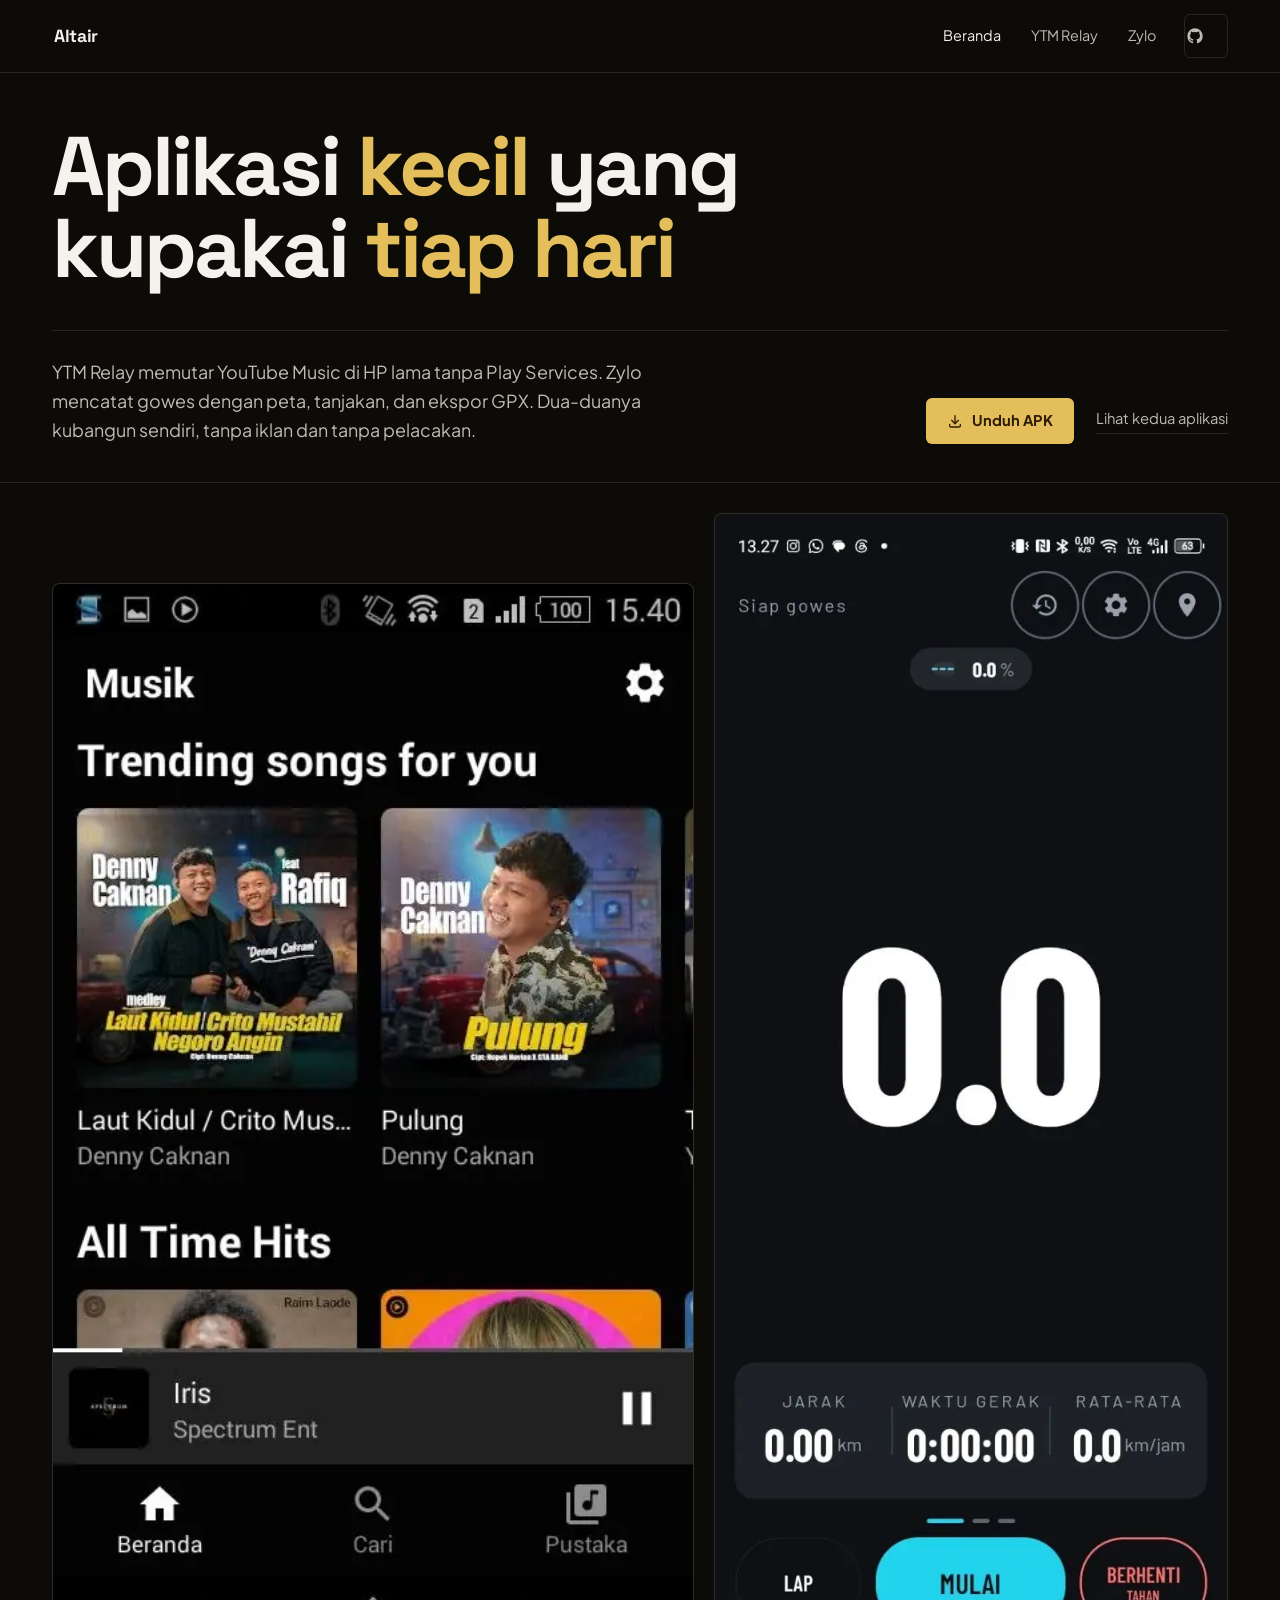
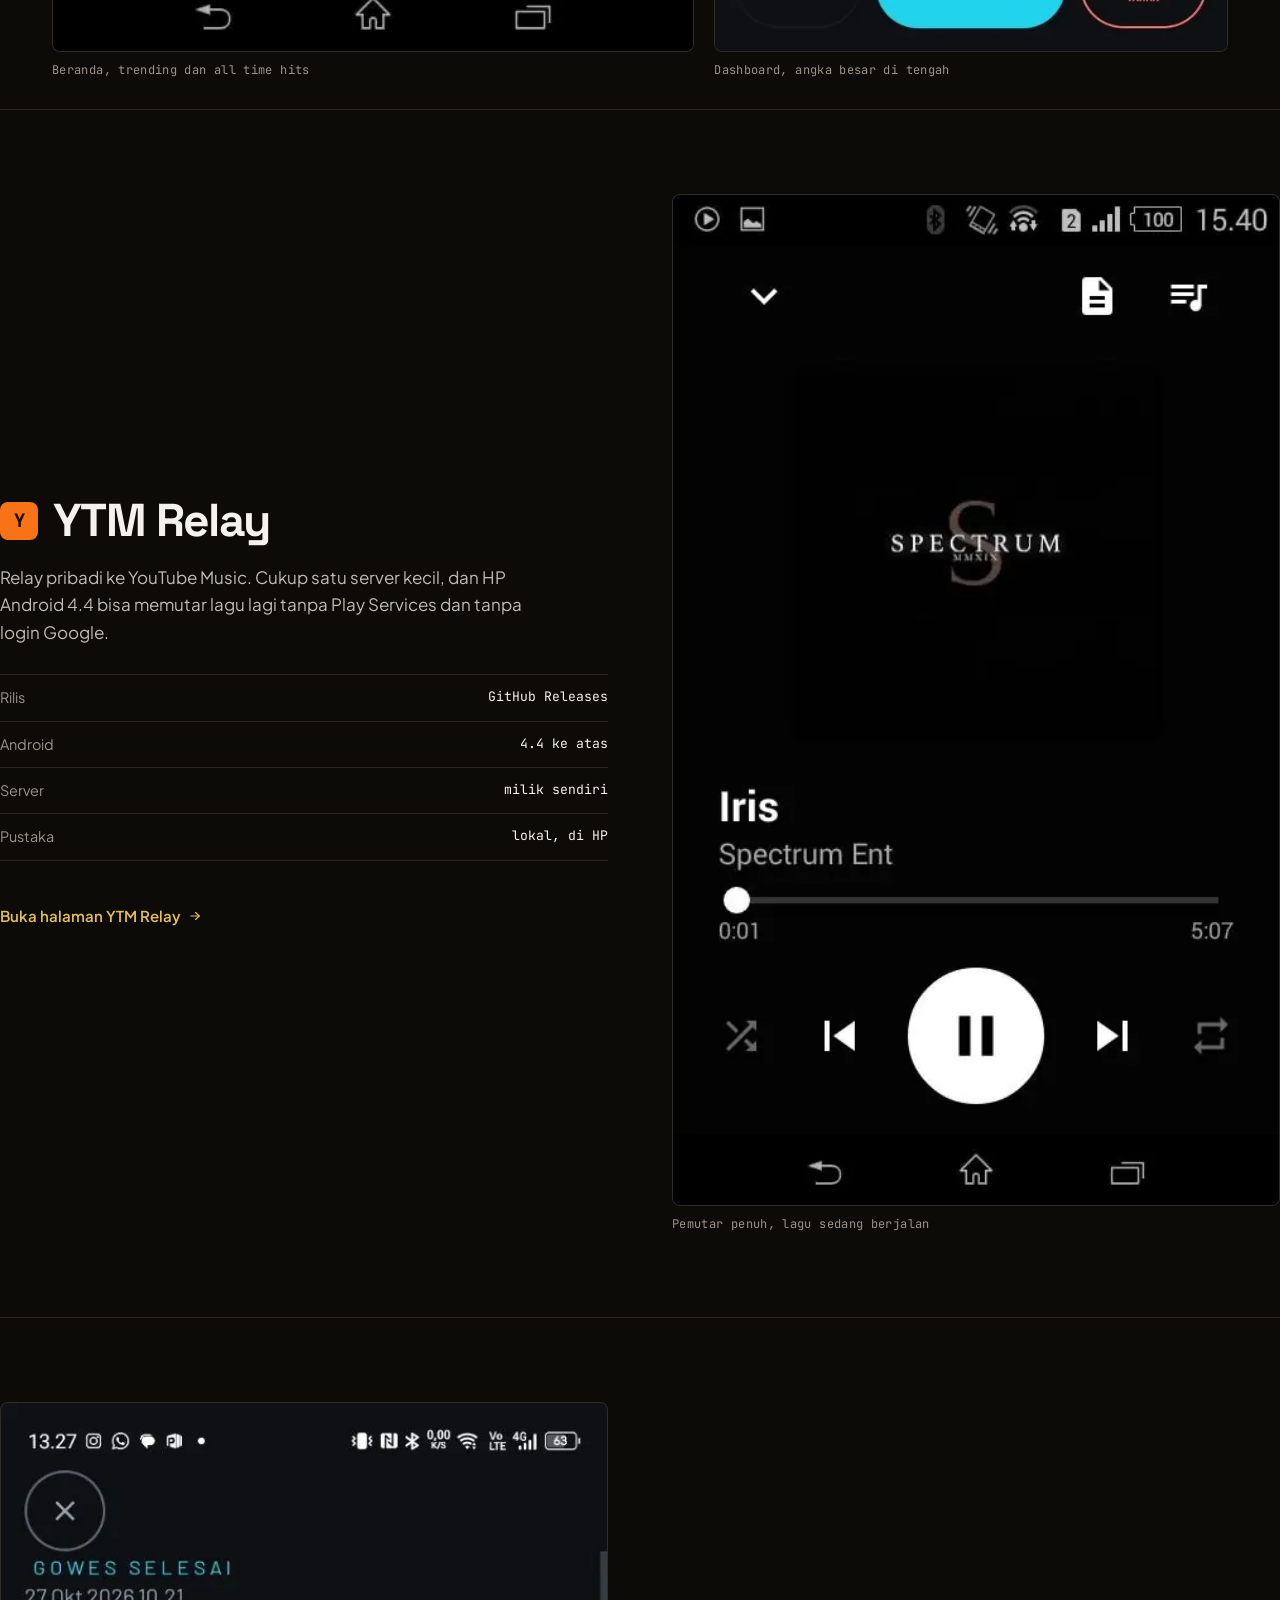
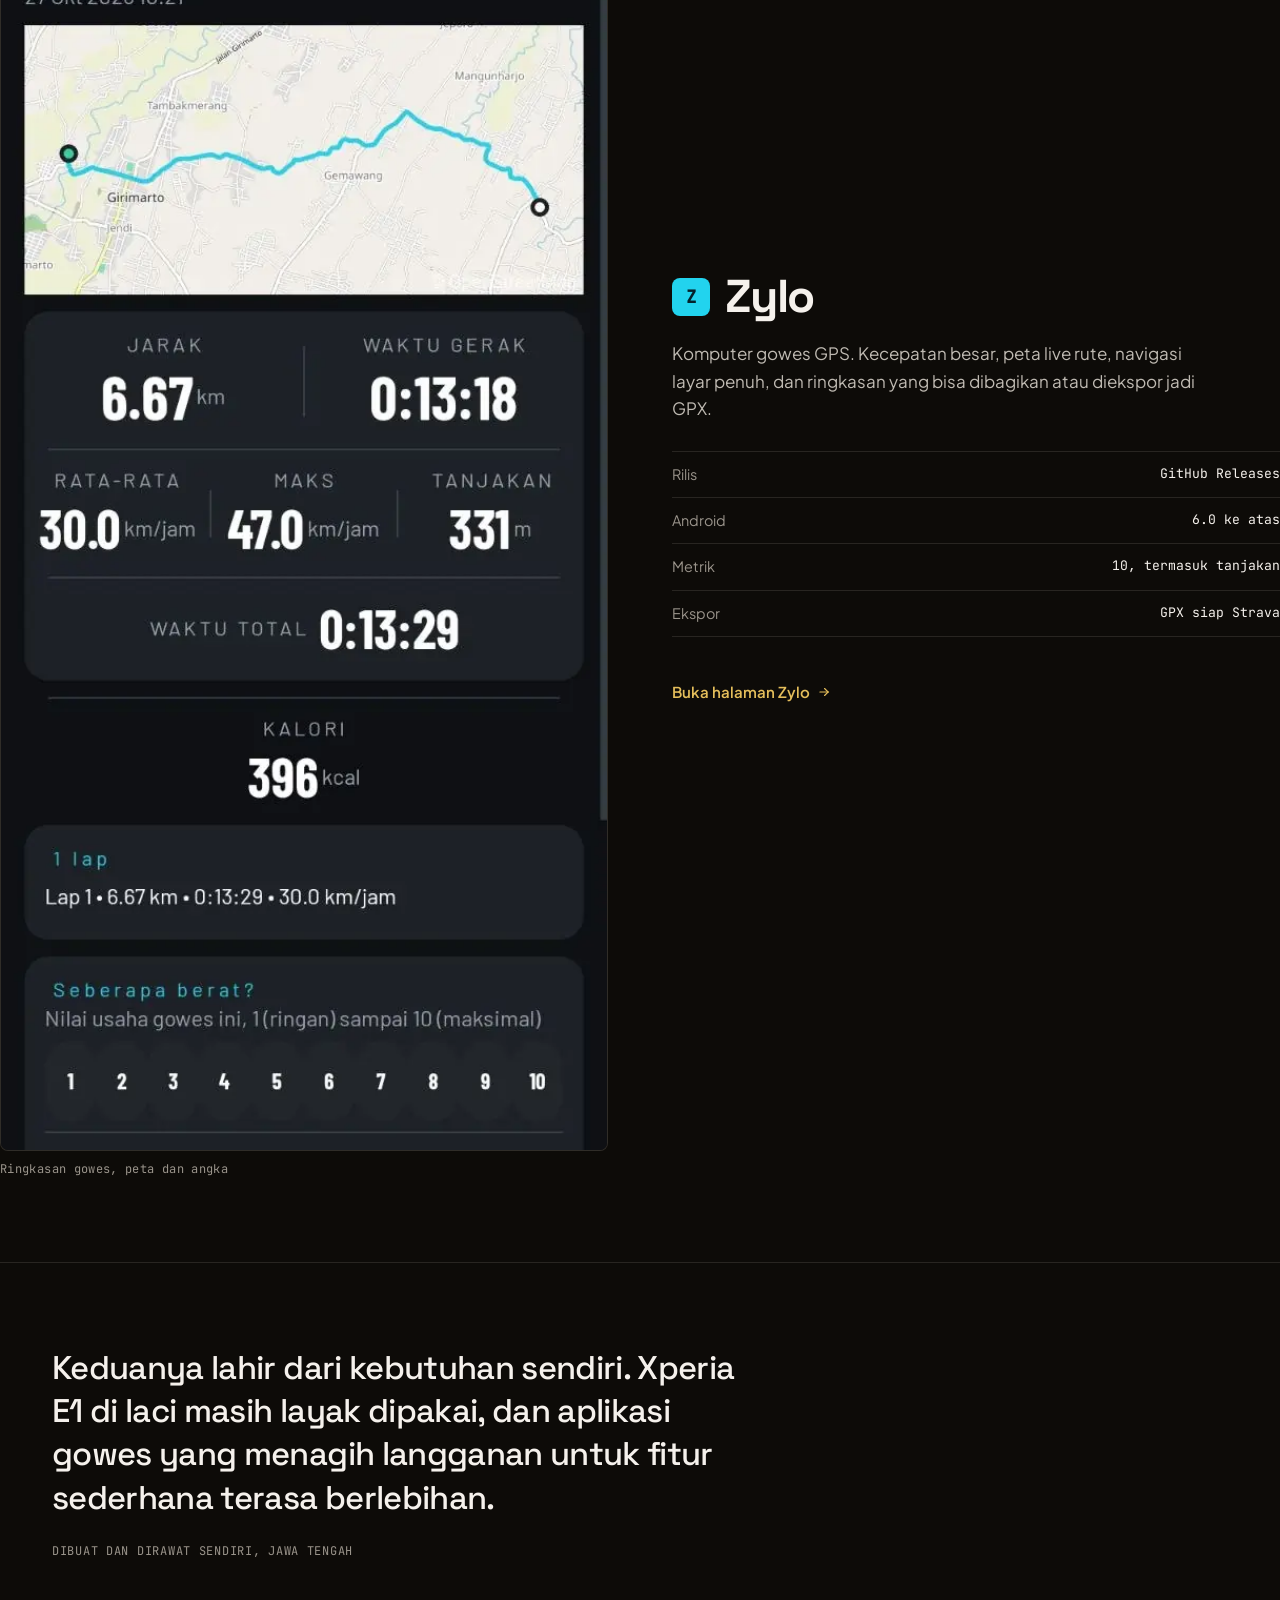
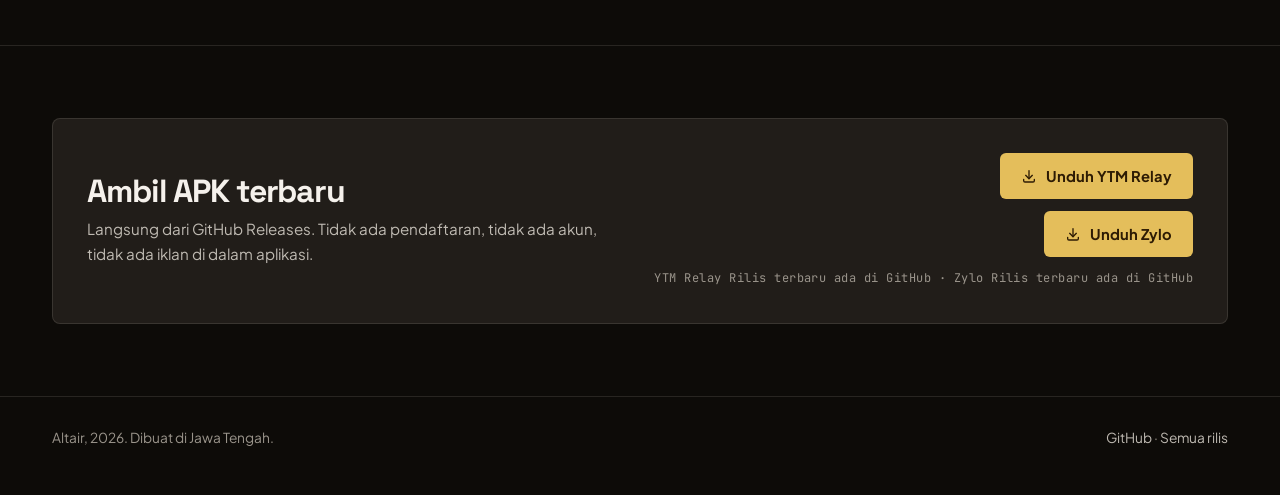
==== index.html @ 842608d4 "site: font jadi self-host, gambar WebP, skrip lebih ramping" ====
<!DOCTYPE html>
<html lang="id">
<head>
<meta charset="UTF-8">
<meta name="viewport" content="width=device-width, initial-scale=1">
<title>Altair - YTM Relay &amp; Zylo</title>
<meta name="description" content="Dua aplikasi buatan sendiri: YTM Relay memutar YouTube Music di HP lama, Zylo mencatat gowes dengan peta dan ekspor GPX. Tanpa iklan, tanpa pelacakan.">
<meta name="theme-color" content="#0D0B08">
<meta name="color-scheme" content="dark">
<link rel="icon" href="data:image/svg+xml,%3Csvg xmlns='http://www.w3.org/2000/svg' viewBox='0 0 32 32'%3E%3Crect width='32' height='32' rx='8' fill='%23E4BE5B'/%3E%3Ctext x='16' y='22' font-family='monospace' font-size='16' font-weight='700' text-anchor='middle' fill='%232D1B04'%3EA%3C/text%3E%3C/svg%3E">
<meta property="og:type" content="website">
<meta property="og:title" content="Altair - YTM Relay &amp; Zylo">
<meta property="og:description" content="Relay musik YouTube Music untuk HP lama, dan komputer gowes GPS. Dua-duanya buatan sendiri.">
<meta property="og:url" content="https://altairk.my.id/">
<meta property="og:site_name" content="Altair">
<meta property="og:locale" content="id_ID">
<meta property="og:image" content="https://altairk.my.id/assets/og.png">
<meta property="og:image:width" content="1200">
<meta property="og:image:height" content="630">
<meta property="og:image:alt" content="Altair: YTM Relay dan Zylo, dua aplikasi buatan sendiri">
<meta name="twitter:card" content="summary_large_image">
<meta name="twitter:title" content="Altair - YTM Relay &amp; Zylo">
<meta name="twitter:description" content="Relay musik YouTube Music untuk HP lama, dan komputer gowes GPS. Dua-duanya buatan sendiri.">
<meta name="twitter:image" content="https://altairk.my.id/assets/og.png">
<link rel="canonical" href="https://altairk.my.id/">
<link rel="preload" href="assets/fonts/SpaceGrotesk-var.woff2" as="font" type="font/woff2" crossorigin>
<link rel="preload" href="assets/fonts/PlusJakartaSans-var.woff2" as="font" type="font/woff2" crossorigin>
<link rel="stylesheet" href="style.css">
</head>
<body>
<a class="skip" href="#main">Lompat ke konten</a>

<header class="site">
  <div class="wrap nav">
    <a class="brand" href="index.html">Altair</a>
    <nav class="nav-links" aria-label="Utama">
      <a href="index.html" aria-current="page">Beranda</a>
      <a href="ytm-relay.html">YTM Relay</a>
      <a href="zylo.html">Zylo</a>
      <a class="nav-gh" href="https://github.com/AltairKaslana" aria-label="GitHub"><svg viewBox="0 0 24 24" fill="currentColor" aria-hidden="true"><path d="M12 .5A11.5 11.5 0 0 0 .5 12a11.5 11.5 0 0 0 7.86 10.92c.58.1.79-.25.79-.55v-2.1c-3.2.7-3.88-1.4-3.88-1.4-.53-1.34-1.29-1.7-1.29-1.7-1.05-.72.08-.7.08-.7 1.16.08 1.77 1.2 1.77 1.2 1.03 1.77 2.7 1.26 3.36.96.1-.75.4-1.26.73-1.55-2.55-.29-5.24-1.28-5.24-5.7 0-1.26.45-2.29 1.19-3.1-.12-.29-.52-1.46.11-3.05 0 0 .97-.31 3.18 1.18a11 11 0 0 1 5.8 0c2.2-1.49 3.17-1.18 3.17-1.18.63 1.59.23 2.76.12 3.05.74.81 1.18 1.84 1.18 3.1 0 4.43-2.69 5.4-5.25 5.69.41.36.78 1.05.78 2.12v3.14c0 .3.2.66.8.55A11.5 11.5 0 0 0 23.5 12A11.5 11.5 0 0 0 12 .5z"/></svg></a>
    </nav>
  </div>
</header>

<main id="main">
  <section class="hero">
    <div class="wrap">
      <h1>Aplikasi <em>kecil</em> yang kupakai <em>tiap hari</em></h1>
      <div class="hero-foot">
        <p class="lede">YTM Relay memutar YouTube Music di HP lama tanpa Play Services. Zylo mencatat gowes dengan peta, tanjakan, dan ekspor GPX. Dua-duanya kubangun sendiri, tanpa iklan dan tanpa pelacakan.</p>
        <div class="actions">
          <a class="btn btn-primary" href="#unduh">
            <svg viewBox="0 0 24 24" fill="none" stroke="currentColor" stroke-width="2" stroke-linecap="round" stroke-linejoin="round" aria-hidden="true"><path d="M4 17v2a2 2 0 0 0 2 2h12a2 2 0 0 0 2-2v-2"/><path d="M7 11l5 5 5-5"/><path d="M12 4v12"/></svg>
            Unduh APK
          </a>
          <a class="ghost-link" href="#aplikasi">Lihat kedua aplikasi</a>
        </div>
      </div>
    </div>
  </section>

  <div class="band">
    <div class="wrap shots">
      <figure>
        <div class="ph"><picture><source type="image/webp" srcset="assets/ytm-1.webp"><img src="assets/ytm-1.jpg" alt="Beranda YTM Relay, trending dan all time hits" width="480" height="800" fetchpriority="high" loading="eager" decoding="sync"></picture></div>
        <figcaption>Beranda, trending dan all time hits</figcaption>
      </figure>
      <figure>
        <div class="ph"><picture><source type="image/webp" srcset="assets/zylo-1.webp"><img src="assets/zylo-1.jpg" alt="Dashboard Zylo, angka kecepatan besar dan tombol mulai" width="576" height="1280" loading="lazy" decoding="async"></picture></div>
        <figcaption>Dashboard, angka besar di tengah</figcaption>
      </figure>
    </div>
  </div>

  <section class="app" id="aplikasi">
    <div class="txt">
      <h2><span class="mark ytm" aria-hidden="true">Y</span>YTM Relay</h2>
      <p class="desc">Relay pribadi ke YouTube Music. Cukup satu server kecil, dan HP Android 4.4 bisa memutar lagu lagi tanpa Play Services dan tanpa login Google.</p>
      <dl class="kv">
        <div><dt>Rilis</dt><dd>GitHub Releases</dd></div>
        <div><dt>Android</dt><dd>4.4 ke atas</dd></div>
        <div><dt>Server</dt><dd>milik sendiri</dd></div>
        <div><dt>Pustaka</dt><dd>lokal, di HP</dd></div>
      </dl>
      <a class="go" href="ytm-relay.html">Buka halaman YTM Relay <svg viewBox="0 0 24 24" fill="none" stroke="currentColor" stroke-width="2" stroke-linecap="round" stroke-linejoin="round" aria-hidden="true"><path d="M5 12h14"/><path d="M13 18l6-6"/><path d="M13 6l6 6"/></svg></a>
    </div>
    <figure class="fig">
      <div class="ph"><picture><source type="image/webp" srcset="assets/ytm-6.webp"><img src="assets/ytm-6.jpg" alt="Pemutar YTM Relay dengan kontrol lengkap" width="480" height="800" loading="lazy" decoding="async"></picture></div>
      <figcaption>Pemutar penuh, lagu sedang berjalan</figcaption>
    </figure>
  </section>

  <section class="app rev">
    <div class="txt">
      <h2><span class="mark zylo" aria-hidden="true">Z</span>Zylo</h2>
      <p class="desc">Komputer gowes GPS. Kecepatan besar, peta live rute, navigasi layar penuh, dan ringkasan yang bisa dibagikan atau diekspor jadi GPX.</p>
      <dl class="kv">
        <div><dt>Rilis</dt><dd>GitHub Releases</dd></div>
        <div><dt>Android</dt><dd>6.0 ke atas</dd></div>
        <div><dt>Metrik</dt><dd>10, termasuk tanjakan</dd></div>
        <div><dt>Ekspor</dt><dd>GPX siap Strava</dd></div>
      </dl>
      <a class="go" href="zylo.html">Buka halaman Zylo <svg viewBox="0 0 24 24" fill="none" stroke="currentColor" stroke-width="2" stroke-linecap="round" stroke-linejoin="round" aria-hidden="true"><path d="M5 12h14"/><path d="M13 18l6-6"/><path d="M13 6l6 6"/></svg></a>
    </div>
    <figure class="fig">
      <div class="ph"><picture><source type="image/webp" srcset="assets/zylo-3.webp"><img src="assets/zylo-3.jpg" alt="Ringkasan gowes Zylo, peta rute, jarak, tanjakan dan kalori" width="576" height="1280" loading="lazy" decoding="async"></picture></div>
      <figcaption>Ringkasan gowes, peta dan angka</figcaption>
    </figure>
  </section>

  <section class="quote">
    <div class="wrap">
      <p>Keduanya lahir dari kebutuhan sendiri. Xperia E1 di laci masih layak dipakai, dan aplikasi gowes yang menagih langganan untuk fitur sederhana terasa berlebihan.</p>
      <div class="by mono">Dibuat dan dirawat sendiri, Jawa Tengah</div>
    </div>
  </section>

  <section class="dl" id="unduh">
    <div class="wrap">
      <div class="dl-in">
        <div>
          <h2>Ambil APK terbaru</h2>
          <p>Langsung dari GitHub Releases. Tidak ada pendaftaran, tidak ada akun, tidak ada iklan di dalam aplikasi.</p>
        </div>
        <div class="dl-actions">
          <a class="btn btn-primary" data-repo="ytm-relay" href="https://github.com/AltairKaslana/ytm-relay/releases">
            <svg viewBox="0 0 24 24" fill="none" stroke="currentColor" stroke-width="2" stroke-linecap="round" stroke-linejoin="round" aria-hidden="true"><path d="M4 17v2a2 2 0 0 0 2 2h12a2 2 0 0 0 2-2v-2"/><path d="M7 11l5 5 5-5"/><path d="M12 4v12"/></svg>
            Unduh YTM Relay
          </a>
          <a class="btn btn-primary" data-repo="cyclocomp" href="https://github.com/AltairKaslana/cyclocomp/releases">
            <svg viewBox="0 0 24 24" fill="none" stroke="currentColor" stroke-width="2" stroke-linecap="round" stroke-linejoin="round" aria-hidden="true"><path d="M4 17v2a2 2 0 0 0 2 2h12a2 2 0 0 0 2-2v-2"/><path d="M7 11l5 5 5-5"/><path d="M12 4v12"/></svg>
            Unduh Zylo
          </a>
          <span class="ver">YTM Relay <span data-ver="ytm-relay">memeriksa</span> · Zylo <span data-ver="cyclocomp">memeriksa</span></span>
        </div>
      </div>
    </div>
  </section>
</main>

<footer class="site">
  <div class="wrap foot">
    <span>Altair, 2026. Dibuat di Jawa Tengah.</span>
    <span><a href="https://github.com/AltairKaslana">GitHub</a> · <a href="https://github.com/AltairKaslana">Semua rilis</a></span>
  </div>
</footer>

<script src="main.js" defer></script>
</body>
</html>
---- style.css ----
/* altairk.my.id - direction "studio": type-led, product-first.
   Palette: warm studio (near-black charcoal with a warm cast, brass accent).
   Why not cyan on blue-black: that pairing is the default family of generated
   pages, and an electric cyan at full chroma vibrates at the edges of text on a
   dark field. Warm neutrals also sit next to the product's own photographs the
   way a gallery wall sits behind a print, instead of cooling them down.
   The site accent is brass; the two app identities (Zylo cyan, YTM Relay
   orange) appear only where the app itself is shown, so they read as brands
   rather than as a second site accent.
   Type: Space Grotesk (display), Plus Jakarta Sans (body), JetBrains Mono (data).

   Fonts are self-hosted latin subsets, not the Google Fonts CDN: the CDN
   stylesheet was render-blocking and added a second origin handshake before
   any text could paint, which is most of the first paint cost on a page whose
   above-fold content is text. */

/* Berkas variabel latin dari Google Fonts, satu berkas per keluarga. */
@font-face{font-family:"Space Grotesk";src:url("assets/fonts/SpaceGrotesk-var.woff2") format("woff2");font-weight:500 700;font-style:normal;font-display:swap}
@font-face{font-family:"Plus Jakarta Sans";src:url("assets/fonts/PlusJakartaSans-var.woff2") format("woff2");font-weight:400 700;font-style:normal;font-display:swap}
@font-face{font-family:"JetBrains Mono";src:url("assets/fonts/JetBrainsMono-var.woff2") format("woff2");font-weight:400 500;font-style:normal;font-display:swap}

:root{
  --bg:#0D0B08;
  --panel:#171410;
  --panel-2:#211D19;
  --panel-3:#2B2722;
  --line:rgba(255,247,238,.11);
  --line-2:rgba(255,247,238,.19);
  --text:#F5F1EC;
  --text-2:#BFBAB2;
  --text-3:#9A948B;
  --accent:#E4BE5B;
  --accent-strong:#F0D17D;
  --accent-soft:#2C2213;
  --accent-ink:#2D1B04;
  --app-zylo:#22D3EE;
  --app-zylo-ink:#04222B;
  --app-ytm:#F97316;
  --app-ytm-ink:#241000;
  --font-d:"Space Grotesk",system-ui,-apple-system,sans-serif;
  --font-b:"Plus Jakarta Sans",system-ui,-apple-system,"Segoe UI",Roboto,sans-serif;
  --font-m:"JetBrains Mono",ui-monospace,SFMono-Regular,monospace;
  --wrap:1240px;
  --r-btn:6px;
  --r-panel:8px;
  --ease:cubic-bezier(.2,.7,.3,1);
}

*,*::before,*::after{box-sizing:border-box}
html{-webkit-text-size-adjust:100%;scroll-behavior:smooth}
body{margin:0;background:var(--bg);color:var(--text);font-family:var(--font-b);font-size:17px;line-height:1.62;-webkit-font-smoothing:antialiased;text-rendering:optimizeLegibility}
img{display:block;max-width:100%}
a{color:inherit;text-decoration:none;cursor:pointer}
h1,h2,h3{font-family:var(--font-d);margin:0;letter-spacing:-.035em;line-height:.99;font-weight:700}
p{margin:0}
ul{margin:0;padding:0;list-style:none}
::selection{background:var(--accent);color:var(--accent-ink)}
:focus-visible{outline:2px solid var(--accent);outline-offset:3px;border-radius:3px}

.skip{position:absolute;left:-9999px;top:0;z-index:60;background:var(--accent);color:var(--accent-ink);font-weight:700;font-size:.9rem;padding:12px 18px;border-radius:0 0 var(--r-btn) var(--r-btn)}
.skip:focus{left:12px}

.wrap{max-width:var(--wrap);margin:0 auto;padding:0 32px}
.mono{font-family:var(--font-m);font-size:.75rem;letter-spacing:.06em;text-transform:uppercase;color:var(--text-3)}

header.site{padding:14px 0;border-bottom:1px solid var(--line)}
.nav{display:flex;align-items:center;justify-content:space-between;gap:16px}
.brand{display:inline-flex;align-items:center;min-height:44px;padding:0 2px;font-family:var(--font-d);font-weight:700;font-size:1.1rem;letter-spacing:-.02em}
.nav-links{display:flex;gap:26px;align-items:center;font-size:.9rem;color:var(--text-2)}
.nav-links a{display:inline-flex;align-items:center;min-height:44px;padding:0 2px;transition:color .18s var(--ease)}
.nav-links a:hover{color:var(--text)}
.nav-links a[aria-current="page"]{color:var(--text)}
.nav-gh{display:grid;place-items:center;width:44px;height:44px;border:1px solid var(--line);border-radius:var(--r-btn);color:var(--text-2);transition:color .18s var(--ease),border-color .18s var(--ease)}
.nav-gh:hover{border-color:var(--line-2);color:var(--text)}
.nav-gh svg{width:16px;height:16px}

.hero{padding:52px 0 0}
.hero h1{font-size:clamp(2.5rem,7vw,5.2rem);max-width:16ch}
.hero h1 em{font-style:normal;color:var(--accent)}
.hero-foot{display:grid;grid-template-columns:1fr .85fr;gap:48px;align-items:end;margin-top:40px;padding:26px 0 38px;border-top:1px solid var(--line)}
.lede{font-size:1.12rem;color:var(--text-2);max-width:52ch}
.actions{display:flex;gap:22px;align-items:center;justify-content:flex-end;flex-wrap:wrap}
.btn{display:inline-flex;align-items:center;gap:9px;font-weight:700;font-size:.92rem;line-height:1;padding:14px 20px;border-radius:var(--r-btn);border:1px solid transparent;transition:background .18s var(--ease),border-color .18s var(--ease),color .18s var(--ease),transform .12s var(--ease)}
.btn:active{transform:translateY(1px)}
.btn-primary{background:var(--accent);color:var(--accent-ink)}
.btn-primary:hover{background:var(--accent-strong);color:var(--accent-ink)}
.btn-ghost{border-color:var(--line-2);color:var(--text)}
.btn-ghost:hover{border-color:var(--accent);color:var(--accent)}
.btn svg{width:16px;height:16px;flex:none}
.ghost-link{font-size:.92rem;color:var(--text-2);border-bottom:1px solid var(--line);padding-bottom:2px;transition:color .18s var(--ease),border-color .18s var(--ease)}
.ghost-link:hover{color:var(--accent);border-color:var(--accent)}

.band{border-top:1px solid var(--line);border-bottom:1px solid var(--line);padding:30px 0}
.shots{display:grid;grid-template-columns:1.25fr 1fr;gap:20px;align-items:end}
.shots.trio{grid-template-columns:repeat(3,1fr);align-items:start}
.shots.quad{grid-template-columns:repeat(4,1fr);align-items:start}
figure{margin:0}
.ph{border:1px solid var(--line);border-radius:var(--r-panel);overflow:hidden;background:var(--panel);transition:border-color .2s var(--ease)}
a.ph:hover{border-color:var(--line-2)}
.ph img{width:100%;height:auto}
figcaption{font-family:var(--font-m);font-size:.75rem;color:var(--text-3);padding-top:9px;letter-spacing:.03em;line-height:1.5}

.app{padding:84px 0;display:grid;grid-template-columns:1fr 1fr;gap:64px;align-items:center}
.app+.app{border-top:1px solid var(--line)}
.app.rev .txt{order:2}
.app.rev .fig{order:1}
.app h2{display:flex;align-items:center;gap:15px;font-size:clamp(1.9rem,3.6vw,3rem);margin-top:0}
.app .desc{margin-top:20px;color:var(--text-2);max-width:44ch}
.kv{margin-top:28px;border-top:1px solid var(--line)}
.kv div{display:flex;justify-content:space-between;gap:16px;padding:11px 0;border-bottom:1px solid var(--line);font-size:.9rem}
.kv dt{color:var(--text-3)}
.kv dd{margin:0;font-family:var(--font-m);font-size:.82rem;color:var(--text)}
.app .go{display:inline-flex;align-items:center;gap:7px;margin-top:26px;font-weight:600;font-size:.94rem;color:var(--accent)}
.app .go svg{width:14px;height:14px;transition:transform .18s var(--ease)}
.app .go:hover svg{transform:translateX(3px)}

/* App identity marks. These are the only place the two product colours appear on
   the site, so each product name is tied to its own brand instead of the site
   accent. The mark holds the initial, never the name, so it adds identity
   without repeating the heading. Measured on --bg / --panel and on the app
   panels: cyan 10.87 / 10.09, orange 7.00 / 6.50; ink on the mark 9.16 / 6.52. */
.mark{display:grid;place-items:center;width:38px;height:38px;border-radius:8px;font-family:var(--font-m);font-size:1.1rem;font-weight:700;flex:none}
.mark.zylo{background:var(--app-zylo);color:var(--app-zylo-ink)}
.mark.ytm{background:var(--app-ytm);color:var(--app-ytm-ink)}
.mark.lg{width:48px;height:48px;border-radius:10px;font-size:1.3rem}

.quote{padding:84px 0;border-top:1px solid var(--line)}
.quote p{font-family:var(--font-d);font-size:clamp(1.35rem,2.7vw,2.05rem);letter-spacing:-.02em;line-height:1.32;max-width:34ch}
.quote .by{margin-top:22px}

.dl{padding:72px 0;border-top:1px solid var(--line)}
.dl-in{display:grid;grid-template-columns:1fr auto;gap:40px;align-items:center;border:1px solid var(--line);border-radius:var(--r-panel);background:var(--panel-2);padding:34px}
.dl h2{font-size:clamp(1.5rem,2.6vw,2rem)}
.dl p{margin-top:10px;color:var(--text-2);font-size:.95rem;max-width:48ch}
.dl-actions{display:flex;flex-direction:column;gap:12px;align-items:flex-end}
.dl-actions .ver{font-family:var(--font-m);font-size:.75rem;color:var(--text-3);letter-spacing:.04em}

.facts-strip{display:flex;flex-wrap:wrap;border-top:1px solid var(--line);border-bottom:1px solid var(--line)}
.facts-strip div{padding:18px 26px 18px 0;margin-right:26px;border-right:1px solid var(--line)}
.facts-strip div:last-child{border-right:0;margin-right:0;padding-right:0}
.facts-strip .k{display:block;font-family:var(--font-m);font-size:.75rem;letter-spacing:.08em;text-transform:uppercase;color:var(--text-3)}
.facts-strip .v{display:block;font-family:var(--font-m);font-size:.95rem;margin-top:4px}

.steps{padding:72px 0;border-top:1px solid var(--line)}
.steps h2{font-size:clamp(1.6rem,3vw,2.2rem);max-width:20ch}
.step-list{margin-top:36px}
.step{display:grid;grid-template-columns:52px 1fr;gap:22px;padding:22px 0;border-top:1px solid var(--line)}
.step:last-child{border-bottom:1px solid var(--line)}
.step .n{font-family:var(--font-m);font-size:.75rem;color:var(--text-3);letter-spacing:.08em;padding-top:5px}
.step h3{font-size:1.02rem;font-family:var(--font-b);font-weight:700;letter-spacing:0;line-height:1.4}
.step p{margin-top:6px;color:var(--text-2);font-size:.94rem;max-width:62ch}

.list{padding:72px 0;border-top:1px solid var(--line)}
.list h2{font-size:clamp(1.6rem,3vw,2.2rem)}
.list-grid{margin-top:34px;display:grid;grid-template-columns:repeat(2,1fr);gap:0 48px}
.list-grid li{padding:14px 0;border-top:1px solid var(--line);display:flex;justify-content:space-between;gap:16px;font-size:.95rem}
.list-grid li span:last-child{font-family:var(--font-m);font-size:.76rem;color:var(--text-3);white-space:nowrap}

.why{padding:72px 0;border-top:1px solid var(--line)}
.why-grid{display:grid;grid-template-columns:1fr 1fr;gap:48px;align-items:start}
.why h2{font-size:clamp(1.5rem,2.8vw,2rem);max-width:18ch}
.why p{color:var(--text-2);font-size:1rem;max-width:52ch}
.why p+p{margin-top:16px}

footer.site{border-top:1px solid var(--line);padding:30px 0 46px}
.foot{display:flex;justify-content:space-between;gap:18px;flex-wrap:wrap;font-size:.86rem;color:var(--text-3)}
.foot a{color:var(--text-2)}
.foot a:hover{color:var(--accent)}

.e404{padding:120px 0 130px}
.e404 h1{font-size:clamp(2.2rem,5vw,3.6rem);max-width:18ch}
.e404 p{margin-top:20px;color:var(--text-2);max-width:46ch}
.e404 .actions{justify-content:flex-start;margin-top:30px}

/* Urutan media query menurun: yang paling sempit terakhir, supaya cascade-nya
   jelas dan tidak perlu saling menimpa. */
@media (max-width:1000px){
  .shots.quad{grid-template-columns:repeat(2,1fr)}
  .list-grid{grid-template-columns:1fr;gap:0}
}
@media (max-width:900px){
  .hero-foot{grid-template-columns:1fr;gap:24px}
  .actions{justify-content:flex-start}
  .shots{grid-template-columns:1fr}
  .shots.trio{grid-template-columns:1fr 1fr;gap:16px}
  .app{grid-template-columns:1fr;gap:32px;padding:56px 0}
  .app.rev .txt,.app.rev .fig{order:0}
  .why-grid{grid-template-columns:1fr;gap:24px}
  .dl-in{grid-template-columns:1fr;gap:22px;padding:24px}
  .dl-actions{align-items:flex-start}
}
/* Strip fakta di HP jadi daftar label-nilai satu kolom: lima item dalam grid dua
   kolom menyisakan satu sel kosong di ujung dan garis pemisah wrap-nya
   menggantung. Baris penuh lebih rapi dan sejalan dengan .kv di halaman ini. */
@media (max-width:700px){
  .facts-strip .wrap{display:grid;grid-template-columns:1fr}
  .facts-strip .wrap > div{display:flex;justify-content:space-between;align-items:baseline;gap:16px;margin-right:0;border-right:0;padding:12px 0;border-bottom:1px solid var(--line)}
  .facts-strip .wrap > div:last-child{border-bottom:0}
  .facts-strip .v{margin-top:0}
}
/* Galeri beranda jadi 2 kolom di HP: dua gambar penuh bertumpuk memakan hampir
   dua layar gulir, sedangkan versi besarnya ada di halaman masing-masing app.
   Tinggi kedua tile disamakan supaya rasio 3:5 dan 9:20 tidak menyisakan lubang,
   dan kotak tile-nya dibuat polos (tanpa bingkai) supaya sisa tinggi itu tidak
   terlihat sebagai ruang kosong di dalam bingkai. */
@media (max-width:640px){
  .band{padding:24px 0}
  .band .shots:not(.trio){grid-template-columns:1fr 1fr;gap:14px;align-items:stretch}
  .band .shots:not(.trio) figure{display:flex;flex-direction:column}
  .band .shots:not(.trio) .ph{flex:1;display:grid;align-content:center;border:0;background:transparent;border-radius:0}
  .band .shots:not(.trio) figcaption{padding-top:8px}
}
@media (max-width:560px){
  .wrap{padding:0 20px}
  body{font-size:16px}
  .nav-links{gap:18px;font-size:.84rem}
  .hero{padding-top:34px}
  .step{grid-template-columns:38px 1fr;gap:14px}
}
@media (prefers-reduced-motion:reduce){
  *{animation:none!important;transition:none!important}
  html{scroll-behavior:auto}
}
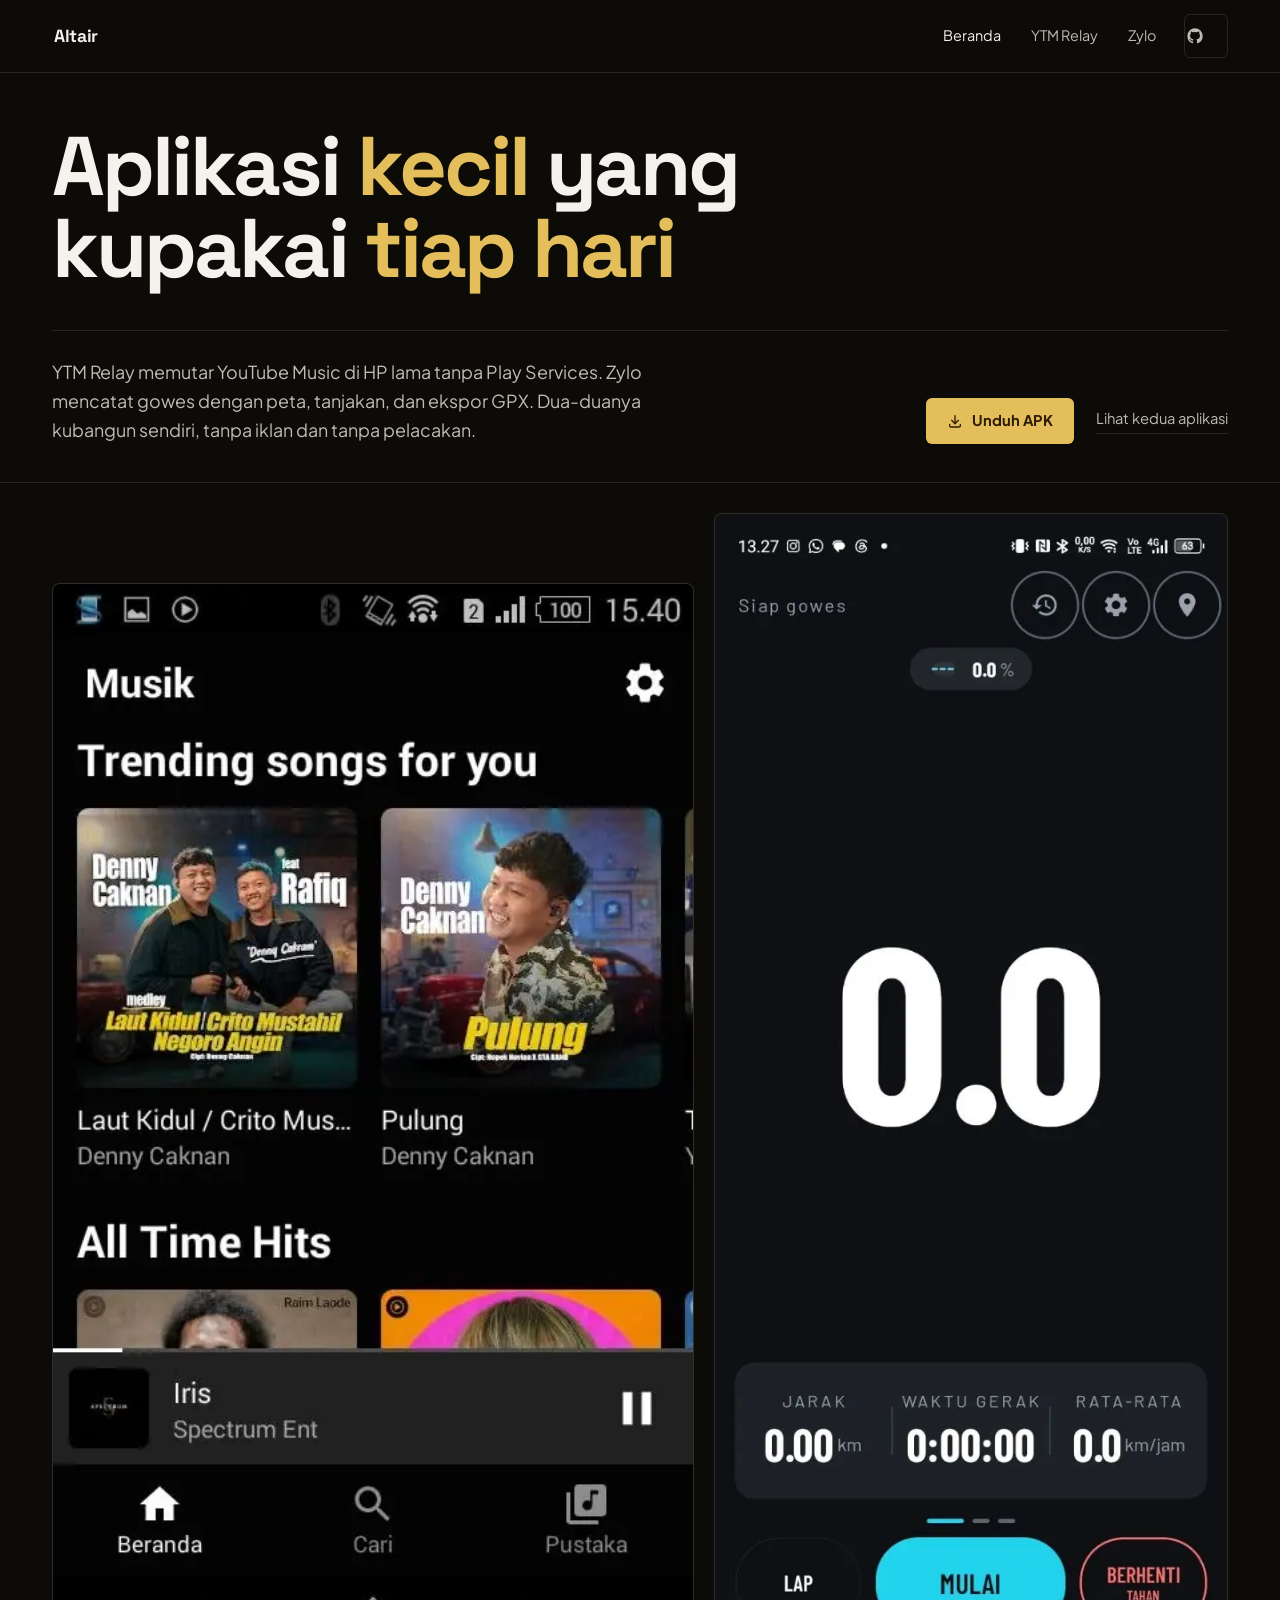
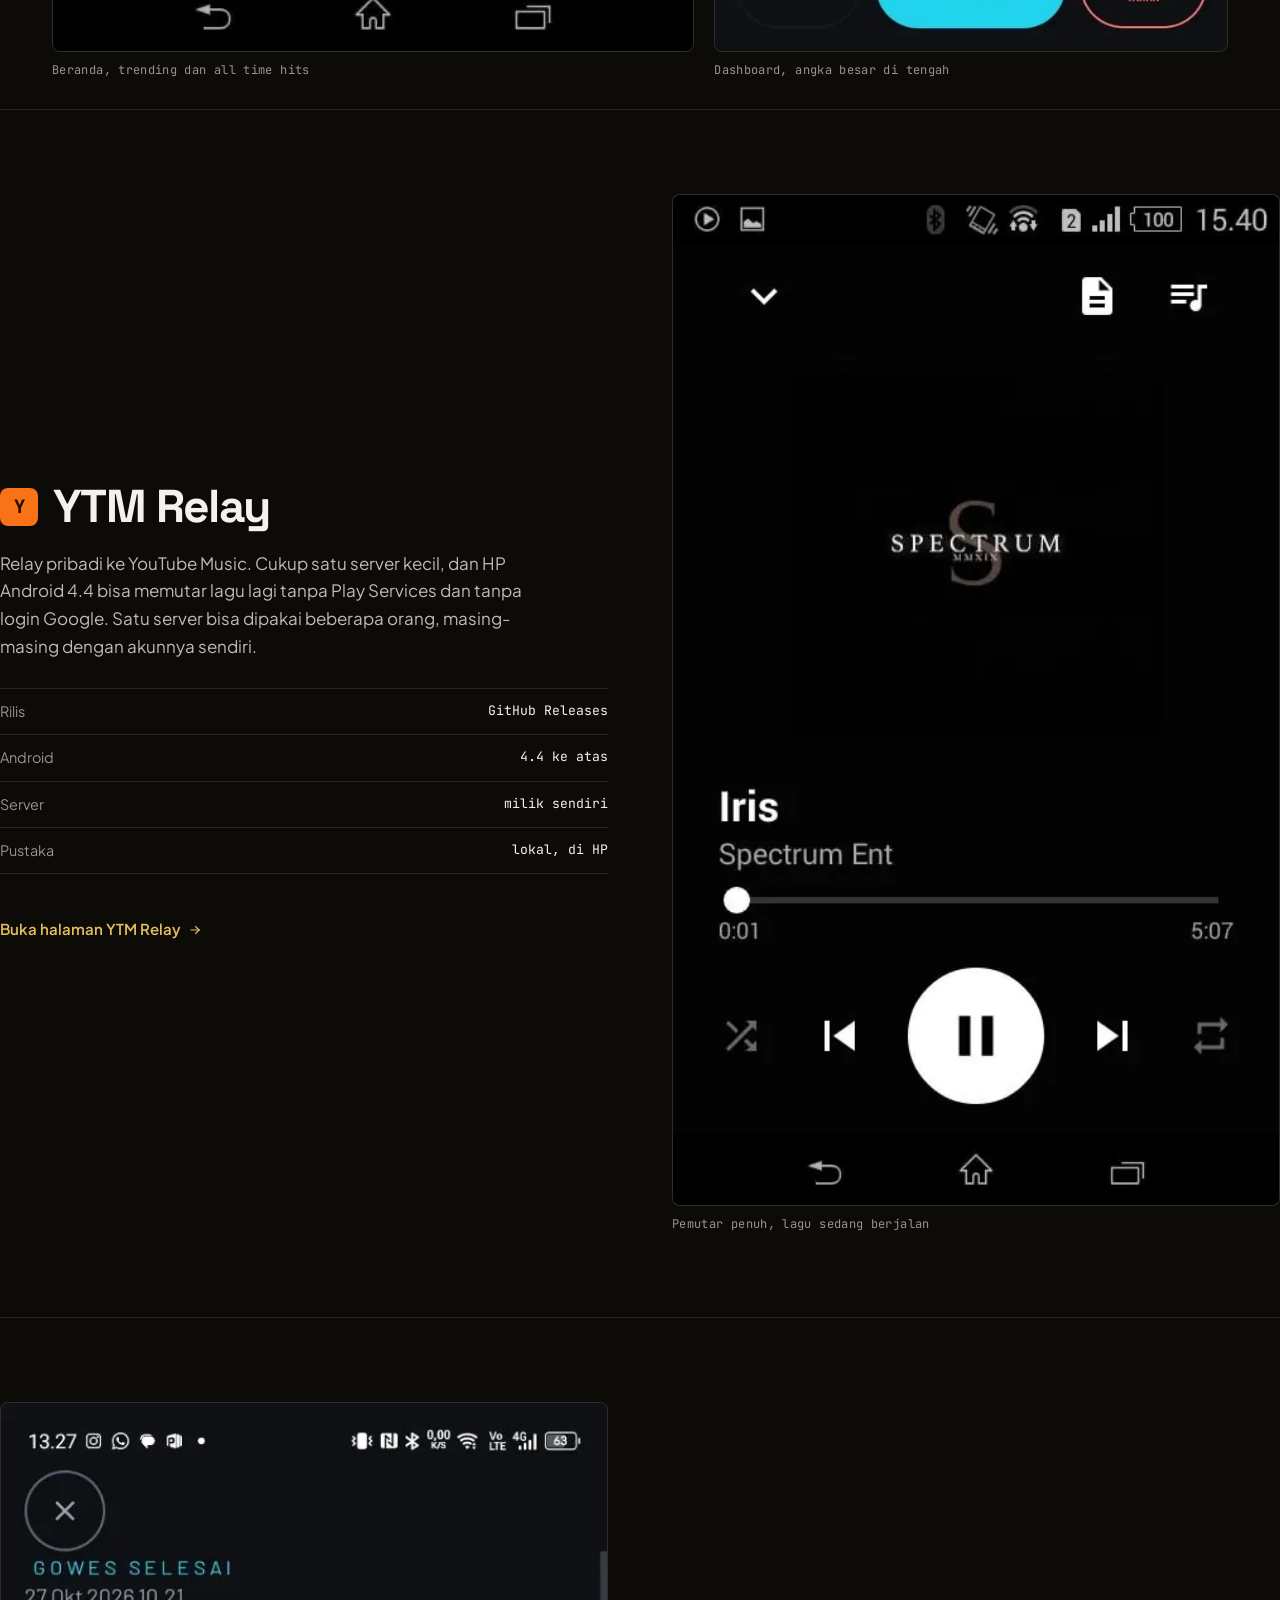
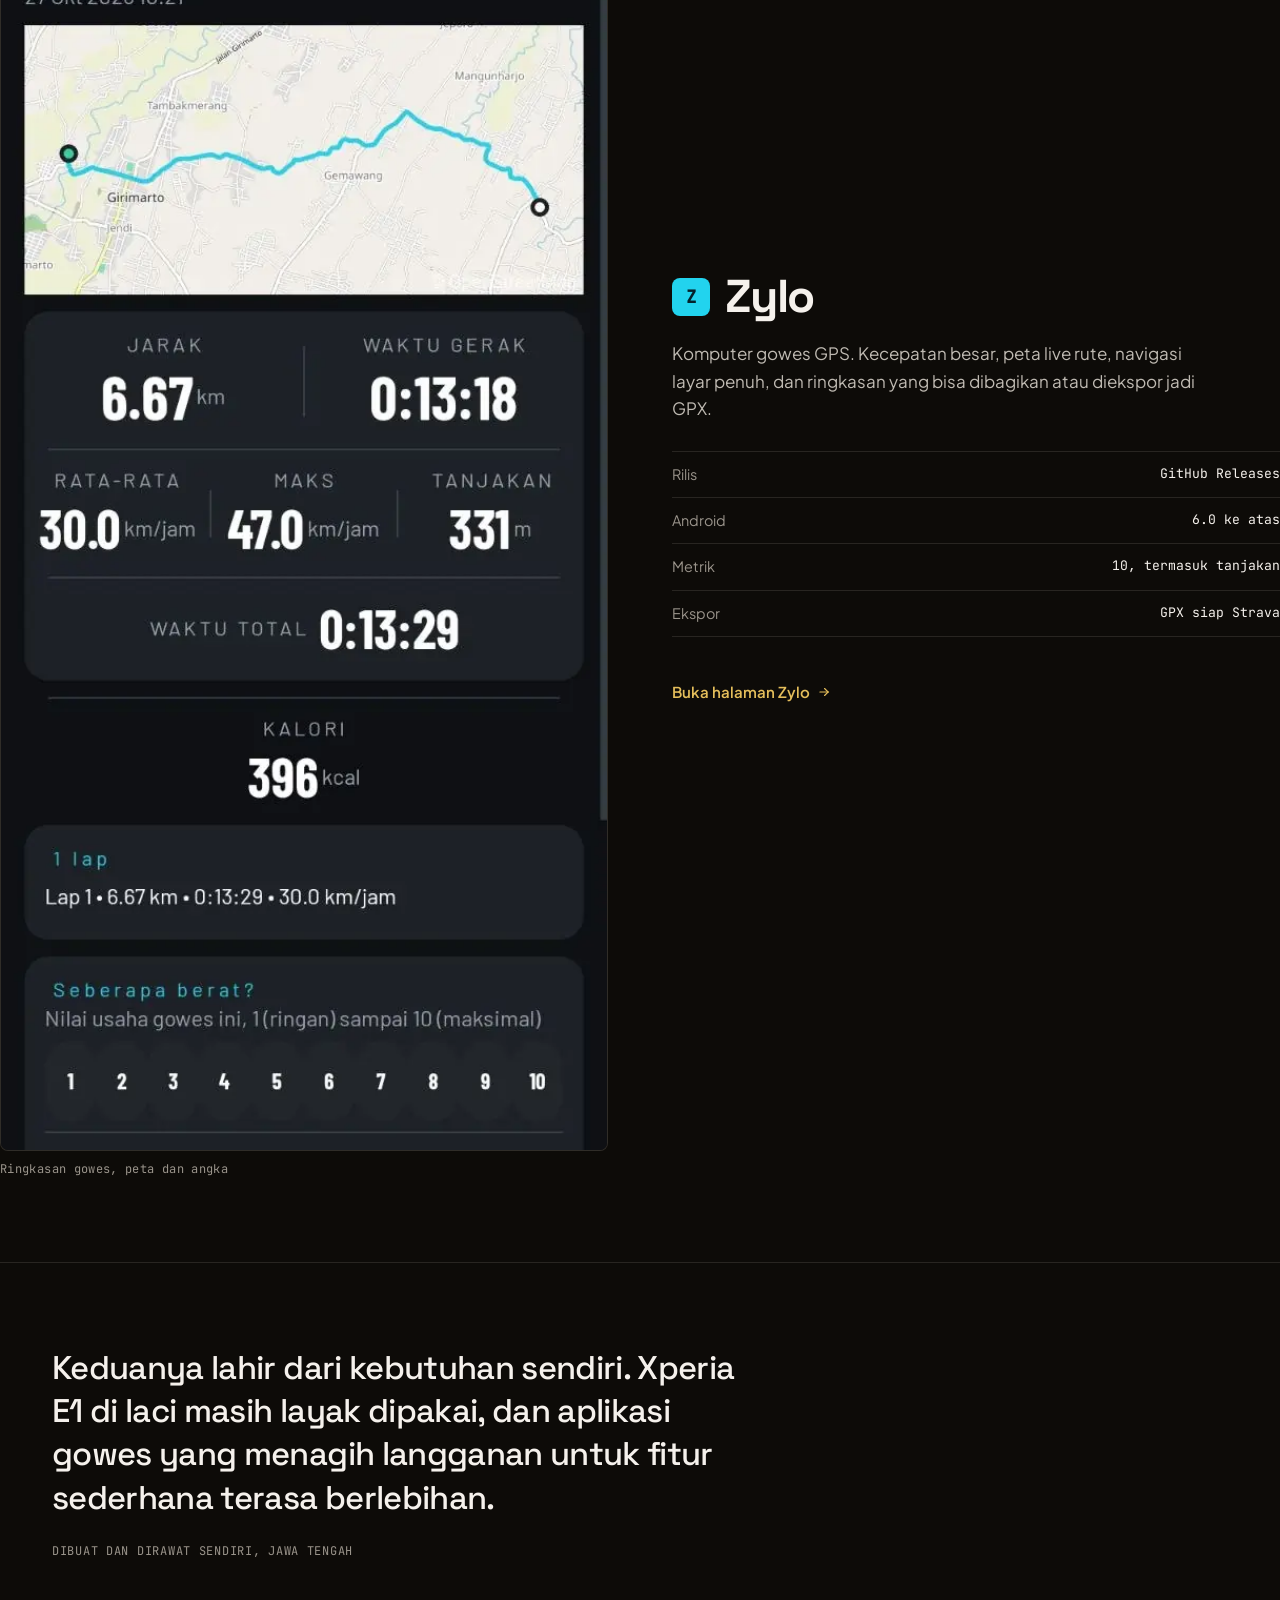
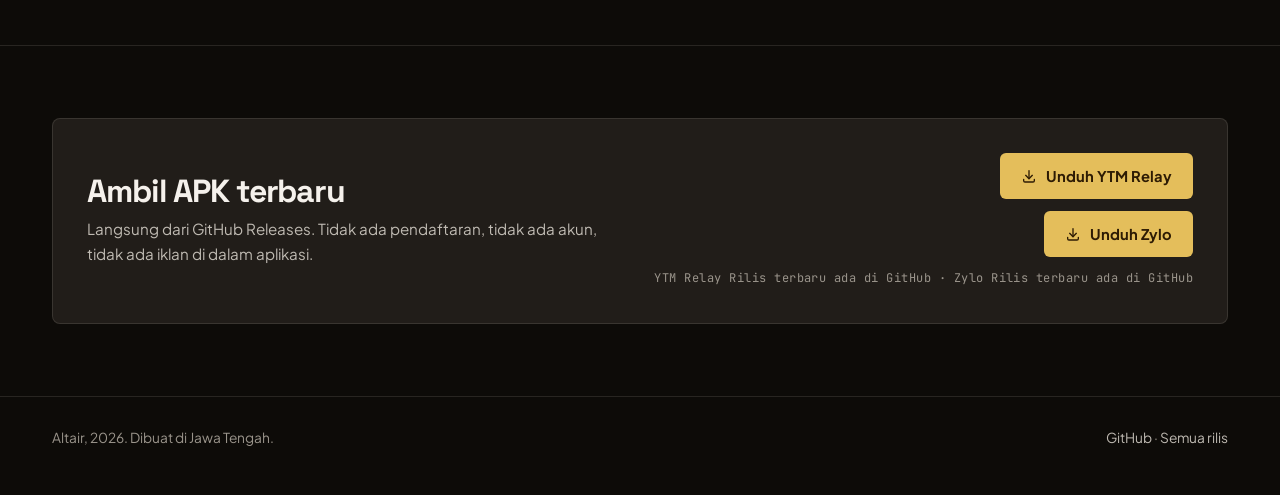
==== commit f556c702: "site: YTM Relay bisa dipakai beberapa orang - kode undangan, Google per akun, alamat server tidak la" ====
--- a/index.html
+++ b/index.html
@@ -75,7 +75,7 @@
   <section class="app" id="aplikasi">
     <div class="txt">
       <h2><span class="mark ytm" aria-hidden="true">Y</span>YTM Relay</h2>
-      <p class="desc">Relay pribadi ke YouTube Music. Cukup satu server kecil, dan HP Android 4.4 bisa memutar lagu lagi tanpa Play Services dan tanpa login Google.</p>
+      <p class="desc">Relay pribadi ke YouTube Music. Cukup satu server kecil, dan HP Android 4.4 bisa memutar lagu lagi tanpa Play Services dan tanpa login Google. Satu server bisa dipakai beberapa orang, masing-masing dengan akunnya sendiri.</p>
       <dl class="kv">
         <div><dt>Rilis</dt><dd>GitHub Releases</dd></div>
         <div><dt>Android</dt><dd>4.4 ke atas</dd></div>
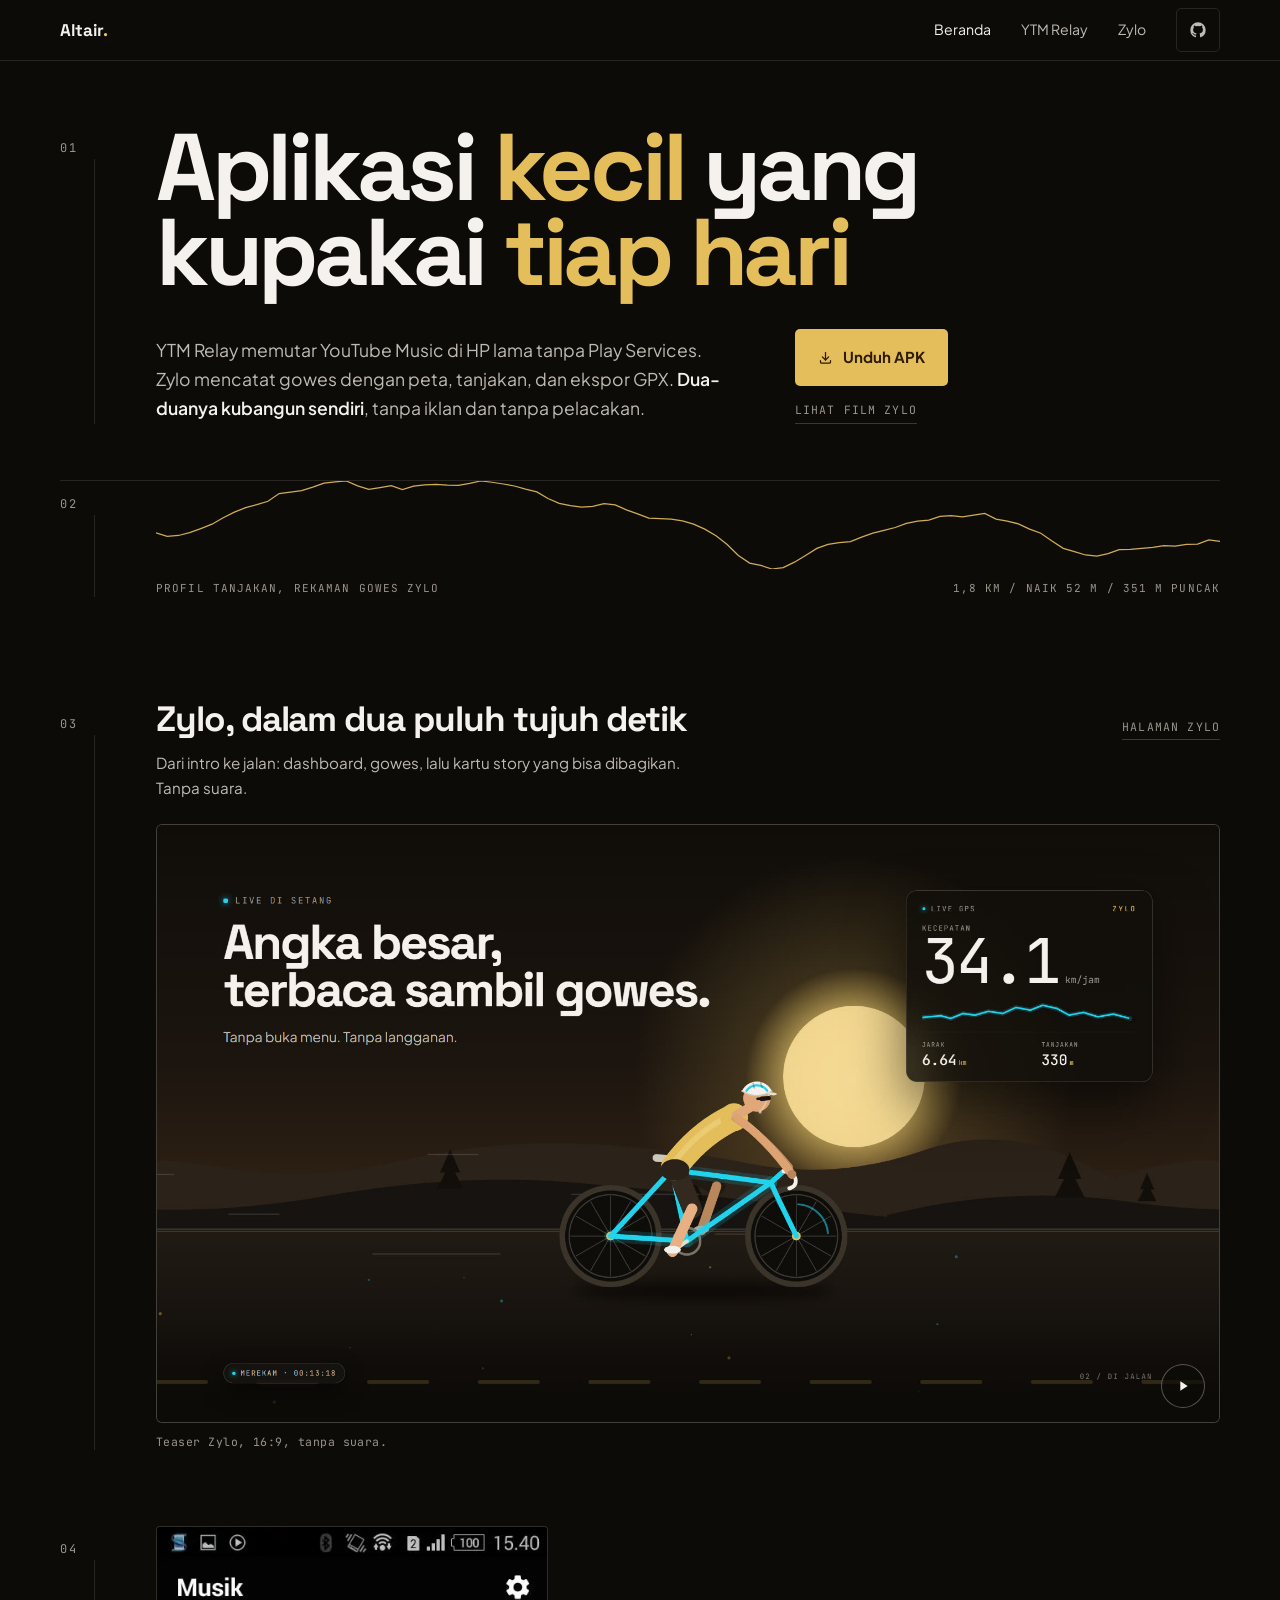
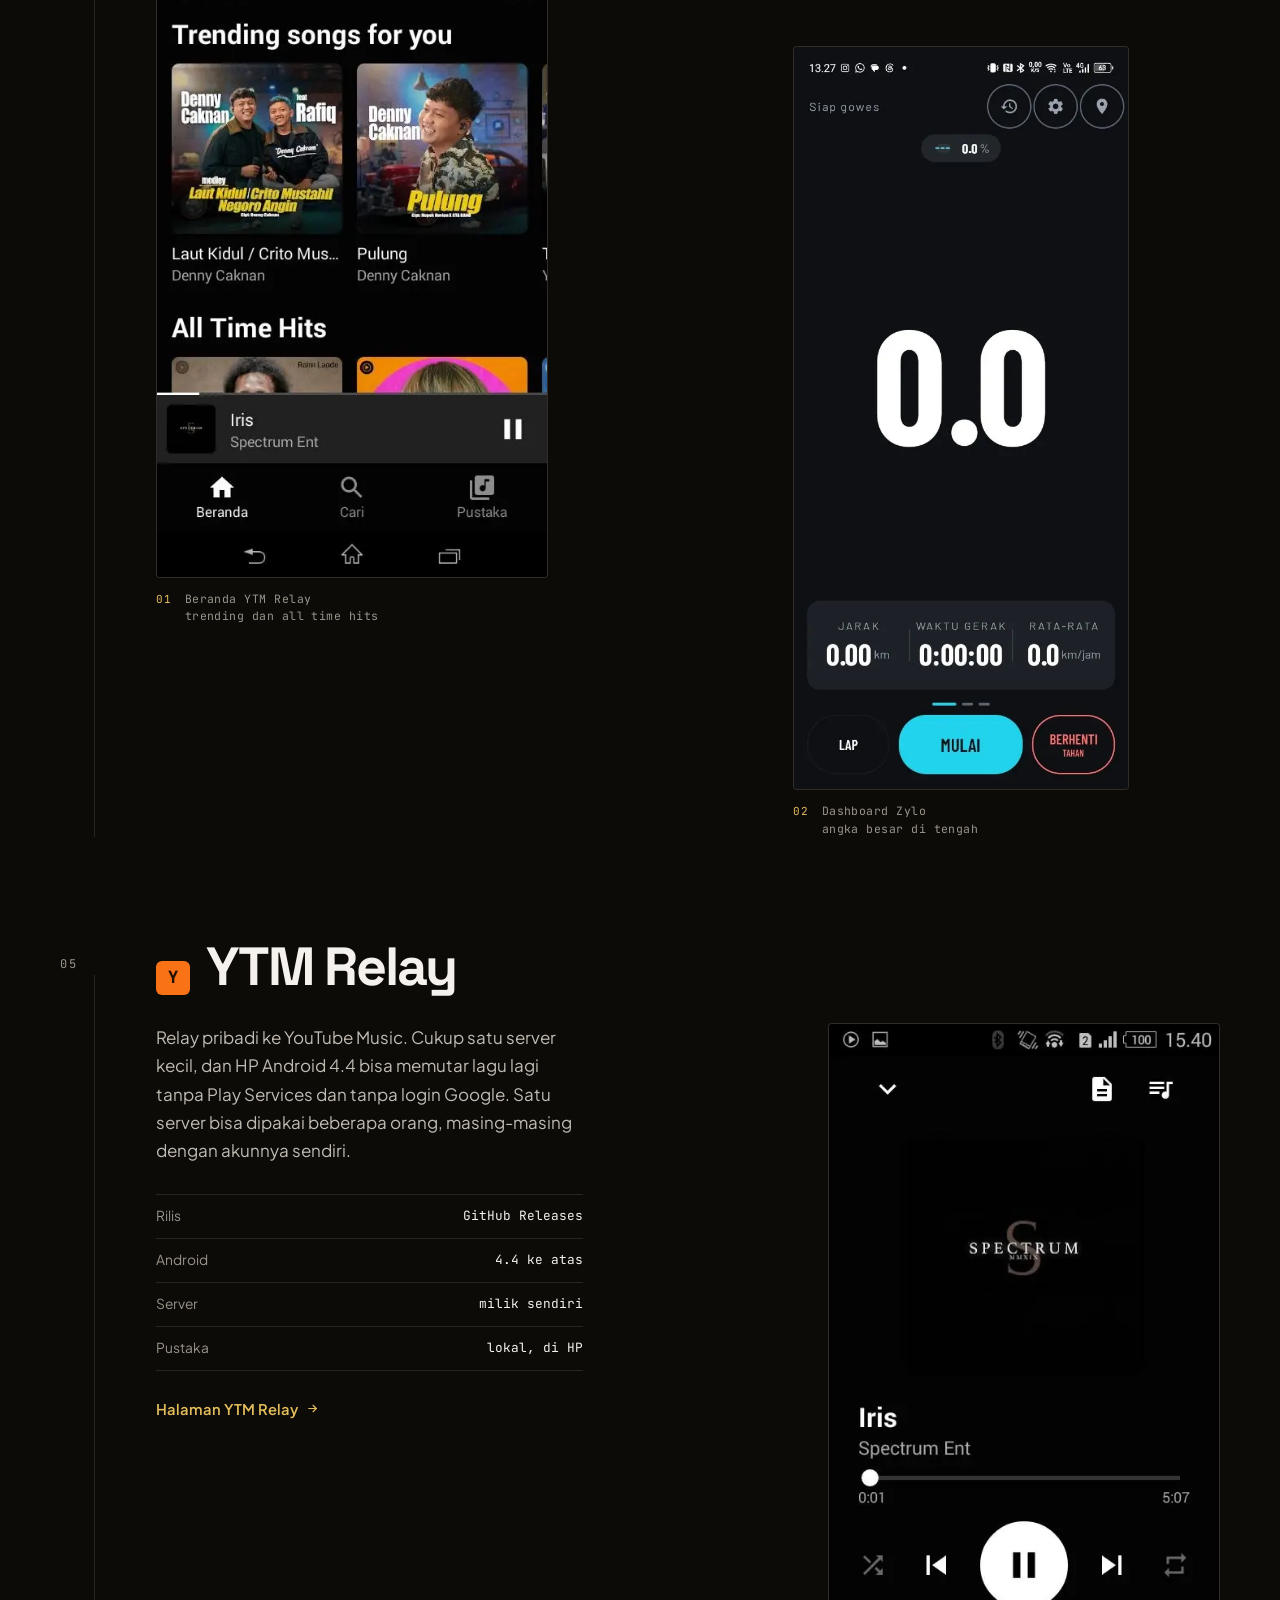
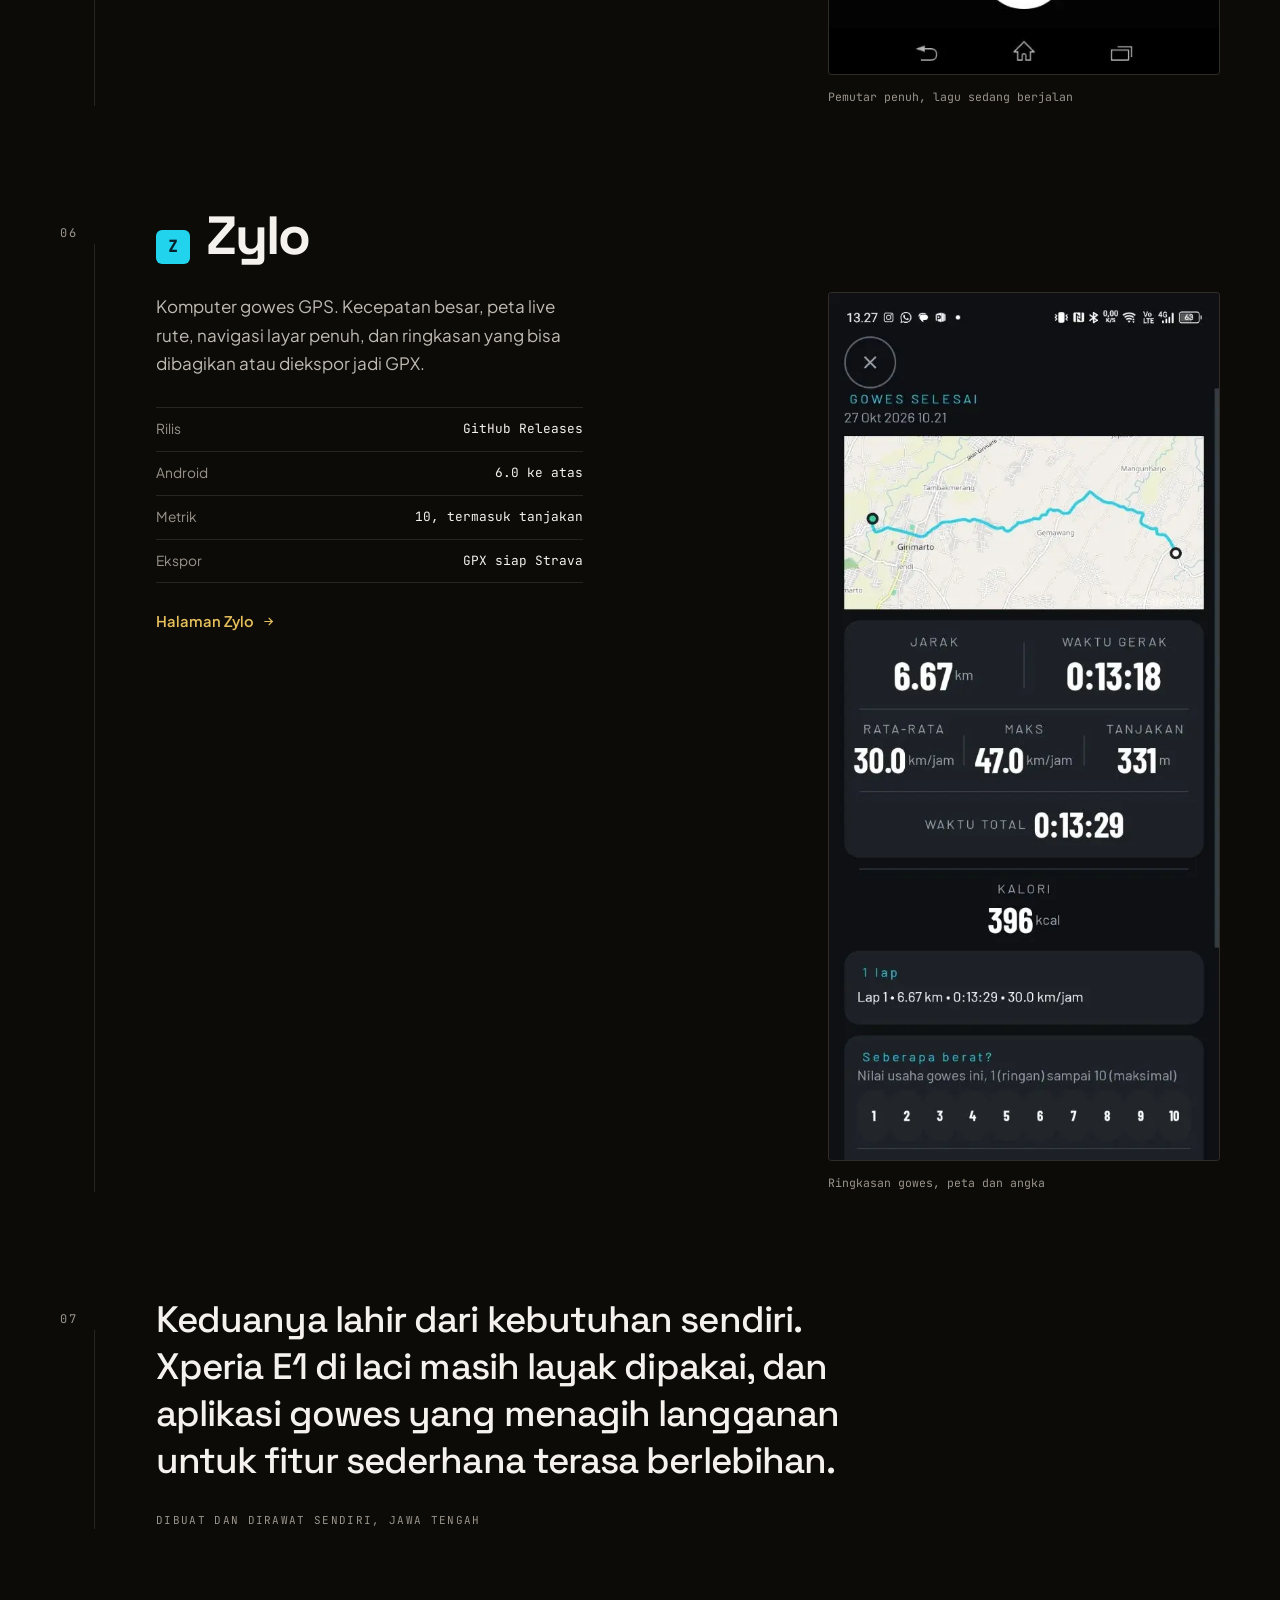
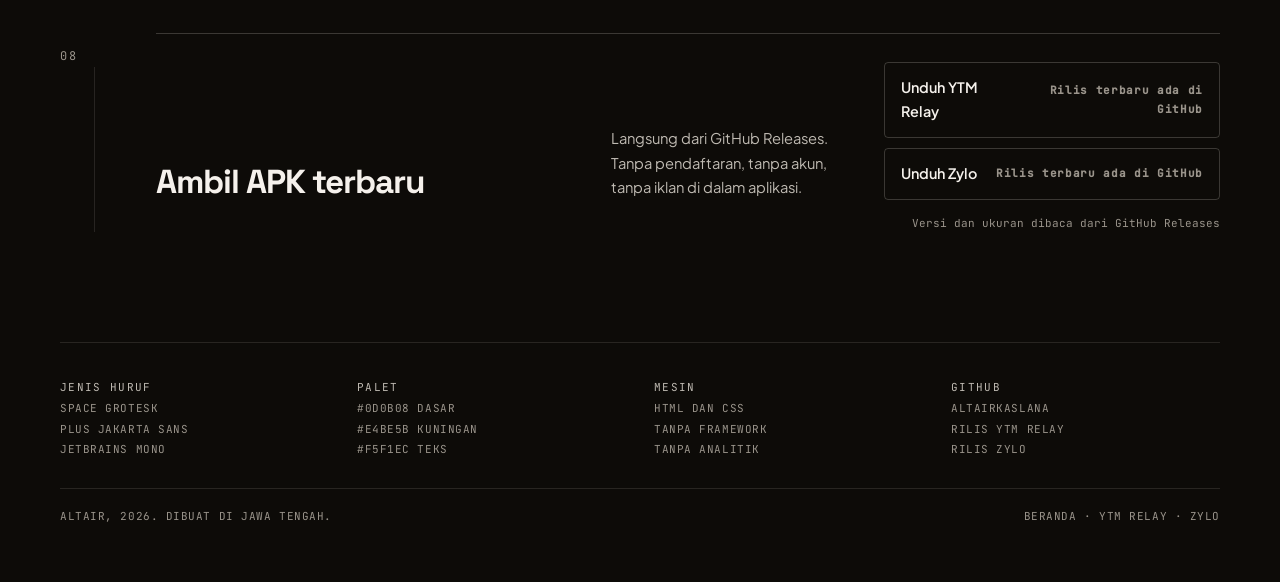
==== commit b0c4fcea: "site: beranda baru bergaya studio, teaser Zylo di beranda dan halaman Zylo Beranda memakai rail bern" ====
--- a/index.html
+++ b/index.html
@@ -25,14 +25,15 @@
 <link rel="canonical" href="https://altairk.my.id/">
 <link rel="preload" href="assets/fonts/SpaceGrotesk-var.woff2" as="font" type="font/woff2" crossorigin>
 <link rel="preload" href="assets/fonts/PlusJakartaSans-var.woff2" as="font" type="font/woff2" crossorigin>
-<link rel="stylesheet" href="style.css">
+<link rel="stylesheet" href="home.css">
+<link rel="stylesheet" href="teaser.css">
 </head>
 <body>
 <a class="skip" href="#main">Lompat ke konten</a>
 
 <header class="site">
-  <div class="wrap nav">
-    <a class="brand" href="index.html">Altair</a>
+  <div class="shell nav">
+    <a class="brand" href="index.html">Altair<i>.</i></a>
     <nav class="nav-links" aria-label="Utama">
       <a href="index.html" aria-current="page">Beranda</a>
       <a href="ytm-relay.html">YTM Relay</a>
@@ -42,109 +43,152 @@
   </div>
 </header>
 
-<main id="main">
-  <section class="hero">
-    <div class="wrap">
+<main id="main" class="shell">
+  <section class="hero row">
+    <div class="rail"><span class="n" aria-hidden="true">01</span></div>
+    <div>
       <h1>Aplikasi <em>kecil</em> yang kupakai <em>tiap hari</em></h1>
-      <div class="hero-foot">
-        <p class="lede">YTM Relay memutar YouTube Music di HP lama tanpa Play Services. Zylo mencatat gowes dengan peta, tanjakan, dan ekspor GPX. Dua-duanya kubangun sendiri, tanpa iklan dan tanpa pelacakan.</p>
-        <div class="actions">
-          <a class="btn btn-primary" href="#unduh">
-            <svg viewBox="0 0 24 24" fill="none" stroke="currentColor" stroke-width="2" stroke-linecap="round" stroke-linejoin="round" aria-hidden="true"><path d="M4 17v2a2 2 0 0 0 2 2h12a2 2 0 0 0 2-2v-2"/><path d="M7 11l5 5 5-5"/><path d="M12 4v12"/></svg>
-            Unduh APK
-          </a>
-          <a class="ghost-link" href="#aplikasi">Lihat kedua aplikasi</a>
+      <div class="sub">
+        <p class="lede">YTM Relay memutar YouTube Music di HP lama tanpa Play Services. Zylo mencatat gowes dengan peta, tanjakan, dan ekspor GPX. <b>Dua-duanya kubangun sendiri</b>, tanpa iklan dan tanpa pelacakan.</p>
+        <div class="acts">
+          <a class="btn" href="#unduh"><svg viewBox="0 0 24 24" fill="none" stroke="currentColor" stroke-width="2" stroke-linecap="round" stroke-linejoin="round" aria-hidden="true"><path d="M4 17v2a2 2 0 0 0 2 2h12a2 2 0 0 0 2-2v-2"/><path d="M7 11l5 5 5-5"/><path d="M12 4v12"/></svg>Unduh APK</a>
+          <a class="link-mono" href="#film">Lihat film Zylo</a>
         </div>
       </div>
     </div>
   </section>
 
-  <div class="band">
-    <div class="wrap shots">
-      <figure>
-        <div class="ph"><picture><source type="image/webp" srcset="assets/ytm-1.webp"><img src="assets/ytm-1.jpg" alt="Beranda YTM Relay, trending dan all time hits" width="480" height="800" fetchpriority="high" loading="eager" decoding="sync"></picture></div>
-        <figcaption>Beranda, trending dan all time hits</figcaption>
-      </figure>
-      <figure>
-        <div class="ph"><picture><source type="image/webp" srcset="assets/zylo-1.webp"><img src="assets/zylo-1.jpg" alt="Dashboard Zylo, angka kecepatan besar dan tombol mulai" width="576" height="1280" loading="lazy" decoding="async"></picture></div>
-        <figcaption>Dashboard, angka besar di tengah</figcaption>
-      </figure>
-    </div>
-  </div>
-
-  <section class="app" id="aplikasi">
-    <div class="txt">
-      <h2><span class="mark ytm" aria-hidden="true">Y</span>YTM Relay</h2>
-      <p class="desc">Relay pribadi ke YouTube Music. Cukup satu server kecil, dan HP Android 4.4 bisa memutar lagu lagi tanpa Play Services dan tanpa login Google. Satu server bisa dipakai beberapa orang, masing-masing dengan akunnya sendiri.</p>
-      <dl class="kv">
-        <div><dt>Rilis</dt><dd>GitHub Releases</dd></div>
-        <div><dt>Android</dt><dd>4.4 ke atas</dd></div>
-        <div><dt>Server</dt><dd>milik sendiri</dd></div>
-        <div><dt>Pustaka</dt><dd>lokal, di HP</dd></div>
-      </dl>
-      <a class="go" href="ytm-relay.html">Buka halaman YTM Relay <svg viewBox="0 0 24 24" fill="none" stroke="currentColor" stroke-width="2" stroke-linecap="round" stroke-linejoin="round" aria-hidden="true"><path d="M5 12h14"/><path d="M13 18l6-6"/><path d="M13 6l6 6"/></svg></a>
-    </div>
-    <figure class="fig">
-      <div class="ph"><picture><source type="image/webp" srcset="assets/ytm-6.webp"><img src="assets/ytm-6.jpg" alt="Pemutar YTM Relay dengan kontrol lengkap" width="480" height="800" loading="lazy" decoding="async"></picture></div>
-      <figcaption>Pemutar penuh, lagu sedang berjalan</figcaption>
-    </figure>
-  </section>
-
-  <section class="app rev">
-    <div class="txt">
-      <h2><span class="mark zylo" aria-hidden="true">Z</span>Zylo</h2>
-      <p class="desc">Komputer gowes GPS. Kecepatan besar, peta live rute, navigasi layar penuh, dan ringkasan yang bisa dibagikan atau diekspor jadi GPX.</p>
-      <dl class="kv">
-        <div><dt>Rilis</dt><dd>GitHub Releases</dd></div>
-        <div><dt>Android</dt><dd>6.0 ke atas</dd></div>
-        <div><dt>Metrik</dt><dd>10, termasuk tanjakan</dd></div>
-        <div><dt>Ekspor</dt><dd>GPX siap Strava</dd></div>
-      </dl>
-      <a class="go" href="zylo.html">Buka halaman Zylo <svg viewBox="0 0 24 24" fill="none" stroke="currentColor" stroke-width="2" stroke-linecap="round" stroke-linejoin="round" aria-hidden="true"><path d="M5 12h14"/><path d="M13 18l6-6"/><path d="M13 6l6 6"/></svg></a>
-    </div>
-    <figure class="fig">
-      <div class="ph"><picture><source type="image/webp" srcset="assets/zylo-3.webp"><img src="assets/zylo-3.jpg" alt="Ringkasan gowes Zylo, peta rute, jarak, tanjakan dan kalori" width="576" height="1280" loading="lazy" decoding="async"></picture></div>
-      <figcaption>Ringkasan gowes, peta dan angka</figcaption>
-    </figure>
-  </section>
-
-  <section class="quote">
-    <div class="wrap">
-      <p>Keduanya lahir dari kebutuhan sendiri. Xperia E1 di laci masih layak dipakai, dan aplikasi gowes yang menagih langganan untuk fitur sederhana terasa berlebihan.</p>
-      <div class="by mono">Dibuat dan dirawat sendiri, Jawa Tengah</div>
+  <section class="profile row">
+    <div class="rail"><span class="n" aria-hidden="true">02</span></div>
+    <div>
+      <svg viewBox="0 0 1200 120" preserveAspectRatio="none" role="img" aria-label="Profil tanjakan dari rekaman gowes Zylo, 1,8 km dengan kenaikan 52 meter"><path d="M0.0 70.8 L12.6 75.6 L25.3 74.3 L37.9 70.5 L50.5 64.9 L63.2 58.9 L75.8 50.1 L88.4 42.5 L101.1 36.4 L113.7 32.3 L126.3 27.6 L138.9 17.1 L151.6 15.2 L164.2 13.1 L176.8 8.3 L189.5 2.9 L202.1 1.1 L214.7 0.0 L227.4 6.6 L240.0 11.4 L252.6 9.0 L265.3 6.4 L277.9 11.6 L290.5 7.0 L303.2 5.4 L315.8 4.7 L328.4 5.6 L341.1 6.0 L353.7 3.2 L366.3 0.0 L378.9 1.7 L391.6 4.1 L404.2 6.8 L416.8 11.1 L429.5 14.8 L442.1 23.8 L454.7 30.4 L467.4 33.6 L480.0 35.5 L492.6 34.7 L505.3 31.0 L517.9 32.5 L530.5 39.4 L543.2 44.9 L555.8 50.5 L568.4 51.4 L581.1 52.0 L593.7 54.4 L606.3 58.9 L618.9 65.7 L631.6 74.7 L644.2 86.6 L656.8 101.5 L669.5 111.9 L682.1 115.1 L694.7 120.0 L707.4 118.1 L720.0 110.7 L732.6 101.5 L745.3 91.9 L757.9 86.5 L770.5 83.9 L783.2 82.6 L795.8 76.5 L808.4 71.1 L821.1 67.2 L833.7 63.4 L846.3 57.8 L858.9 54.6 L871.6 53.3 L884.2 48.2 L896.8 47.1 L909.5 48.8 L922.1 46.4 L934.7 44.3 L947.4 51.9 L960.0 54.8 L972.6 58.4 L985.3 65.7 L997.9 71.2 L1010.5 81.8 L1023.2 91.8 L1035.8 96.3 L1048.4 100.9 L1061.1 102.5 L1073.7 99.1 L1086.3 93.7 L1098.9 93.2 L1111.6 91.8 L1124.2 90.5 L1136.8 88.0 L1149.5 88.8 L1162.1 86.5 L1174.7 86.0 L1187.4 80.3 L1200.0 82.5"/></svg>
+      <div class="cap"><span>Profil tanjakan, rekaman gowes Zylo</span><span>1,8 km / naik 52 m / 351 m puncak</span></div>
     </div>
   </section>
 
-  <section class="dl" id="unduh">
-    <div class="wrap">
-      <div class="dl-in">
-        <div>
-          <h2>Ambil APK terbaru</h2>
-          <p>Langsung dari GitHub Releases. Tidak ada pendaftaran, tidak ada akun, tidak ada iklan di dalam aplikasi.</p>
+  <section class="film row" id="film">
+    <div class="rail"><span class="n" aria-hidden="true">03</span></div>
+    <div>
+      <div class="film-head">
+        <h2>Zylo, dalam dua puluh tujuh detik</h2>
+        <a class="link-mono" href="zylo.html">Halaman Zylo</a>
+      </div>
+      <p class="film-sub">Dari intro ke jalan: dashboard, gowes, lalu kartu story yang bisa dibagikan. Tanpa suara.</p>
+      <figure class="teaser" data-teaser>
+        <div class="teaser-frame">
+          <video class="teaser-video" poster="assets/zylo-teaser-poster.jpg" muted loop playsinline preload="none" width="1920" height="1080">
+            <source src="assets/zylo-teaser.mp4" type="video/mp4">
+          </video>
+          <button class="teaser-toggle" type="button" aria-label="Putar video">
+            <svg class="i-play" viewBox="0 0 24 24" aria-hidden="true"><path d="M8 5v14l11-7z"/></svg>
+            <svg class="i-pause" viewBox="0 0 24 24" aria-hidden="true"><path d="M7 5h4v14H7zM13 5h4v14h-4z"/></svg>
+          </button>
         </div>
-        <div class="dl-actions">
-          <a class="btn btn-primary" data-repo="ytm-relay" href="https://github.com/AltairKaslana/ytm-relay/releases">
-            <svg viewBox="0 0 24 24" fill="none" stroke="currentColor" stroke-width="2" stroke-linecap="round" stroke-linejoin="round" aria-hidden="true"><path d="M4 17v2a2 2 0 0 0 2 2h12a2 2 0 0 0 2-2v-2"/><path d="M7 11l5 5 5-5"/><path d="M12 4v12"/></svg>
-            Unduh YTM Relay
-          </a>
-          <a class="btn btn-primary" data-repo="cyclocomp" href="https://github.com/AltairKaslana/cyclocomp/releases">
-            <svg viewBox="0 0 24 24" fill="none" stroke="currentColor" stroke-width="2" stroke-linecap="round" stroke-linejoin="round" aria-hidden="true"><path d="M4 17v2a2 2 0 0 0 2 2h12a2 2 0 0 0 2-2v-2"/><path d="M7 11l5 5 5-5"/><path d="M12 4v12"/></svg>
-            Unduh Zylo
-          </a>
-          <span class="ver">YTM Relay <span data-ver="ytm-relay">memeriksa</span> · Zylo <span data-ver="cyclocomp">memeriksa</span></span>
+        <figcaption>Teaser Zylo, 16:9, tanpa suara.</figcaption>
+      </figure>
+    </div>
+  </section>
+
+  <section class="plates row" id="layar">
+    <div class="rail"><span class="n" aria-hidden="true">04</span></div>
+    <div class="plate-grid">
+      <figure class="plate">
+        <a class="ph" href="assets/ytm-1.jpg"><picture><source type="image/webp" srcset="assets/ytm-1.webp"><img src="assets/ytm-1.jpg" alt="Beranda YTM Relay, trending dan all time hits" width="480" height="800"></picture></a>
+        <figcaption class="meta"><span class="i">01</span><span class="t">Beranda YTM Relay<br>trending dan all time hits</span></figcaption>
+      </figure>
+      <figure class="plate">
+        <a class="ph" href="assets/zylo-1.jpg"><picture><source type="image/webp" srcset="assets/zylo-1.webp"><img src="assets/zylo-1.jpg" alt="Dashboard Zylo, angka kecepatan besar dan tombol mulai" width="576" height="1280"></picture></a>
+        <figcaption class="meta"><span class="i">02</span><span class="t">Dashboard Zylo<br>angka besar di tengah</span></figcaption>
+      </figure>
+    </div>
+  </section>
+
+  <section class="app row" id="aplikasi">
+    <div class="rail"><span class="n" aria-hidden="true">05</span></div>
+    <div>
+      <div class="head"><span class="mark ytm" aria-hidden="true">Y</span><h2>YTM Relay</h2></div>
+      <div class="body">
+        <div class="txt">
+          <p>Relay pribadi ke YouTube Music. Cukup satu server kecil, dan HP Android 4.4 bisa memutar lagu lagi tanpa Play Services dan tanpa login Google. Satu server bisa dipakai beberapa orang, masing-masing dengan akunnya sendiri.</p>
+          <dl>
+            <div><dt>Rilis</dt><dd>GitHub Releases</dd></div>
+            <div><dt>Android</dt><dd>4.4 ke atas</dd></div>
+            <div><dt>Server</dt><dd>milik sendiri</dd></div>
+            <div><dt>Pustaka</dt><dd>lokal, di HP</dd></div>
+          </dl>
+          <a class="go" href="ytm-relay.html">Halaman YTM Relay <svg viewBox="0 0 24 24" fill="none" stroke="currentColor" stroke-width="2" stroke-linecap="round" stroke-linejoin="round" aria-hidden="true"><path d="M5 12h14"/><path d="M13 18l6-6"/><path d="M13 6l6 6"/></svg></a>
+        </div>
+        <figure class="fig">
+          <a class="ph" href="assets/ytm-6.jpg"><picture><source type="image/webp" srcset="assets/ytm-6.webp"><img src="assets/ytm-6.jpg" alt="Pemutar YTM Relay dengan kontrol lengkap" width="480" height="800" loading="lazy" decoding="async"></picture></a>
+          <figcaption class="meta"><span>Pemutar penuh, lagu sedang berjalan</span></figcaption>
+        </figure>
+      </div>
+    </div>
+  </section>
+
+  <section class="app row" id="zylo">
+    <div class="rail"><span class="n" aria-hidden="true">06</span></div>
+    <div>
+      <div class="head"><span class="mark zylo" aria-hidden="true">Z</span><h2>Zylo</h2></div>
+      <div class="body">
+        <div class="txt">
+          <p>Komputer gowes GPS. Kecepatan besar, peta live rute, navigasi layar penuh, dan ringkasan yang bisa dibagikan atau diekspor jadi GPX.</p>
+          <dl>
+            <div><dt>Rilis</dt><dd>GitHub Releases</dd></div>
+            <div><dt>Android</dt><dd>6.0 ke atas</dd></div>
+            <div><dt>Metrik</dt><dd>10, termasuk tanjakan</dd></div>
+            <div><dt>Ekspor</dt><dd>GPX siap Strava</dd></div>
+          </dl>
+          <a class="go" href="zylo.html">Halaman Zylo <svg viewBox="0 0 24 24" fill="none" stroke="currentColor" stroke-width="2" stroke-linecap="round" stroke-linejoin="round" aria-hidden="true"><path d="M5 12h14"/><path d="M13 18l6-6"/><path d="M13 6l6 6"/></svg></a>
+        </div>
+        <figure class="fig">
+          <a class="ph" href="assets/zylo-3.jpg"><picture><source type="image/webp" srcset="assets/zylo-3.webp"><img src="assets/zylo-3.jpg" alt="Ringkasan gowes Zylo, peta rute, jarak, tanjakan dan kalori" width="576" height="1280" loading="lazy" decoding="async"></picture></a>
+          <figcaption class="meta"><span>Ringkasan gowes, peta dan angka</span></figcaption>
+        </figure>
+      </div>
+    </div>
+  </section>
+
+  <section class="note row">
+    <div class="rail"><span class="n" aria-hidden="true">07</span></div>
+    <div>
+      <p>Keduanya lahir dari kebutuhan sendiri. Xperia E1 di laci masih layak dipakai, dan aplikasi gowes yang menagih langganan untuk fitur sederhana terasa berlebihan.</p>
+      <div class="by">Dibuat dan dirawat sendiri, Jawa Tengah</div>
+    </div>
+  </section>
+
+  <section class="dl row" id="unduh">
+    <div class="rail"><span class="n" aria-hidden="true">08</span></div>
+    <div>
+      <div class="box">
+        <h2>Ambil APK terbaru</h2>
+        <p class="p">Langsung dari GitHub Releases. Tanpa pendaftaran, tanpa akun, tanpa iklan di dalam aplikasi.</p>
+        <div class="btns">
+          <a data-repo="ytm-relay" href="https://github.com/AltairKaslana/ytm-relay/releases">Unduh YTM Relay <span data-ver="ytm-relay">memeriksa rilis</span></a>
+          <a data-repo="cyclocomp" href="https://github.com/AltairKaslana/cyclocomp/releases">Unduh Zylo <span data-ver="cyclocomp">memeriksa rilis</span></a>
         </div>
       </div>
+      <div class="ver">Versi dan ukuran dibaca dari GitHub Releases</div>
     </div>
   </section>
 </main>
 
-<footer class="site">
-  <div class="wrap foot">
-    <span>Altair, 2026. Dibuat di Jawa Tengah.</span>
-    <span><a href="https://github.com/AltairKaslana">GitHub</a> · <a href="https://github.com/AltairKaslana">Semua rilis</a></span>
-  </div>
-</footer>
+<div class="shell">
+  <footer class="site">
+    <div class="colo">
+      <div class="c1"><b>Jenis huruf</b>Space Grotesk<br>Plus Jakarta Sans<br>JetBrains Mono</div>
+      <div class="c2"><b>Palet</b>#0D0B08 dasar<br>#E4BE5B kuningan<br>#F5F1EC teks</div>
+      <div class="c3"><b>Mesin</b>HTML dan CSS<br>tanpa framework<br>tanpa analitik</div>
+      <div class="c4"><b>GitHub</b><a href="https://github.com/AltairKaslana">AltairKaslana</a><br><a href="https://github.com/AltairKaslana/ytm-relay/releases">Rilis YTM Relay</a><br><a href="https://github.com/AltairKaslana/cyclocomp/releases">Rilis Zylo</a></div>
+    </div>
+    <div class="foot-line">
+      <span>Altair, 2026. Dibuat di Jawa Tengah.</span>
+      <span><a href="index.html">Beranda</a> · <a href="ytm-relay.html">YTM Relay</a> · <a href="zylo.html">Zylo</a></span>
+    </div>
+  </footer>
+</div>
 
 <script src="main.js" defer></script>
+<script src="teaser.js" defer></script>
 </body>
 </html>
--- a/home.css
+++ b/home.css
@@ -0,0 +1,196 @@
+/* altairk.my.id - beranda "studio": type-led, rail bernomor.
+   Beranda punya stylesheet sendiri karena bahasa layout-nya berbeda dari
+   halaman aplikasi: rel nomor di kiri, kolom isi, dan piring gambar yang
+   bisa digeser. style.css tetap dipakai halaman YTM Relay dan Zylo, jadi
+   kelas yang sama (.hero, .app, .nav) tidak saling menimpa.
+   Token, palet, dan font sama dengan style.css supaya perpindahan halaman
+   tidak terasa pindah situs. */
+
+@font-face{font-family:"Space Grotesk";src:url("assets/fonts/SpaceGrotesk-var.woff2") format("woff2");font-weight:500 700;font-style:normal;font-display:swap}
+@font-face{font-family:"Plus Jakarta Sans";src:url("assets/fonts/PlusJakartaSans-var.woff2") format("woff2");font-weight:400 700;font-style:normal;font-display:swap}
+@font-face{font-family:"JetBrains Mono";src:url("assets/fonts/JetBrainsMono-var.woff2") format("woff2");font-weight:400 500;font-style:normal;font-display:swap}
+
+:root{
+  --bg:#0D0B08;
+  --panel:#171410;
+  --panel-2:#211D19;
+  --line:rgba(255,247,238,.11);
+  --line-2:rgba(255,247,238,.19);
+  --text:#F5F1EC;
+  --text-2:#BFBAB2;
+  --text-3:#9A948B;
+  --accent:#E4BE5B;
+  --accent-strong:#F0D17D;
+  --accent-ink:#2D1B04;
+  --app-zylo:#22D3EE;
+  --app-zylo-ink:#04222B;
+  --app-ytm:#F97316;
+  --app-ytm-ink:#241000;
+  --font-d:"Space Grotesk",system-ui,-apple-system,sans-serif;
+  --font-b:"Plus Jakarta Sans",system-ui,-apple-system,"Segoe UI",Roboto,sans-serif;
+  --font-m:"JetBrains Mono",ui-monospace,SFMono-Regular,monospace;
+  --ease:cubic-bezier(.23,1,.32,1);
+  --rail:96px;
+}
+
+*,*::before,*::after{box-sizing:border-box}
+html{-webkit-text-size-adjust:100%;scroll-behavior:smooth}
+body{margin:0;background:var(--bg);color:var(--text);font-family:var(--font-b);font-size:17px;line-height:1.66;-webkit-font-smoothing:antialiased;text-rendering:optimizeLegibility}
+img{display:block;max-width:100%}
+a{color:inherit;text-decoration:none;cursor:pointer}
+h1,h2,h3{font-family:var(--font-d);margin:0;font-weight:700}
+p{margin:0}
+figure{margin:0}
+::selection{background:var(--accent);color:var(--accent-ink)}
+:focus-visible{outline:2px solid var(--accent);outline-offset:3px;border-radius:3px}
+
+.skip{position:absolute;left:-9999px;top:0;z-index:60;background:var(--accent);color:var(--accent-ink);font-weight:700;font-size:.9rem;padding:12px 18px;border-radius:0 0 5px 5px}
+.skip:focus{left:12px}
+
+/* kerangka: rail nomor + kolom isi */
+.shell{max-width:1240px;margin:0 auto;padding:0 40px}
+.row{display:grid;grid-template-columns:var(--rail) minmax(0,1fr)}
+.rail{position:relative;padding-top:6px}
+.rail .n{font-family:var(--font-m);font-size:12px;letter-spacing:.16em;color:var(--text-3);font-variant-numeric:tabular-nums}
+.rail::after{content:"";position:absolute;left:34px;top:34px;bottom:0;width:1px;background:var(--line)}
+
+/* header */
+header.site{border-bottom:1px solid var(--line)}
+.nav{display:flex;align-items:center;justify-content:space-between;min-height:60px;gap:24px}
+.brand{font-family:var(--font-d);font-weight:700;font-size:1.06rem;letter-spacing:-.02em}
+.brand i{font-style:normal;color:var(--accent)}
+.nav-links{display:flex;gap:30px;align-items:center;font-size:.88rem;color:var(--text-2)}
+.nav-links a:hover{color:var(--text)}
+.nav-links a[aria-current="page"]{color:var(--text)}
+.nav-gh{display:grid;place-items:center;width:44px;height:44px;border:1px solid var(--line);border-radius:5px;color:var(--text-2);transition:color .18s var(--ease),border-color .18s var(--ease)}
+.nav-gh:hover{border-color:var(--line-2);color:var(--text)}
+.nav-gh svg{width:16px;height:16px}
+
+/* hero */
+.hero{padding:64px 0 0}
+.hero h1{font-size:clamp(3rem,7.4vw,6.4rem);line-height:.9;letter-spacing:-.045em;text-wrap:balance;max-width:15ch}
+.hero h1 em{font-style:normal;color:var(--accent)}
+.hero .sub{margin-top:34px;display:grid;grid-template-columns:minmax(0,1fr) minmax(0,.72fr);gap:48px;align-items:end}
+.hero .lede{font-size:1.1rem;color:var(--text-2);max-width:44ch}
+.hero .lede b{color:var(--text);font-weight:600}
+.acts{display:flex;flex-direction:column;gap:14px;align-items:flex-start}
+.btn{display:inline-flex;align-items:center;gap:10px;background:var(--accent);color:var(--accent-ink);font-weight:700;font-size:.94rem;padding:15px 22px;border-radius:5px;border:1px solid transparent;transition:background .18s var(--ease),transform .12s var(--ease)}
+.btn:hover{background:var(--accent-strong)}
+.btn:active{transform:scale(.98)}
+.btn svg{width:15px;height:15px}
+.link-mono{font-family:var(--font-m);font-size:11.5px;letter-spacing:.1em;text-transform:uppercase;color:var(--text-3);border-bottom:1px solid var(--line-2);padding-bottom:3px;transition:color .18s var(--ease),border-color .18s var(--ease)}
+.link-mono:hover{color:var(--accent);border-color:var(--accent)}
+
+/* profil tanjakan, garis rambut dari data GPX */
+.profile{margin-top:56px;border-top:1px solid var(--line)}
+.profile .cap{display:flex;justify-content:space-between;gap:20px;padding:10px 0 0;font-family:var(--font-m);font-size:11px;letter-spacing:.1em;text-transform:uppercase;color:var(--text-3)}
+.profile svg{display:block;width:100%;height:88px}
+.profile path{fill:none;stroke:var(--accent);stroke-width:1.25;vector-effect:non-scaling-stroke;opacity:.9}
+
+/* bagian film: judul dari teaser.css, jarak dari sini */
+.film{padding:104px 0 0}
+.film .link-mono{white-space:nowrap}
+
+/* piring gambar */
+.plates{padding:76px 0 0}
+.plate-grid{display:grid;grid-template-columns:repeat(12,1fr);gap:28px}
+.plate{grid-column:span 7}
+.plate+.plate{grid-column:8/span 4;margin-top:120px}
+.plate .ph{display:block;border:1px solid var(--line);background:var(--panel);border-radius:4px;overflow:hidden;max-width:392px;transition:border-color .2s var(--ease)}
+.plate .ph:hover{border-color:var(--line-2)}
+.plate .ph img{width:100%;height:auto}
+.plate:nth-child(2) .ph{margin-left:auto}
+.plate .meta{display:flex;gap:12px;align-items:baseline;padding-top:12px;max-width:392px}
+.plate:nth-child(2) .meta{margin-left:auto}
+.plate .meta .i{font-family:var(--font-m);font-size:11px;letter-spacing:.12em;color:var(--accent);font-variant-numeric:tabular-nums}
+.plate .meta .t{font-family:var(--font-m);font-size:11.5px;letter-spacing:.04em;color:var(--text-3);line-height:1.5}
+
+/* blok aplikasi */
+.app{padding:104px 0 0}
+.app .body{display:grid;grid-template-columns:repeat(12,1fr);gap:28px;align-items:start;margin-top:26px}
+.app .head{display:flex;align-items:baseline;gap:16px}
+.app h2{font-size:clamp(2rem,4.2vw,3.4rem);letter-spacing:-.04em;line-height:.96}
+.app .mark{display:grid;place-items:center;width:34px;height:34px;border-radius:6px;font-family:var(--font-m);font-size:1rem;font-weight:700;flex:none;transform:translateY(-2px)}
+.app .mark.zylo{background:var(--app-zylo);color:var(--app-zylo-ink)}
+.app .mark.ytm{background:var(--app-ytm);color:var(--app-ytm-ink)}
+.app .txt{grid-column:1/span 5}
+.app .txt p{color:var(--text-2);max-width:40ch}
+.app dl{margin:30px 0 0;border-top:1px solid var(--line)}
+.app dl div{display:flex;justify-content:space-between;gap:18px;padding:10px 0;border-bottom:1px solid var(--line);font-size:.86rem}
+.app dt{color:var(--text-3)}
+.app dd{margin:0;font-family:var(--font-m);font-size:.8rem;font-variant-numeric:tabular-nums;text-align:right}
+.app .fig{grid-column:7/span 6}
+.app .fig .ph{display:block;border:1px solid var(--line);background:var(--panel);border-radius:4px;overflow:hidden;margin-left:auto;max-width:392px;transition:border-color .2s var(--ease)}
+.app .fig .ph:hover{border-color:var(--line-2)}
+.app .fig .ph img{width:100%;height:auto}
+.app .fig .meta{max-width:392px;margin-left:auto;display:flex;gap:12px;padding-top:12px;font-family:var(--font-m);font-size:11.5px;color:var(--text-3)}
+.app .go{display:inline-flex;align-items:center;gap:8px;margin-top:26px;font-size:.92rem;font-weight:600;color:var(--accent);border-bottom:1px solid transparent;padding-bottom:2px}
+.app .go:hover{border-color:var(--accent)}
+.app .go svg{width:13px;height:13px;transition:transform .18s var(--ease)}
+.app .go:hover svg{transform:translateX(3px)}
+
+/* catatan */
+.note{padding:104px 0 0}
+.note p{font-family:var(--font-d);font-size:clamp(1.4rem,3vw,2.3rem);line-height:1.28;letter-spacing:-.025em;max-width:32ch;text-wrap:balance}
+.note .by{margin-top:26px;font-family:var(--font-m);font-size:11px;letter-spacing:.12em;text-transform:uppercase;color:var(--text-3)}
+
+/* unduh */
+.dl{padding:104px 0 0}
+.dl .box{display:grid;grid-template-columns:repeat(12,1fr);gap:28px;align-items:end;border-top:1px solid var(--line-2);padding-top:28px}
+.dl h2{grid-column:1/span 5;font-size:clamp(1.5rem,2.6vw,2.1rem);letter-spacing:-.03em;line-height:1.05}
+.dl .p{grid-column:6/span 3;color:var(--text-2);font-size:.92rem}
+.dl .btns{grid-column:9/span 4;display:flex;flex-direction:column;gap:10px}
+.dl .btns a{display:flex;justify-content:space-between;align-items:center;gap:14px;border:1px solid var(--line-2);border-radius:4px;padding:13px 16px;font-size:.9rem;font-weight:600;transition:border-color .18s var(--ease),background .18s var(--ease)}
+.dl .btns a:hover{border-color:var(--accent);background:#15110B}
+.dl .btns a span{font-family:var(--font-m);font-size:11px;color:var(--text-3);letter-spacing:.06em;text-align:right}
+.dl .ver{margin-top:14px;font-family:var(--font-m);font-size:11px;color:var(--text-3);text-align:right}
+
+/* colophon */
+footer.site{margin-top:110px;border-top:1px solid var(--line);padding:34px 0 56px}
+.colo{display:grid;grid-template-columns:repeat(12,1fr);gap:28px;font-family:var(--font-m);font-size:11px;line-height:1.9;letter-spacing:.05em;color:var(--text-3);text-transform:uppercase}
+.colo b{display:block;color:var(--text-2);font-weight:400;letter-spacing:.12em}
+.colo .c1{grid-column:1/span 3}
+.colo .c2{grid-column:4/span 3}
+.colo .c3{grid-column:7/span 3}
+.colo .c4{grid-column:10/span 3}
+.colo a:hover{color:var(--accent)}
+.foot-line{display:flex;justify-content:space-between;gap:18px;flex-wrap:wrap;margin-top:28px;padding-top:18px;border-top:1px solid var(--line);font-family:var(--font-m);font-size:11px;letter-spacing:.05em;color:var(--text-3);text-transform:uppercase}
+.foot-line a:hover{color:var(--accent)}
+
+#aplikasi,#zylo,#film,#unduh{scroll-margin-top:24px}
+
+@media (max-width:900px){
+  :root{--rail:58px}
+  .shell{padding:0 22px}
+  .hero .sub{grid-template-columns:1fr;gap:26px}
+  .profile .cap{flex-direction:column;gap:4px}
+  .profile svg{height:64px}
+  .plate-grid{grid-template-columns:1fr 1fr;gap:16px}
+  .plate,.plate+.plate{grid-column:auto;margin-top:0}
+  .plate .ph,.plate:nth-child(2) .ph{max-width:none;margin:0}
+  .plate .meta,.plate:nth-child(2) .meta{max-width:none;margin:0}
+  .app .body{grid-template-columns:1fr;gap:0}
+  .app .txt,.app .fig{grid-column:auto}
+  .app .fig{margin-top:24px}
+  .app .fig .ph,.app .fig .meta{max-width:none;margin:0}
+  .dl .box{grid-template-columns:1fr;gap:18px}
+  .dl h2,.dl .p,.dl .btns{grid-column:auto}
+  .dl .ver{text-align:left}
+  .colo{grid-template-columns:1fr 1fr;gap:18px}
+  .colo .c1,.colo .c2,.colo .c3,.colo .c4{grid-column:auto}
+  .film{padding-top:84px}
+}
+@media (max-width:560px){
+  .hero h1{font-size:clamp(2.6rem,11vw,3.4rem)}
+  .nav-links{gap:16px;font-size:.8rem}
+  .hero{padding-top:42px}
+  .film,.plates,.app,.note,.dl{padding-top:76px}
+}
+@media (max-width:400px){
+  .dl .btns a{padding:12px 14px;font-size:.86rem;gap:10px}
+  .dl .btns a span{font-size:10px}
+}
+@media (prefers-reduced-motion:reduce){
+  html{scroll-behavior:auto}
+  *{transition:none!important}
+}
--- a/teaser.css
+++ b/teaser.css
@@ -0,0 +1,25 @@
+/* Teaser Zylo - dipakai di beranda (home.css) dan halaman Zylo (style.css).
+   Hanya berisi blok video dan judul bagian, supaya dua stylesheet halaman bisa
+   berbeda tanpa saling menimpa. Warna dan font mengikuti token yang sudah ada
+   di kedua stylesheet. */
+
+.film-head{display:flex;align-items:baseline;justify-content:space-between;gap:24px;margin-bottom:10px}
+.film h2{font-family:var(--font-d);margin:0;font-weight:700;font-size:clamp(1.6rem,3vw,2.2rem);letter-spacing:-.03em;line-height:1.05}
+.film-sub{margin:0 0 24px;color:var(--text-2);font-size:.95rem;max-width:48ch}
+
+.teaser{margin:0}
+.teaser-frame{position:relative;border:1px solid var(--line-2);border-radius:6px;overflow:hidden;background:var(--panel);aspect-ratio:16/9}
+.teaser-video{display:block;width:100%;height:100%;object-fit:cover;background:var(--panel)}
+.teaser-toggle{position:absolute;right:14px;bottom:14px;display:grid;place-items:center;width:44px;height:44px;padding:0;border:1px solid rgba(255,247,238,.3);border-radius:50%;background:rgba(13,11,8,.66);color:var(--text);cursor:pointer;transition:background .18s ease,border-color .18s ease,color .18s ease}
+.teaser-toggle:hover{background:rgba(13,11,8,.9);border-color:var(--accent);color:var(--accent)}
+.teaser-toggle:focus-visible{outline:2px solid var(--accent);outline-offset:3px}
+.teaser-toggle svg{width:16px;height:16px;fill:currentColor}
+.teaser-toggle .i-play{display:none}
+.teaser-frame:not(.is-playing) .teaser-toggle .i-play{display:block}
+.teaser-frame:not(.is-playing) .teaser-toggle .i-pause{display:none}
+.teaser figcaption{padding-top:10px;font-family:var(--font-m);font-size:11.5px;letter-spacing:.04em;color:var(--text-3);line-height:1.5}
+
+@media (max-width:560px){
+  .film-head{flex-direction:column;gap:6px}
+  .teaser-toggle{right:10px;bottom:10px;width:40px;height:40px}
+}
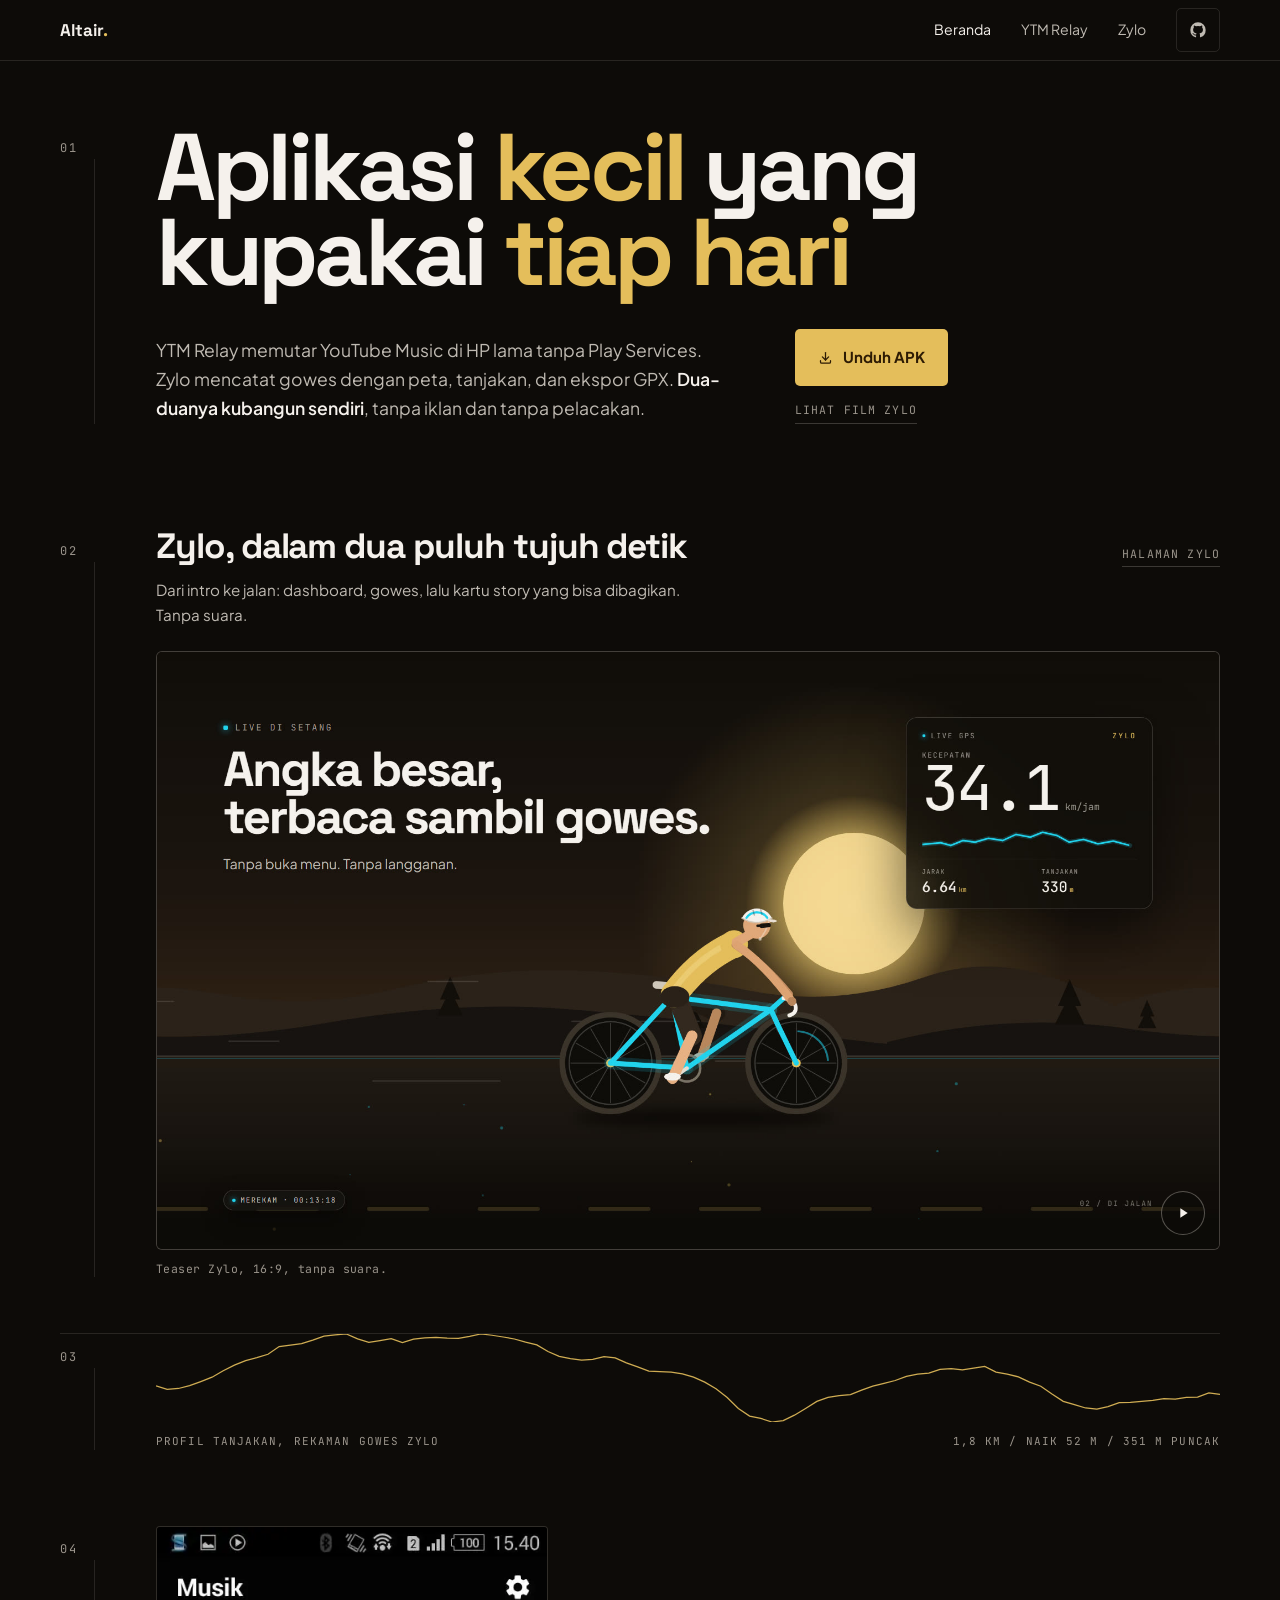
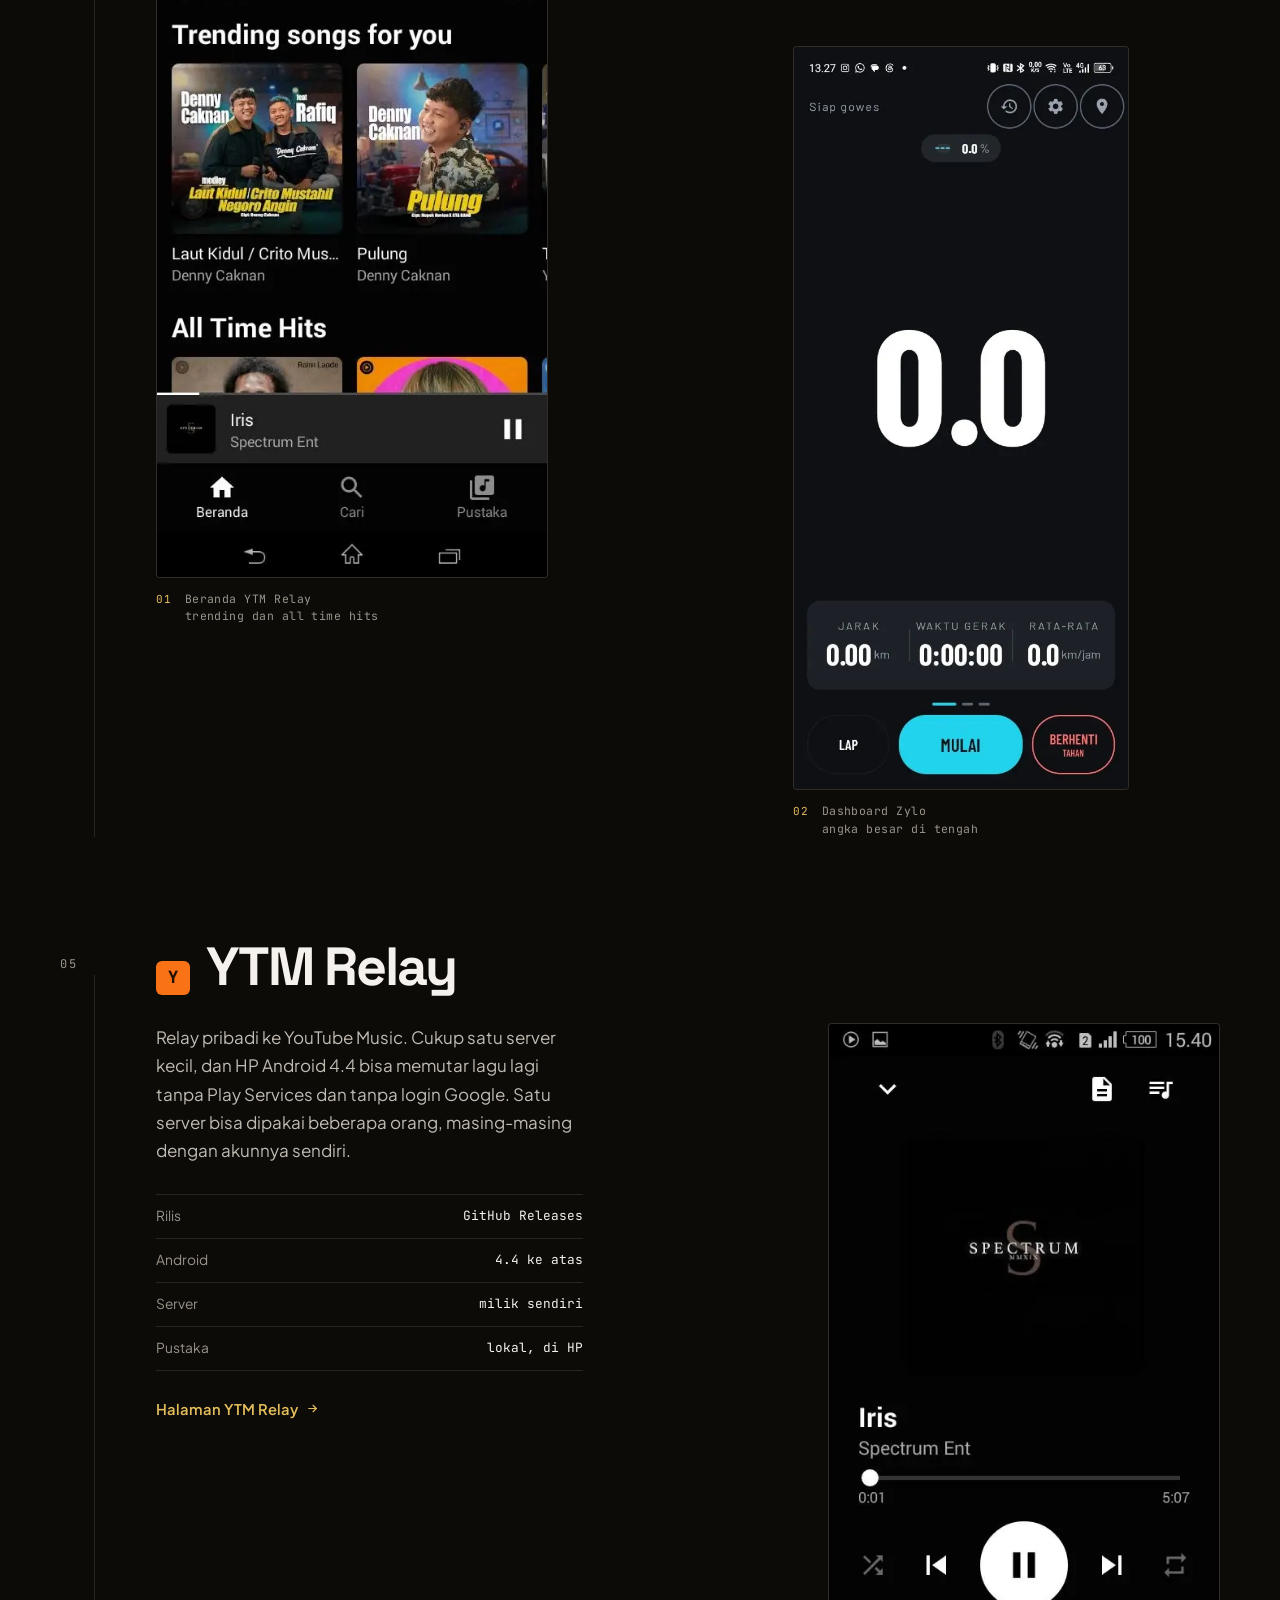
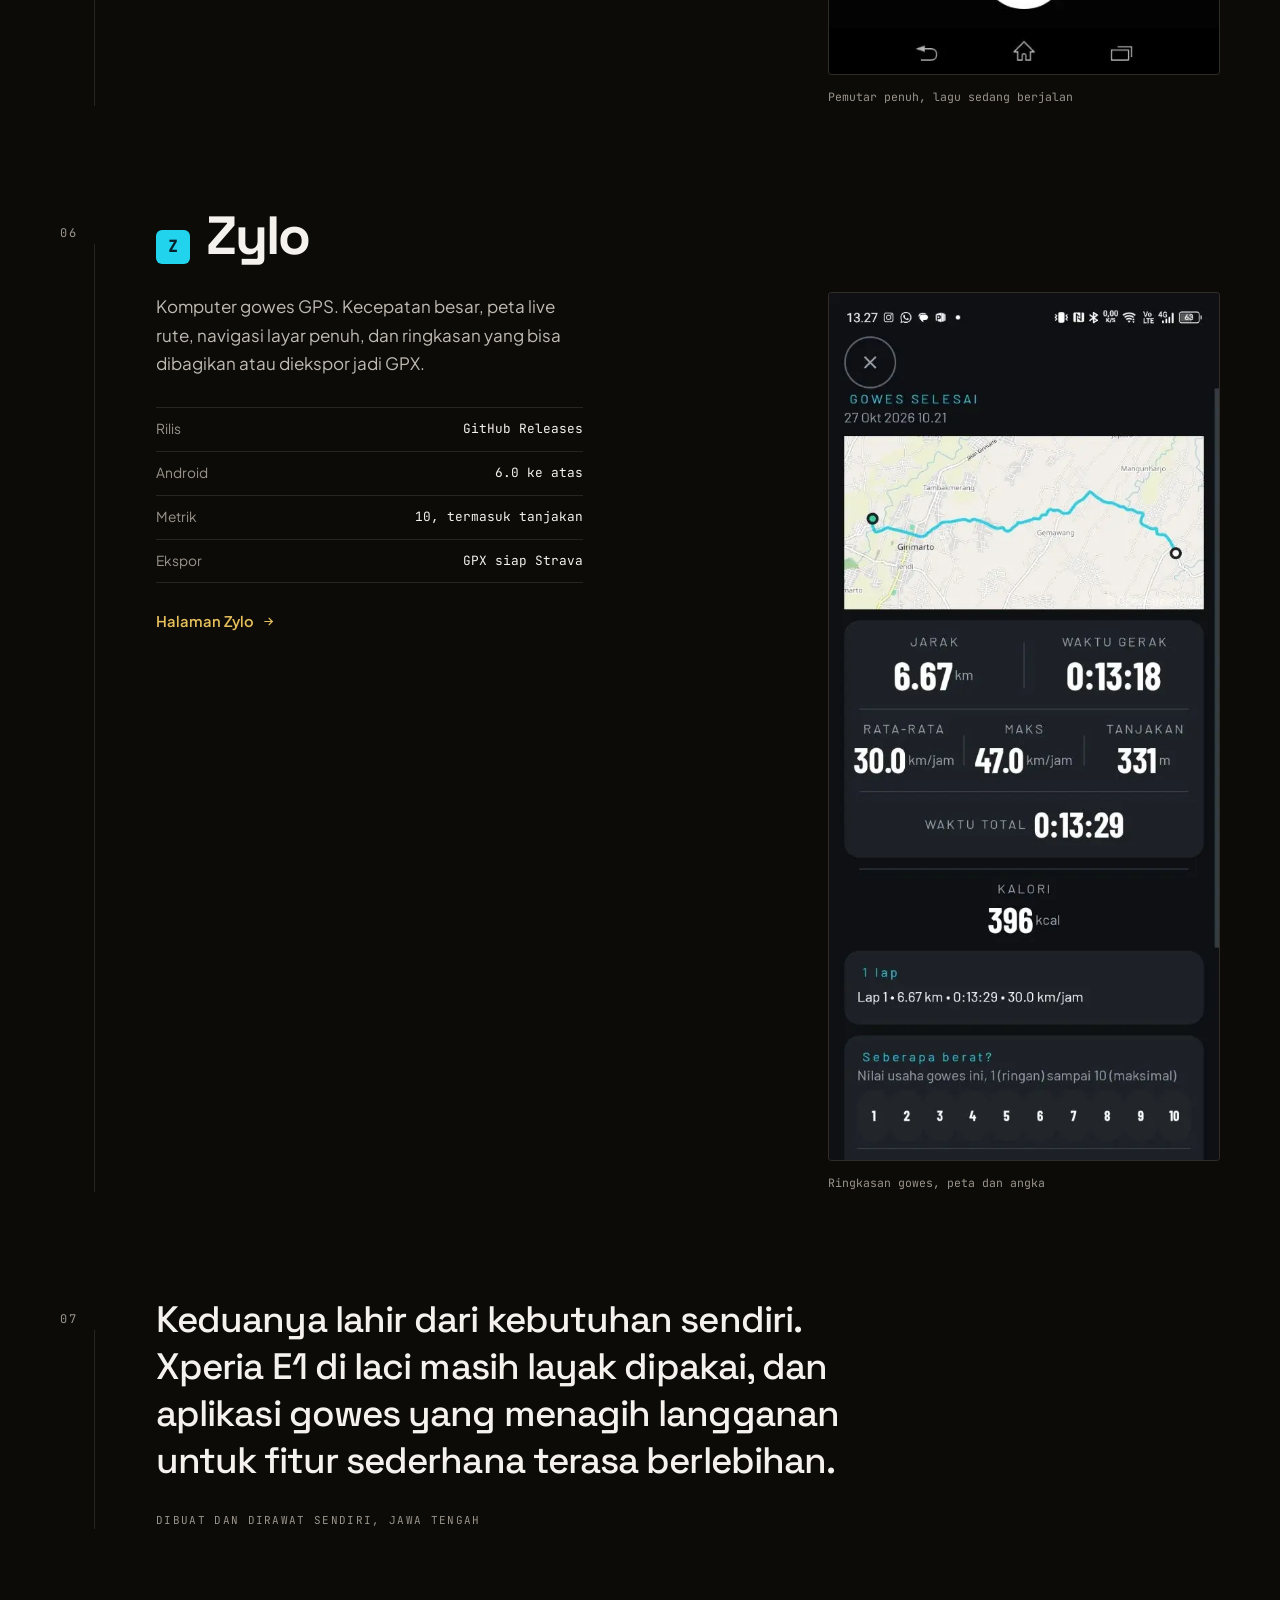
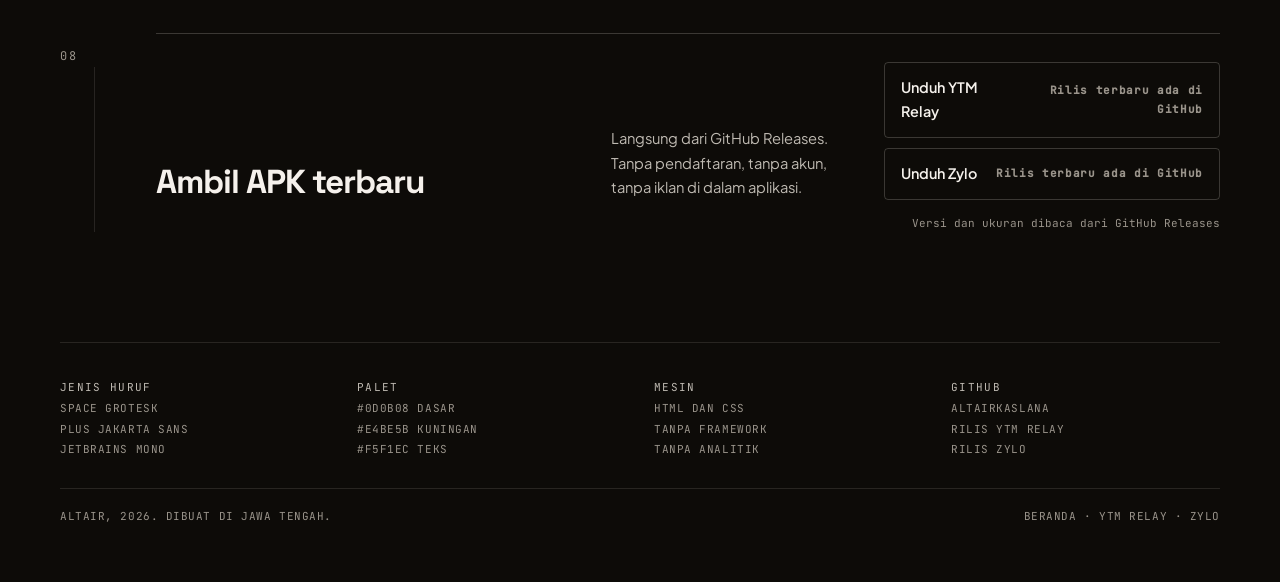
==== commit cfd1a52f: "site: teaser Zylo pindah ke bagian atas" ====
--- a/index.html
+++ b/index.html
@@ -58,16 +58,8 @@
     </div>
   </section>
 
-  <section class="profile row">
+  <section class="film row" id="film">
     <div class="rail"><span class="n" aria-hidden="true">02</span></div>
-    <div>
-      <svg viewBox="0 0 1200 120" preserveAspectRatio="none" role="img" aria-label="Profil tanjakan dari rekaman gowes Zylo, 1,8 km dengan kenaikan 52 meter"><path d="M0.0 70.8 L12.6 75.6 L25.3 74.3 L37.9 70.5 L50.5 64.9 L63.2 58.9 L75.8 50.1 L88.4 42.5 L101.1 36.4 L113.7 32.3 L126.3 27.6 L138.9 17.1 L151.6 15.2 L164.2 13.1 L176.8 8.3 L189.5 2.9 L202.1 1.1 L214.7 0.0 L227.4 6.6 L240.0 11.4 L252.6 9.0 L265.3 6.4 L277.9 11.6 L290.5 7.0 L303.2 5.4 L315.8 4.7 L328.4 5.6 L341.1 6.0 L353.7 3.2 L366.3 0.0 L378.9 1.7 L391.6 4.1 L404.2 6.8 L416.8 11.1 L429.5 14.8 L442.1 23.8 L454.7 30.4 L467.4 33.6 L480.0 35.5 L492.6 34.7 L505.3 31.0 L517.9 32.5 L530.5 39.4 L543.2 44.9 L555.8 50.5 L568.4 51.4 L581.1 52.0 L593.7 54.4 L606.3 58.9 L618.9 65.7 L631.6 74.7 L644.2 86.6 L656.8 101.5 L669.5 111.9 L682.1 115.1 L694.7 120.0 L707.4 118.1 L720.0 110.7 L732.6 101.5 L745.3 91.9 L757.9 86.5 L770.5 83.9 L783.2 82.6 L795.8 76.5 L808.4 71.1 L821.1 67.2 L833.7 63.4 L846.3 57.8 L858.9 54.6 L871.6 53.3 L884.2 48.2 L896.8 47.1 L909.5 48.8 L922.1 46.4 L934.7 44.3 L947.4 51.9 L960.0 54.8 L972.6 58.4 L985.3 65.7 L997.9 71.2 L1010.5 81.8 L1023.2 91.8 L1035.8 96.3 L1048.4 100.9 L1061.1 102.5 L1073.7 99.1 L1086.3 93.7 L1098.9 93.2 L1111.6 91.8 L1124.2 90.5 L1136.8 88.0 L1149.5 88.8 L1162.1 86.5 L1174.7 86.0 L1187.4 80.3 L1200.0 82.5"/></svg>
-      <div class="cap"><span>Profil tanjakan, rekaman gowes Zylo</span><span>1,8 km / naik 52 m / 351 m puncak</span></div>
-    </div>
-  </section>
-
-  <section class="film row" id="film">
-    <div class="rail"><span class="n" aria-hidden="true">03</span></div>
     <div>
       <div class="film-head">
         <h2>Zylo, dalam dua puluh tujuh detik</h2>
@@ -86,6 +78,14 @@
         </div>
         <figcaption>Teaser Zylo, 16:9, tanpa suara.</figcaption>
       </figure>
+    </div>
+  </section>
+
+  <section class="profile row">
+    <div class="rail"><span class="n" aria-hidden="true">03</span></div>
+    <div>
+      <svg viewBox="0 0 1200 120" preserveAspectRatio="none" role="img" aria-label="Profil tanjakan dari rekaman gowes Zylo, 1,8 km dengan kenaikan 52 meter"><path d="M0.0 70.8 L12.6 75.6 L25.3 74.3 L37.9 70.5 L50.5 64.9 L63.2 58.9 L75.8 50.1 L88.4 42.5 L101.1 36.4 L113.7 32.3 L126.3 27.6 L138.9 17.1 L151.6 15.2 L164.2 13.1 L176.8 8.3 L189.5 2.9 L202.1 1.1 L214.7 0.0 L227.4 6.6 L240.0 11.4 L252.6 9.0 L265.3 6.4 L277.9 11.6 L290.5 7.0 L303.2 5.4 L315.8 4.7 L328.4 5.6 L341.1 6.0 L353.7 3.2 L366.3 0.0 L378.9 1.7 L391.6 4.1 L404.2 6.8 L416.8 11.1 L429.5 14.8 L442.1 23.8 L454.7 30.4 L467.4 33.6 L480.0 35.5 L492.6 34.7 L505.3 31.0 L517.9 32.5 L530.5 39.4 L543.2 44.9 L555.8 50.5 L568.4 51.4 L581.1 52.0 L593.7 54.4 L606.3 58.9 L618.9 65.7 L631.6 74.7 L644.2 86.6 L656.8 101.5 L669.5 111.9 L682.1 115.1 L694.7 120.0 L707.4 118.1 L720.0 110.7 L732.6 101.5 L745.3 91.9 L757.9 86.5 L770.5 83.9 L783.2 82.6 L795.8 76.5 L808.4 71.1 L821.1 67.2 L833.7 63.4 L846.3 57.8 L858.9 54.6 L871.6 53.3 L884.2 48.2 L896.8 47.1 L909.5 48.8 L922.1 46.4 L934.7 44.3 L947.4 51.9 L960.0 54.8 L972.6 58.4 L985.3 65.7 L997.9 71.2 L1010.5 81.8 L1023.2 91.8 L1035.8 96.3 L1048.4 100.9 L1061.1 102.5 L1073.7 99.1 L1086.3 93.7 L1098.9 93.2 L1111.6 91.8 L1124.2 90.5 L1136.8 88.0 L1149.5 88.8 L1162.1 86.5 L1174.7 86.0 L1187.4 80.3 L1200.0 82.5"/></svg>
+      <div class="cap"><span>Profil tanjakan, rekaman gowes Zylo</span><span>1,8 km / naik 52 m / 351 m puncak</span></div>
     </div>
   </section>
 
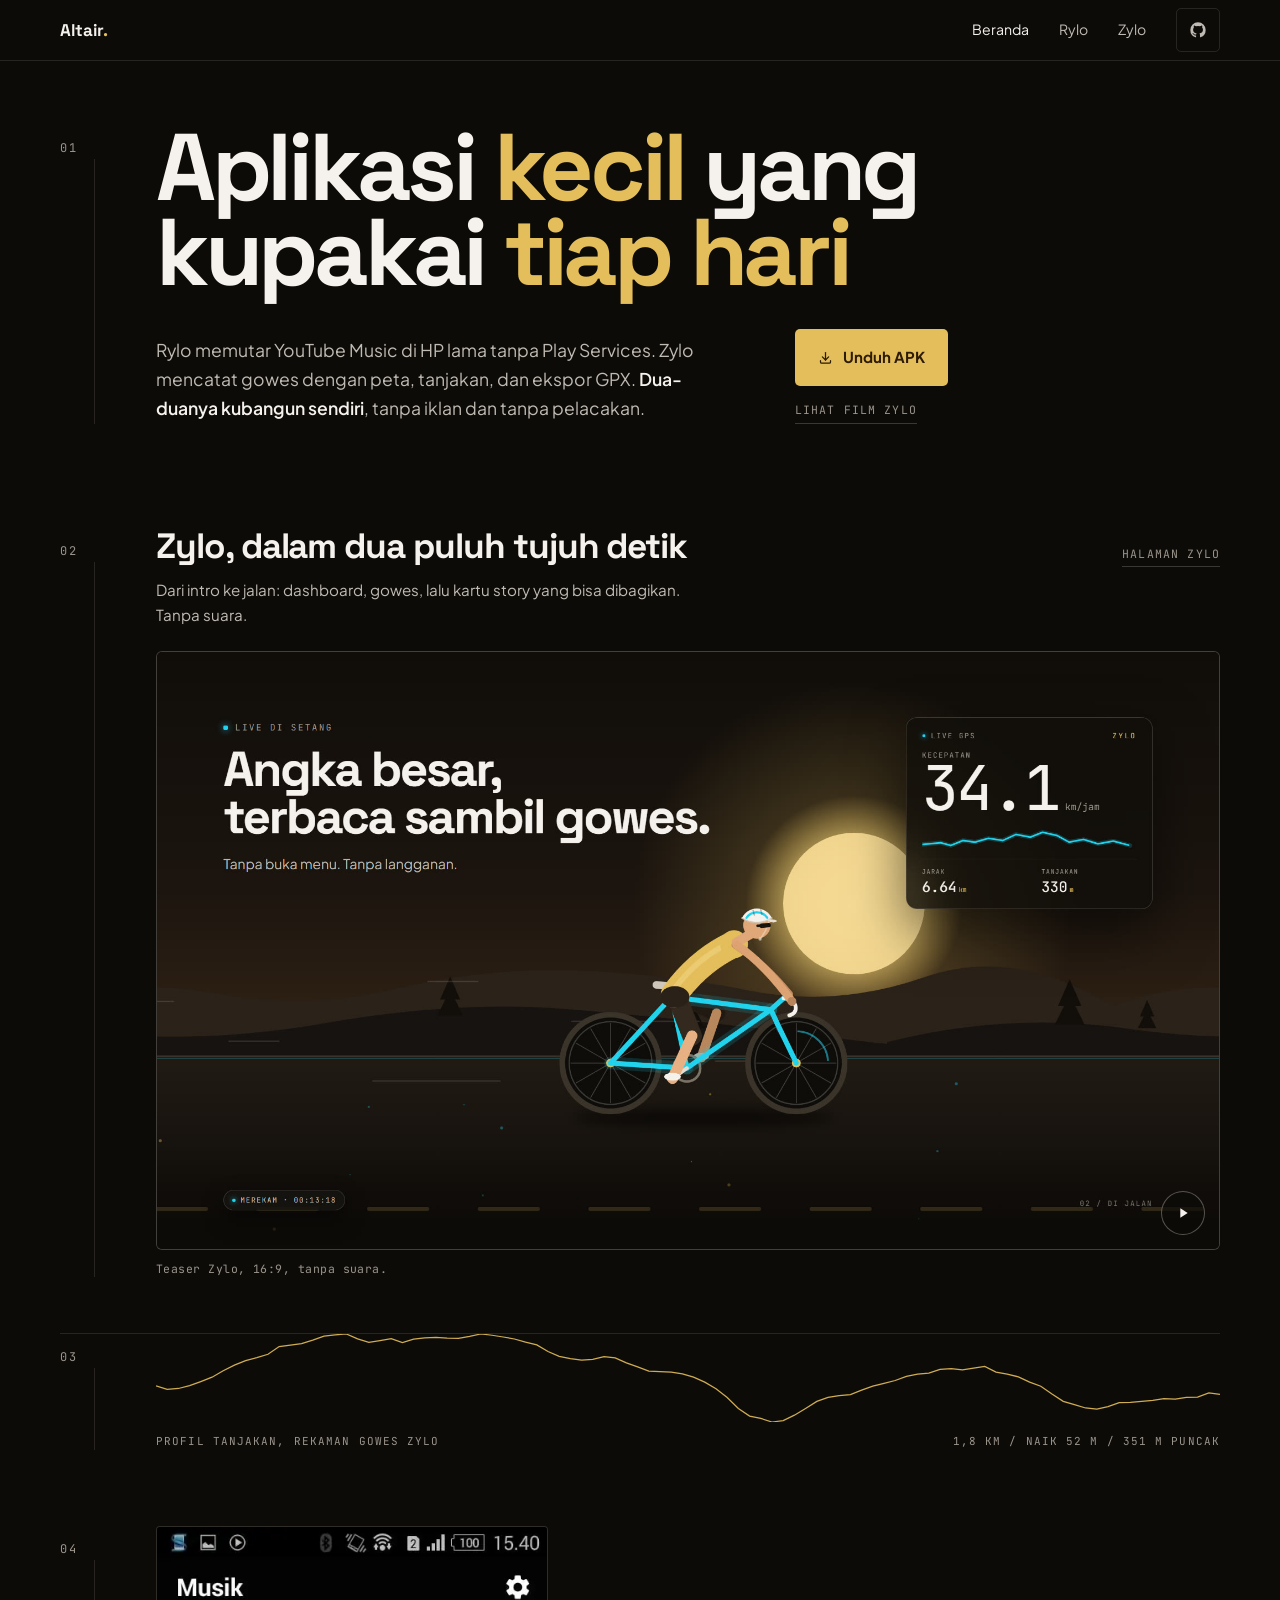
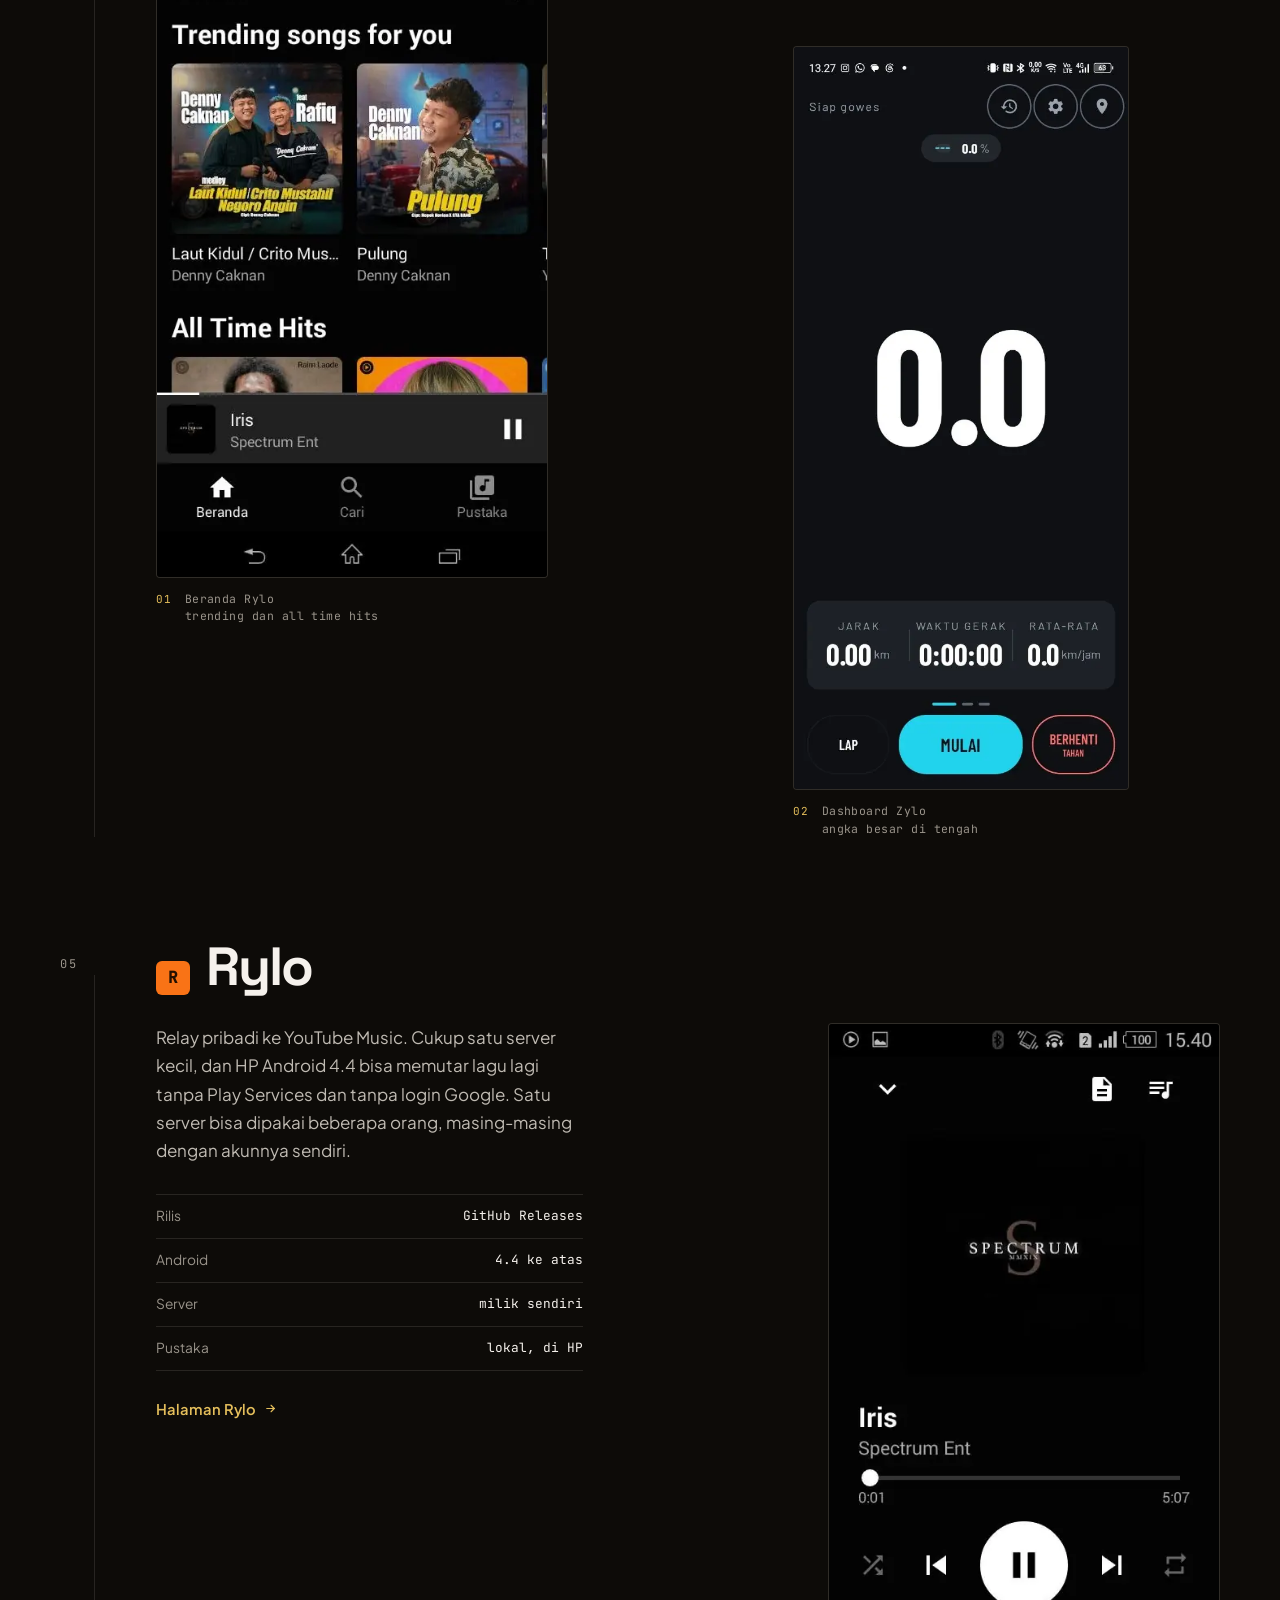
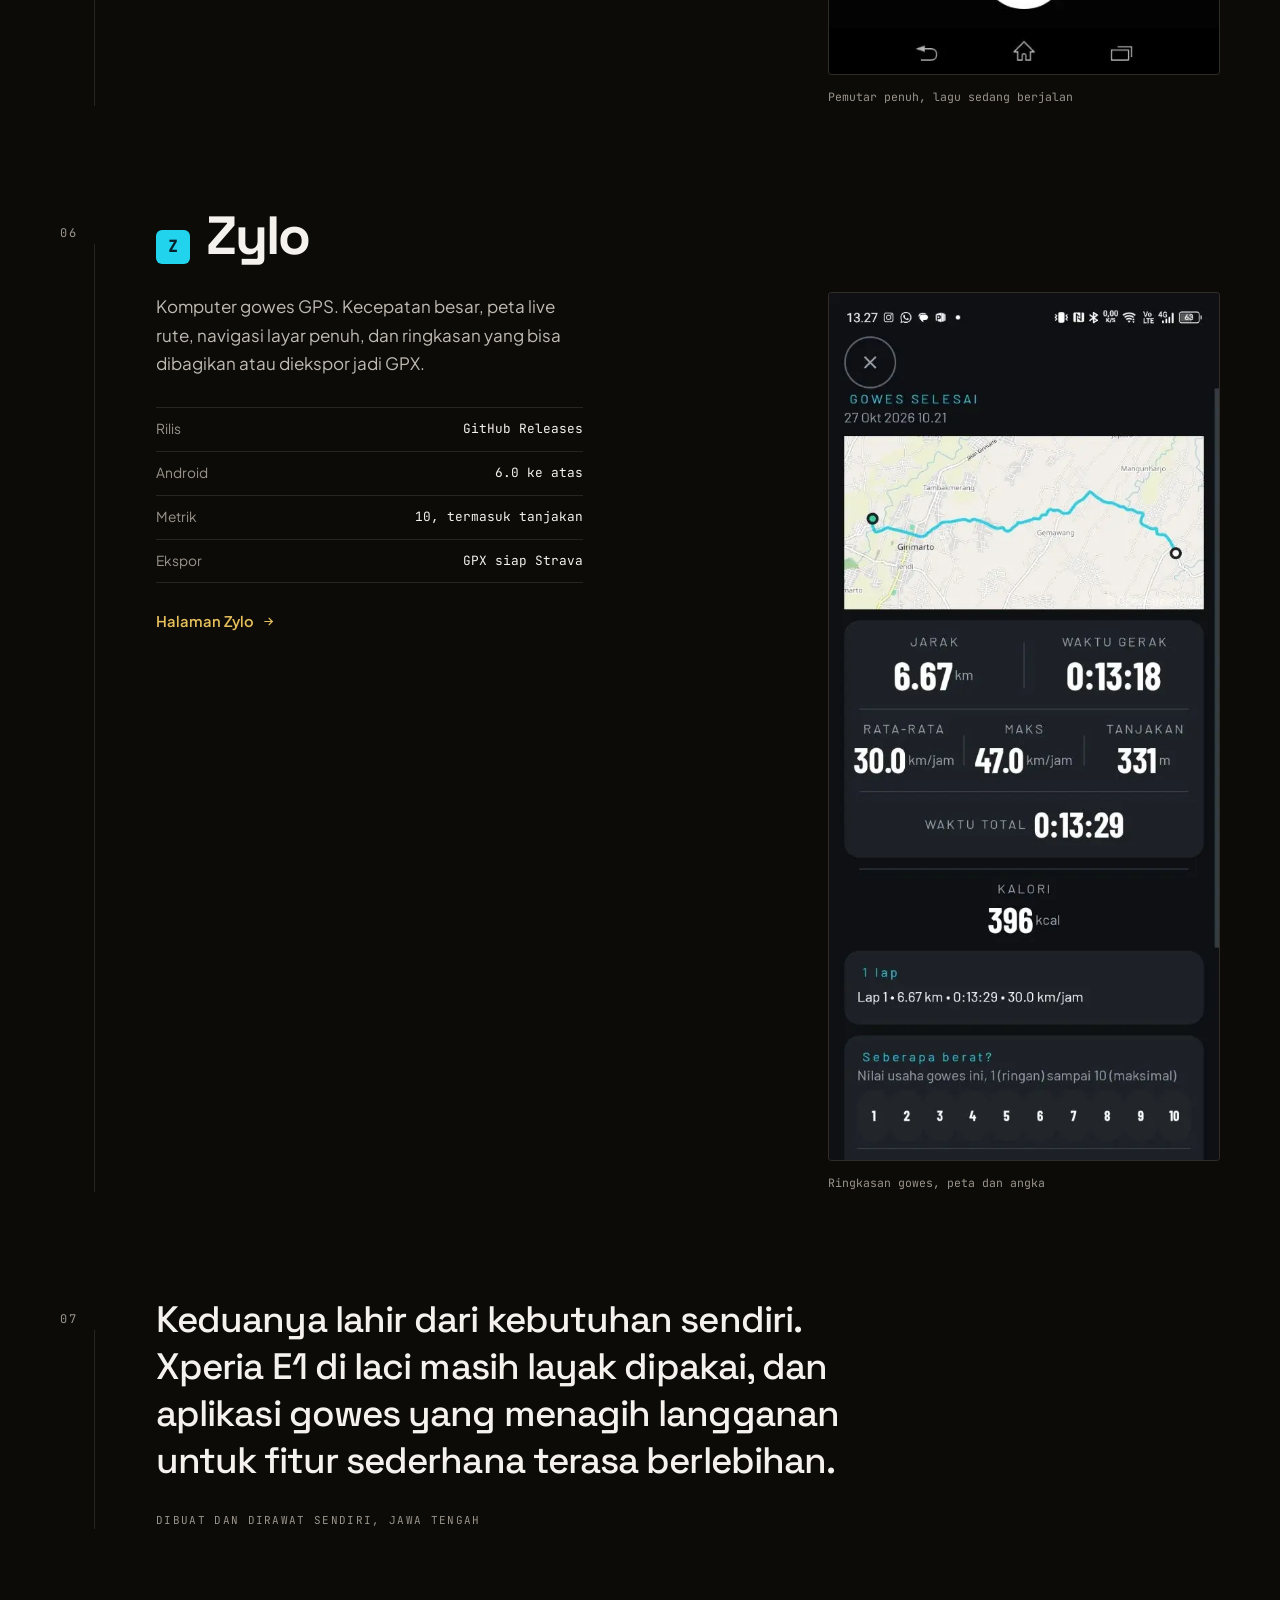
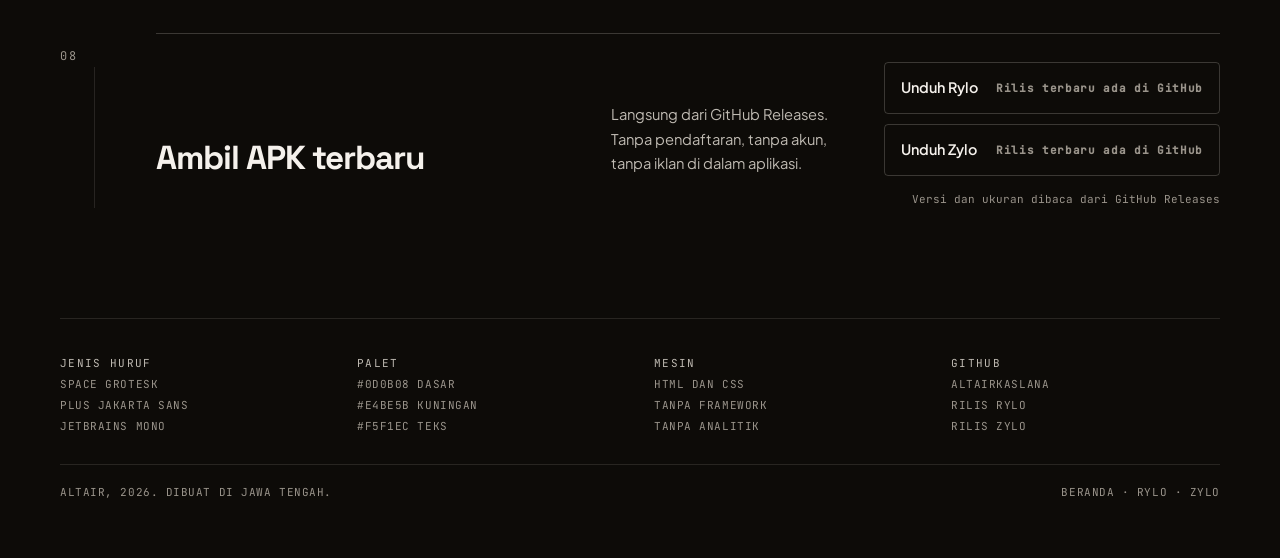
==== commit c05c741a: "site: rebrand YTM Relay jadi Rylo, halaman /rylo.html + redirect" ====
--- a/index.html
+++ b/index.html
@@ -3,13 +3,13 @@
 <head>
 <meta charset="UTF-8">
 <meta name="viewport" content="width=device-width, initial-scale=1">
-<title>Altair - YTM Relay &amp; Zylo</title>
-<meta name="description" content="Dua aplikasi buatan sendiri: YTM Relay memutar YouTube Music di HP lama, Zylo mencatat gowes dengan peta dan ekspor GPX. Tanpa iklan, tanpa pelacakan.">
+<title>Altair - Rylo &amp; Zylo</title>
+<meta name="description" content="Dua aplikasi buatan sendiri: Rylo memutar YouTube Music di HP lama, Zylo mencatat gowes dengan peta dan ekspor GPX. Tanpa iklan, tanpa pelacakan.">
 <meta name="theme-color" content="#0D0B08">
 <meta name="color-scheme" content="dark">
 <link rel="icon" href="data:image/svg+xml,%3Csvg xmlns='http://www.w3.org/2000/svg' viewBox='0 0 32 32'%3E%3Crect width='32' height='32' rx='8' fill='%23E4BE5B'/%3E%3Ctext x='16' y='22' font-family='monospace' font-size='16' font-weight='700' text-anchor='middle' fill='%232D1B04'%3EA%3C/text%3E%3C/svg%3E">
 <meta property="og:type" content="website">
-<meta property="og:title" content="Altair - YTM Relay &amp; Zylo">
+<meta property="og:title" content="Altair - Rylo &amp; Zylo">
 <meta property="og:description" content="Relay musik YouTube Music untuk HP lama, dan komputer gowes GPS. Dua-duanya buatan sendiri.">
 <meta property="og:url" content="https://altairk.my.id/">
 <meta property="og:site_name" content="Altair">
@@ -17,9 +17,9 @@
 <meta property="og:image" content="https://altairk.my.id/assets/og.png">
 <meta property="og:image:width" content="1200">
 <meta property="og:image:height" content="630">
-<meta property="og:image:alt" content="Altair: YTM Relay dan Zylo, dua aplikasi buatan sendiri">
+<meta property="og:image:alt" content="Altair: Rylo dan Zylo, dua aplikasi buatan sendiri">
 <meta name="twitter:card" content="summary_large_image">
-<meta name="twitter:title" content="Altair - YTM Relay &amp; Zylo">
+<meta name="twitter:title" content="Altair - Rylo &amp; Zylo">
 <meta name="twitter:description" content="Relay musik YouTube Music untuk HP lama, dan komputer gowes GPS. Dua-duanya buatan sendiri.">
 <meta name="twitter:image" content="https://altairk.my.id/assets/og.png">
 <link rel="canonical" href="https://altairk.my.id/">
@@ -36,7 +36,7 @@
     <a class="brand" href="index.html">Altair<i>.</i></a>
     <nav class="nav-links" aria-label="Utama">
       <a href="index.html" aria-current="page">Beranda</a>
-      <a href="ytm-relay.html">YTM Relay</a>
+      <a href="rylo.html">Rylo</a>
       <a href="zylo.html">Zylo</a>
       <a class="nav-gh" href="https://github.com/AltairKaslana" aria-label="GitHub"><svg viewBox="0 0 24 24" fill="currentColor" aria-hidden="true"><path d="M12 .5A11.5 11.5 0 0 0 .5 12a11.5 11.5 0 0 0 7.86 10.92c.58.1.79-.25.79-.55v-2.1c-3.2.7-3.88-1.4-3.88-1.4-.53-1.34-1.29-1.7-1.29-1.7-1.05-.72.08-.7.08-.7 1.16.08 1.77 1.2 1.77 1.2 1.03 1.77 2.7 1.26 3.36.96.1-.75.4-1.26.73-1.55-2.55-.29-5.24-1.28-5.24-5.7 0-1.26.45-2.29 1.19-3.1-.12-.29-.52-1.46.11-3.05 0 0 .97-.31 3.18 1.18a11 11 0 0 1 5.8 0c2.2-1.49 3.17-1.18 3.17-1.18.63 1.59.23 2.76.12 3.05.74.81 1.18 1.84 1.18 3.1 0 4.43-2.69 5.4-5.25 5.69.41.36.78 1.05.78 2.12v3.14c0 .3.2.66.8.55A11.5 11.5 0 0 0 23.5 12A11.5 11.5 0 0 0 12 .5z"/></svg></a>
     </nav>
@@ -49,7 +49,7 @@
     <div>
       <h1>Aplikasi <em>kecil</em> yang kupakai <em>tiap hari</em></h1>
       <div class="sub">
-        <p class="lede">YTM Relay memutar YouTube Music di HP lama tanpa Play Services. Zylo mencatat gowes dengan peta, tanjakan, dan ekspor GPX. <b>Dua-duanya kubangun sendiri</b>, tanpa iklan dan tanpa pelacakan.</p>
+        <p class="lede">Rylo memutar YouTube Music di HP lama tanpa Play Services. Zylo mencatat gowes dengan peta, tanjakan, dan ekspor GPX. <b>Dua-duanya kubangun sendiri</b>, tanpa iklan dan tanpa pelacakan.</p>
         <div class="acts">
           <a class="btn" href="#unduh"><svg viewBox="0 0 24 24" fill="none" stroke="currentColor" stroke-width="2" stroke-linecap="round" stroke-linejoin="round" aria-hidden="true"><path d="M4 17v2a2 2 0 0 0 2 2h12a2 2 0 0 0 2-2v-2"/><path d="M7 11l5 5 5-5"/><path d="M12 4v12"/></svg>Unduh APK</a>
           <a class="link-mono" href="#film">Lihat film Zylo</a>
@@ -93,8 +93,8 @@
     <div class="rail"><span class="n" aria-hidden="true">04</span></div>
     <div class="plate-grid">
       <figure class="plate">
-        <a class="ph" href="assets/ytm-1.jpg"><picture><source type="image/webp" srcset="assets/ytm-1.webp"><img src="assets/ytm-1.jpg" alt="Beranda YTM Relay, trending dan all time hits" width="480" height="800"></picture></a>
-        <figcaption class="meta"><span class="i">01</span><span class="t">Beranda YTM Relay<br>trending dan all time hits</span></figcaption>
+        <a class="ph" href="assets/ytm-1.jpg"><picture><source type="image/webp" srcset="assets/ytm-1.webp"><img src="assets/ytm-1.jpg" alt="Beranda Rylo, trending dan all time hits" width="480" height="800"></picture></a>
+        <figcaption class="meta"><span class="i">01</span><span class="t">Beranda Rylo<br>trending dan all time hits</span></figcaption>
       </figure>
       <figure class="plate">
         <a class="ph" href="assets/zylo-1.jpg"><picture><source type="image/webp" srcset="assets/zylo-1.webp"><img src="assets/zylo-1.jpg" alt="Dashboard Zylo, angka kecepatan besar dan tombol mulai" width="576" height="1280"></picture></a>
@@ -106,7 +106,7 @@
   <section class="app row" id="aplikasi">
     <div class="rail"><span class="n" aria-hidden="true">05</span></div>
     <div>
-      <div class="head"><span class="mark ytm" aria-hidden="true">Y</span><h2>YTM Relay</h2></div>
+      <div class="head"><span class="mark ytm" aria-hidden="true">R</span><h2>Rylo</h2></div>
       <div class="body">
         <div class="txt">
           <p>Relay pribadi ke YouTube Music. Cukup satu server kecil, dan HP Android 4.4 bisa memutar lagu lagi tanpa Play Services dan tanpa login Google. Satu server bisa dipakai beberapa orang, masing-masing dengan akunnya sendiri.</p>
@@ -116,10 +116,10 @@
             <div><dt>Server</dt><dd>milik sendiri</dd></div>
             <div><dt>Pustaka</dt><dd>lokal, di HP</dd></div>
           </dl>
-          <a class="go" href="ytm-relay.html">Halaman YTM Relay <svg viewBox="0 0 24 24" fill="none" stroke="currentColor" stroke-width="2" stroke-linecap="round" stroke-linejoin="round" aria-hidden="true"><path d="M5 12h14"/><path d="M13 18l6-6"/><path d="M13 6l6 6"/></svg></a>
+          <a class="go" href="rylo.html">Halaman Rylo <svg viewBox="0 0 24 24" fill="none" stroke="currentColor" stroke-width="2" stroke-linecap="round" stroke-linejoin="round" aria-hidden="true"><path d="M5 12h14"/><path d="M13 18l6-6"/><path d="M13 6l6 6"/></svg></a>
         </div>
         <figure class="fig">
-          <a class="ph" href="assets/ytm-6.jpg"><picture><source type="image/webp" srcset="assets/ytm-6.webp"><img src="assets/ytm-6.jpg" alt="Pemutar YTM Relay dengan kontrol lengkap" width="480" height="800" loading="lazy" decoding="async"></picture></a>
+          <a class="ph" href="assets/ytm-6.jpg"><picture><source type="image/webp" srcset="assets/ytm-6.webp"><img src="assets/ytm-6.jpg" alt="Pemutar Rylo dengan kontrol lengkap" width="480" height="800" loading="lazy" decoding="async"></picture></a>
           <figcaption class="meta"><span>Pemutar penuh, lagu sedang berjalan</span></figcaption>
         </figure>
       </div>
@@ -164,7 +164,7 @@
         <h2>Ambil APK terbaru</h2>
         <p class="p">Langsung dari GitHub Releases. Tanpa pendaftaran, tanpa akun, tanpa iklan di dalam aplikasi.</p>
         <div class="btns">
-          <a data-repo="ytm-relay" href="https://github.com/AltairKaslana/ytm-relay/releases">Unduh YTM Relay <span data-ver="ytm-relay">memeriksa rilis</span></a>
+          <a data-repo="rylo" href="https://github.com/AltairKaslana/rylo/releases">Unduh Rylo <span data-ver="rylo">memeriksa rilis</span></a>
           <a data-repo="cyclocomp" href="https://github.com/AltairKaslana/cyclocomp/releases">Unduh Zylo <span data-ver="cyclocomp">memeriksa rilis</span></a>
         </div>
       </div>
@@ -179,11 +179,11 @@
       <div class="c1"><b>Jenis huruf</b>Space Grotesk<br>Plus Jakarta Sans<br>JetBrains Mono</div>
       <div class="c2"><b>Palet</b>#0D0B08 dasar<br>#E4BE5B kuningan<br>#F5F1EC teks</div>
       <div class="c3"><b>Mesin</b>HTML dan CSS<br>tanpa framework<br>tanpa analitik</div>
-      <div class="c4"><b>GitHub</b><a href="https://github.com/AltairKaslana">AltairKaslana</a><br><a href="https://github.com/AltairKaslana/ytm-relay/releases">Rilis YTM Relay</a><br><a href="https://github.com/AltairKaslana/cyclocomp/releases">Rilis Zylo</a></div>
+      <div class="c4"><b>GitHub</b><a href="https://github.com/AltairKaslana">AltairKaslana</a><br><a href="https://github.com/AltairKaslana/rylo/releases">Rilis Rylo</a><br><a href="https://github.com/AltairKaslana/cyclocomp/releases">Rilis Zylo</a></div>
     </div>
     <div class="foot-line">
       <span>Altair, 2026. Dibuat di Jawa Tengah.</span>
-      <span><a href="index.html">Beranda</a> · <a href="ytm-relay.html">YTM Relay</a> · <a href="zylo.html">Zylo</a></span>
+      <span><a href="index.html">Beranda</a> · <a href="rylo.html">Rylo</a> · <a href="zylo.html">Zylo</a></span>
     </div>
   </footer>
 </div>
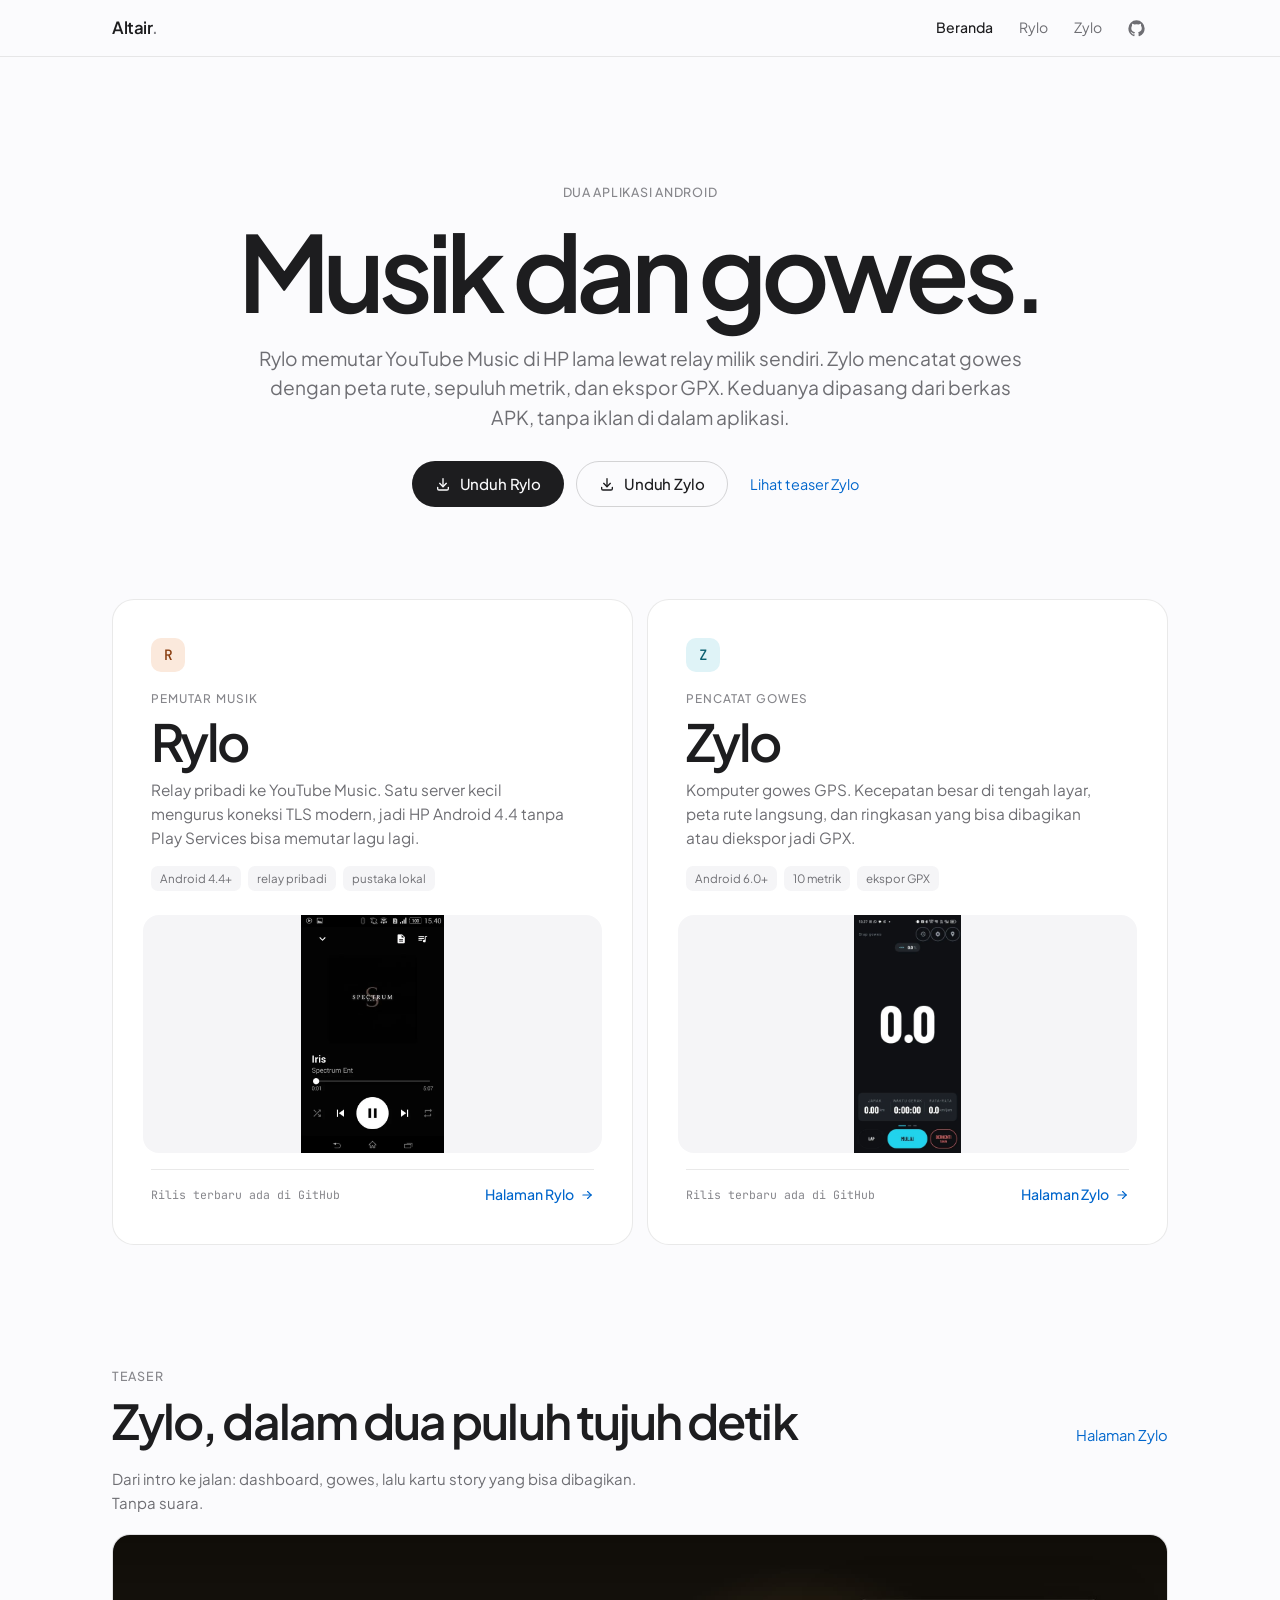
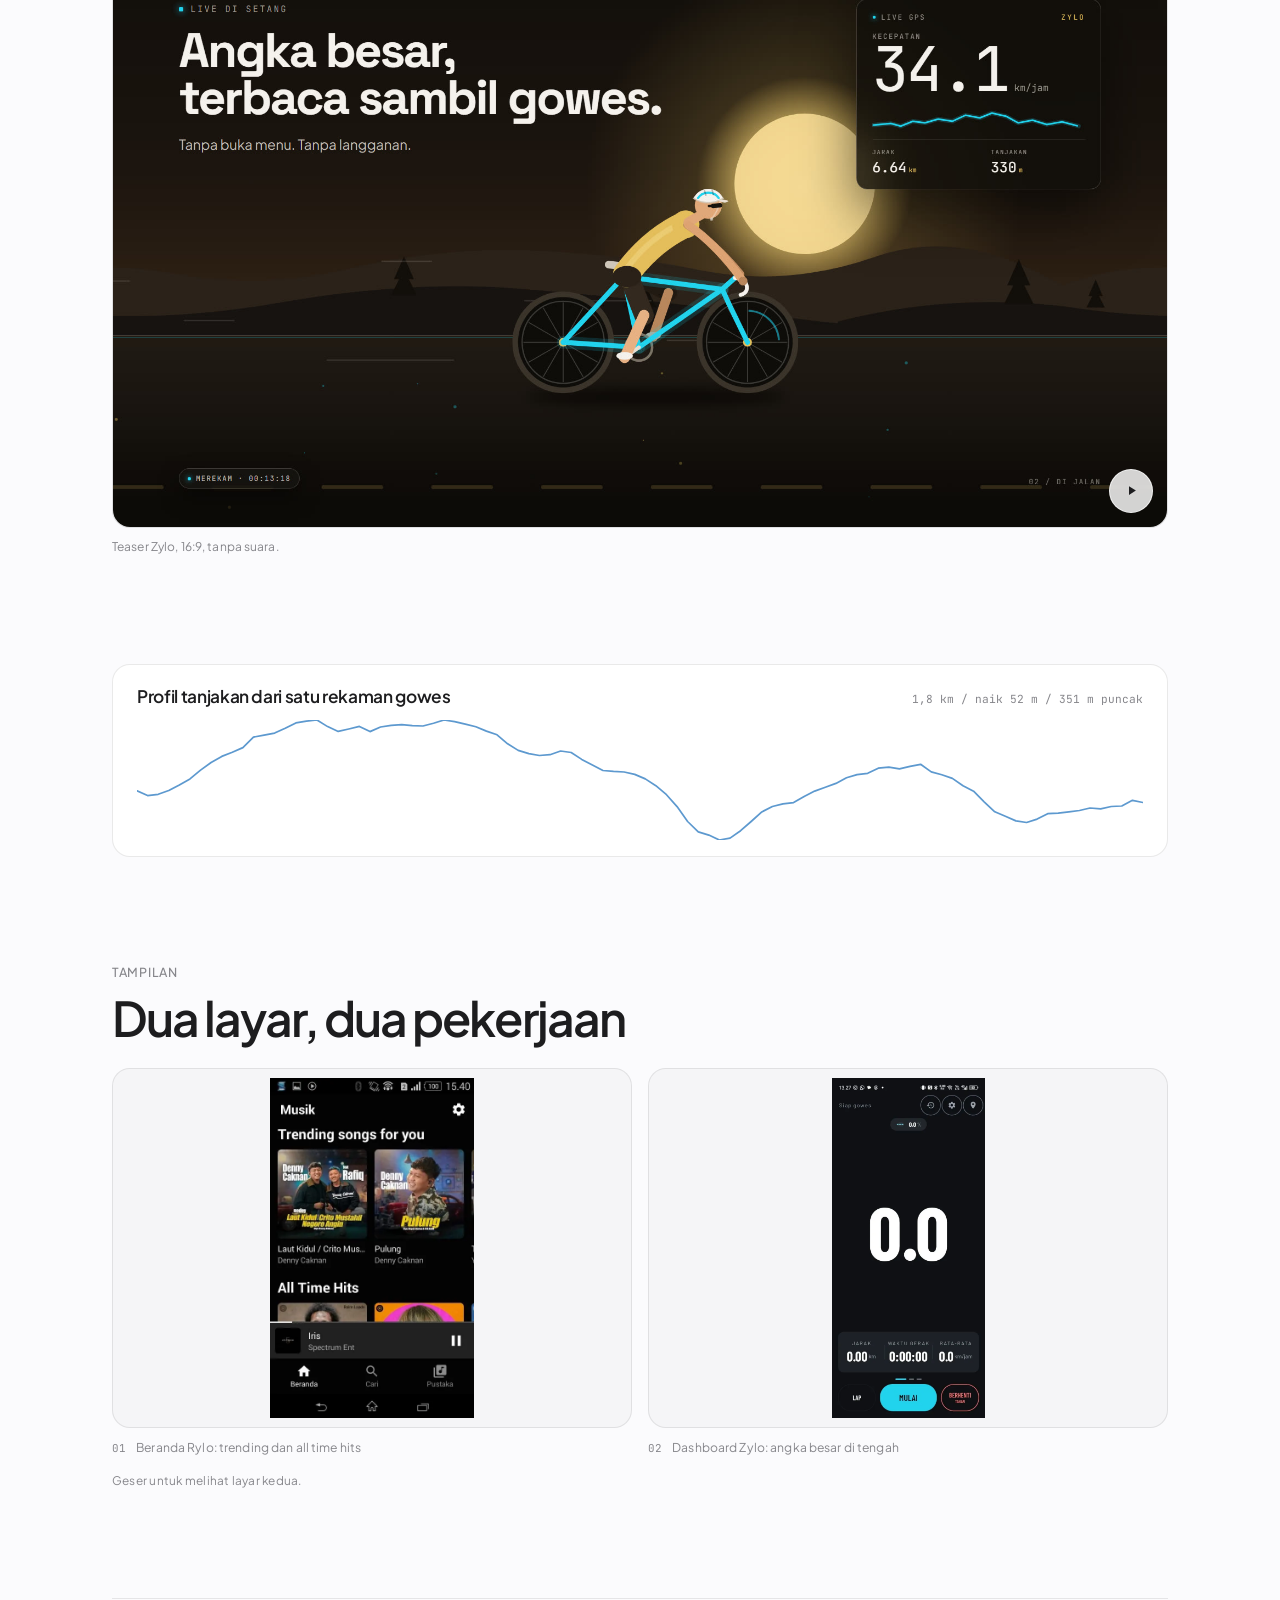
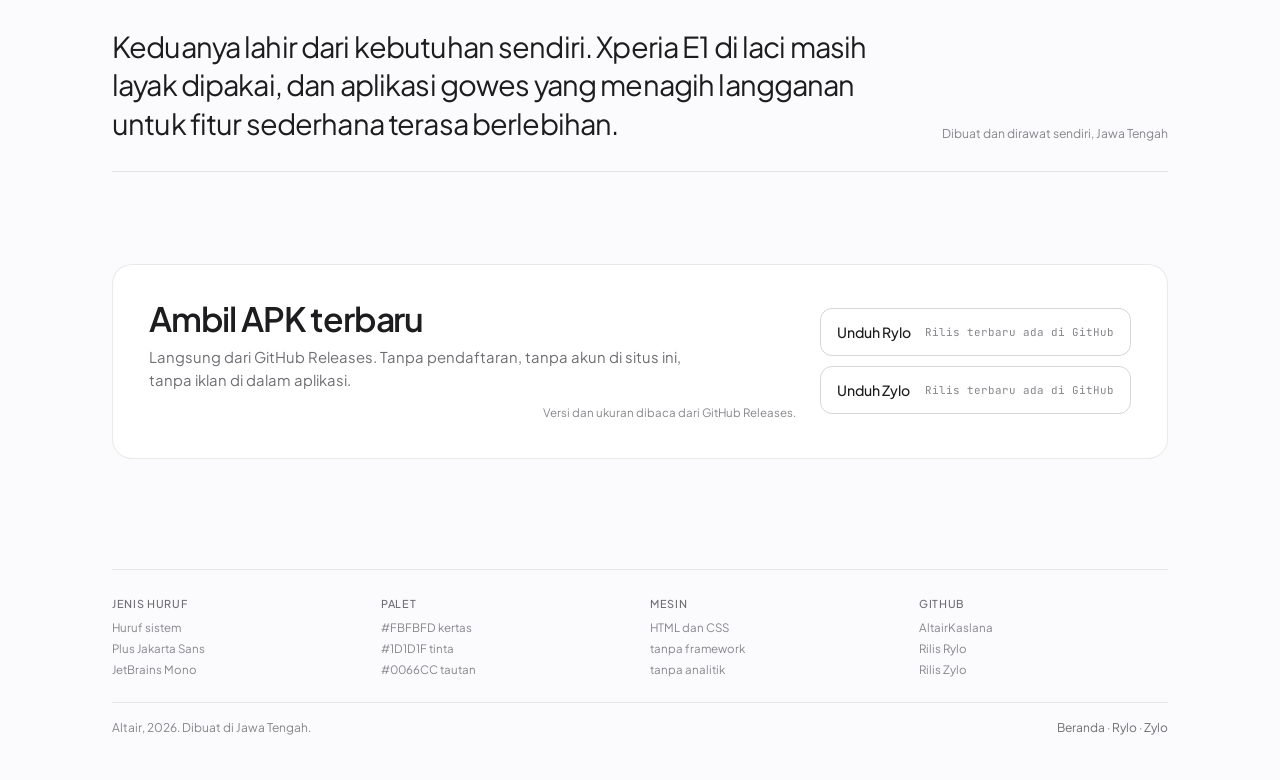
==== commit 0b35fa8c: "Redesign site with clean Signal visual system" ====
--- a/index.html
+++ b/index.html
@@ -3,11 +3,13 @@
 <head>
 <meta charset="UTF-8">
 <meta name="viewport" content="width=device-width, initial-scale=1">
+<meta name="referrer" content="strict-origin-when-cross-origin">
+<meta http-equiv="Content-Security-Policy" content="default-src 'self'; base-uri 'none'; object-src 'none'; form-action 'none'; frame-ancestors 'none'; script-src 'self' 'sha256-bc2RlLTAxkOJxa81VscTKdeWJQTDB7CCYJnmzx3llQM='; style-src 'self' 'unsafe-inline'; img-src 'self' data:; media-src 'self'; font-src 'self'; connect-src 'self' https://api.github.com https://musik.altairk.my.id; upgrade-insecure-requests">
 <title>Altair - Rylo &amp; Zylo</title>
 <meta name="description" content="Dua aplikasi buatan sendiri: Rylo memutar YouTube Music di HP lama, Zylo mencatat gowes dengan peta dan ekspor GPX. Tanpa iklan, tanpa pelacakan.">
-<meta name="theme-color" content="#0D0B08">
-<meta name="color-scheme" content="dark">
-<link rel="icon" href="data:image/svg+xml,%3Csvg xmlns='http://www.w3.org/2000/svg' viewBox='0 0 32 32'%3E%3Crect width='32' height='32' rx='8' fill='%23E4BE5B'/%3E%3Ctext x='16' y='22' font-family='monospace' font-size='16' font-weight='700' text-anchor='middle' fill='%232D1B04'%3EA%3C/text%3E%3C/svg%3E">
+<meta name="theme-color" content="#fbfbfd">
+<meta name="color-scheme" content="light">
+<link rel="icon" href="data:image/svg+xml,%3Csvg xmlns='http://www.w3.org/2000/svg' viewBox='0 0 32 32'%3E%3Crect width='32' height='32' rx='7' fill='%231d1d1f'/%3E%3Ctext x='16' y='22' font-family='-apple-system,system-ui,sans-serif' font-size='17' font-weight='600' text-anchor='middle' fill='%23fbfbfd'%3EA%3C/text%3E%3C/svg%3E">
 <meta property="og:type" content="website">
 <meta property="og:title" content="Altair - Rylo &amp; Zylo">
 <meta property="og:description" content="Relay musik YouTube Music untuk HP lama, dan komputer gowes GPS. Dua-duanya buatan sendiri.">
@@ -23,8 +25,8 @@
 <meta name="twitter:description" content="Relay musik YouTube Music untuk HP lama, dan komputer gowes GPS. Dua-duanya buatan sendiri.">
 <meta name="twitter:image" content="https://altairk.my.id/assets/og.png">
 <link rel="canonical" href="https://altairk.my.id/">
-<link rel="preload" href="assets/fonts/SpaceGrotesk-var.woff2" as="font" type="font/woff2" crossorigin>
 <link rel="preload" href="assets/fonts/PlusJakartaSans-var.woff2" as="font" type="font/woff2" crossorigin>
+<link rel="stylesheet" href="style.css">
 <link rel="stylesheet" href="home.css">
 <link rel="stylesheet" href="teaser.css">
 </head>
@@ -32,8 +34,8 @@
 <a class="skip" href="#main">Lompat ke konten</a>
 
 <header class="site">
-  <div class="shell nav">
-    <a class="brand" href="index.html">Altair<i>.</i></a>
+  <div class="wrap nav">
+    <a class="brand" href="index.html">Altair</a>
     <nav class="nav-links" aria-label="Utama">
       <a href="index.html" aria-current="page">Beranda</a>
       <a href="rylo.html">Rylo</a>
@@ -43,143 +45,140 @@
   </div>
 </header>
 
-<main id="main" class="shell">
-  <section class="hero row">
-    <div class="rail"><span class="n" aria-hidden="true">01</span></div>
-    <div>
-      <h1>Aplikasi <em>kecil</em> yang kupakai <em>tiap hari</em></h1>
-      <div class="sub">
-        <p class="lede">Rylo memutar YouTube Music di HP lama tanpa Play Services. Zylo mencatat gowes dengan peta, tanjakan, dan ekspor GPX. <b>Dua-duanya kubangun sendiri</b>, tanpa iklan dan tanpa pelacakan.</p>
-        <div class="acts">
-          <a class="btn" href="#unduh"><svg viewBox="0 0 24 24" fill="none" stroke="currentColor" stroke-width="2" stroke-linecap="round" stroke-linejoin="round" aria-hidden="true"><path d="M4 17v2a2 2 0 0 0 2 2h12a2 2 0 0 0 2-2v-2"/><path d="M7 11l5 5 5-5"/><path d="M12 4v12"/></svg>Unduh APK</a>
-          <a class="link-mono" href="#film">Lihat film Zylo</a>
-        </div>
-      </div>
+<main id="main" class="home-main">
+  <section class="home-hero">
+    <span class="eyebrow">Dua aplikasi Android</span>
+    <h1>Musik dan gowes.</h1>
+    <p class="lede">Rylo memutar YouTube Music di HP lama lewat relay milik sendiri. Zylo mencatat gowes dengan peta rute, sepuluh metrik, dan ekspor GPX. Keduanya dipasang dari berkas APK, tanpa iklan di dalam aplikasi.</p>
+    <div class="actions">
+      <a class="btn btn-primary" data-repo="rylo" href="https://github.com/AltairKaslana/rylo/releases">
+        <svg viewBox="0 0 24 24" fill="none" stroke="currentColor" stroke-width="2" stroke-linecap="round" stroke-linejoin="round" aria-hidden="true"><path d="M4 17v2a2 2 0 0 0 2 2h12a2 2 0 0 0 2-2v-2"/><path d="M7 11l5 5 5-5"/><path d="M12 4v12"/></svg>
+        Unduh Rylo
+      </a>
+      <a class="btn btn-ghost" data-repo="cyclocomp" href="https://github.com/AltairKaslana/cyclocomp/releases">
+        <svg viewBox="0 0 24 24" fill="none" stroke="currentColor" stroke-width="2" stroke-linecap="round" stroke-linejoin="round" aria-hidden="true"><path d="M4 17v2a2 2 0 0 0 2 2h12a2 2 0 0 0 2-2v-2"/><path d="M7 11l5 5 5-5"/><path d="M12 4v12"/></svg>
+        Unduh Zylo
+      </a>
+      <a class="quiet-link" href="#film">Lihat teaser Zylo</a>
     </div>
   </section>
 
-  <section class="film row" id="film">
-    <div class="rail"><span class="n" aria-hidden="true">02</span></div>
-    <div>
-      <div class="film-head">
+  <section class="product-grid" aria-label="Dua aplikasi">
+    <article class="product-card">
+      <span class="mark rylo" aria-hidden="true">R</span>
+      <p class="kicker">Pemutar musik</p>
+      <h2>Rylo</h2>
+      <p class="desc">Relay pribadi ke YouTube Music. Satu server kecil mengurus koneksi TLS modern, jadi HP Android 4.4 tanpa Play Services bisa memutar lagu lagi.</p>
+      <ul class="specs">
+        <li>Android 4.4+</li>
+        <li>relay pribadi</li>
+        <li>pustaka lokal</li>
+      </ul>
+      <div class="art"><picture><source type="image/webp" srcset="assets/ytm-6.webp"><img src="assets/ytm-6.jpg" alt="Pemutar Rylo dengan kontrol lengkap" width="480" height="800" loading="lazy" decoding="async"></picture></div>
+      <div class="card-foot">
+        <span class="version" data-ver="rylo">rilis di GitHub</span>
+        <a class="go" href="rylo.html">Halaman Rylo <svg viewBox="0 0 24 24" fill="none" stroke="currentColor" stroke-width="2" stroke-linecap="round" stroke-linejoin="round" aria-hidden="true"><path d="M5 12h14"/><path d="M13 18l6-6"/><path d="M13 6l6 6"/></svg></a>
+      </div>
+    </article>
+
+    <article class="product-card">
+      <span class="mark zylo" aria-hidden="true">Z</span>
+      <p class="kicker">Pencatat gowes</p>
+      <h2>Zylo</h2>
+      <p class="desc">Komputer gowes GPS. Kecepatan besar di tengah layar, peta rute langsung, dan ringkasan yang bisa dibagikan atau diekspor jadi GPX.</p>
+      <ul class="specs">
+        <li>Android 6.0+</li>
+        <li>10 metrik</li>
+        <li>ekspor GPX</li>
+      </ul>
+      <div class="art"><picture><source type="image/webp" srcset="assets/zylo-1.webp"><img src="assets/zylo-1.jpg" alt="Dashboard Zylo, angka kecepatan besar dan tombol mulai" width="576" height="1280" loading="lazy" decoding="async"></picture></div>
+      <div class="card-foot">
+        <span class="version" data-ver="cyclocomp">rilis di GitHub</span>
+        <a class="go" href="zylo.html">Halaman Zylo <svg viewBox="0 0 24 24" fill="none" stroke="currentColor" stroke-width="2" stroke-linecap="round" stroke-linejoin="round" aria-hidden="true"><path d="M5 12h14"/><path d="M13 18l6-6"/><path d="M13 6l6 6"/></svg></a>
+      </div>
+    </article>
+  </section>
+
+  <section class="home-film" id="film">
+    <div class="home-section-head">
+      <div>
+        <span class="eyebrow">Teaser</span>
         <h2>Zylo, dalam dua puluh tujuh detik</h2>
-        <a class="link-mono" href="zylo.html">Halaman Zylo</a>
       </div>
-      <p class="film-sub">Dari intro ke jalan: dashboard, gowes, lalu kartu story yang bisa dibagikan. Tanpa suara.</p>
-      <figure class="teaser" data-teaser>
-        <div class="teaser-frame">
-          <video class="teaser-video" poster="assets/zylo-teaser-poster.jpg" muted loop playsinline preload="none" width="1920" height="1080">
-            <source src="assets/zylo-teaser.mp4" type="video/mp4">
-          </video>
-          <button class="teaser-toggle" type="button" aria-label="Putar video">
-            <svg class="i-play" viewBox="0 0 24 24" aria-hidden="true"><path d="M8 5v14l11-7z"/></svg>
-            <svg class="i-pause" viewBox="0 0 24 24" aria-hidden="true"><path d="M7 5h4v14H7zM13 5h4v14h-4z"/></svg>
-          </button>
-        </div>
-        <figcaption>Teaser Zylo, 16:9, tanpa suara.</figcaption>
-      </figure>
+      <a class="text-link" href="zylo.html">Halaman Zylo</a>
+    </div>
+    <p class="lede">Dari intro ke jalan: dashboard, gowes, lalu kartu story yang bisa dibagikan. Tanpa suara.</p>
+    <figure class="teaser" data-teaser>
+      <div class="teaser-frame">
+        <video class="teaser-video" poster="assets/zylo-teaser-poster.jpg" muted loop playsinline preload="none" width="1920" height="1080">
+          <source src="assets/zylo-teaser.mp4" type="video/mp4">
+        </video>
+        <button class="teaser-toggle" type="button" aria-label="Putar video">
+          <svg class="i-play" viewBox="0 0 24 24" aria-hidden="true"><path d="M8 5v14l11-7z"/></svg>
+          <svg class="i-pause" viewBox="0 0 24 24" aria-hidden="true"><path d="M7 5h4v14H7zM13 5h4v14h-4z"/></svg>
+        </button>
+      </div>
+      <figcaption>Teaser Zylo, 16:9, tanpa suara.</figcaption>
+    </figure>
+  </section>
+
+  <section class="home-profile">
+    <div class="profile-box">
+      <div class="profile-top">
+        <h2>Profil tanjakan dari satu rekaman gowes</h2>
+        <span>1,8 km / naik 52 m / 351 m puncak</span>
+      </div>
+      <svg viewBox="0 0 1200 120" preserveAspectRatio="none" role="img" aria-label="Profil tanjakan dari rekaman gowes Zylo, 1,8 km dengan kenaikan 52 meter"><path d="M0.0 70.8 L12.6 75.6 L25.3 74.3 L37.9 70.5 L50.5 64.9 L63.2 58.9 L75.8 50.1 L88.4 42.5 L101.1 36.4 L113.7 32.3 L126.3 27.6 L138.9 17.1 L151.6 15.2 L164.2 13.1 L176.8 8.3 L189.5 2.9 L202.1 1.1 L214.7 0.0 L227.4 6.6 L240.0 11.4 L252.6 9.0 L265.3 6.4 L277.9 11.6 L290.5 7.0 L303.2 5.4 L315.8 4.7 L328.4 5.6 L341.1 6.0 L353.7 3.2 L366.3 0.0 L378.9 1.7 L391.6 4.1 L404.2 6.8 L416.8 11.1 L429.5 14.8 L442.1 23.8 L454.7 30.4 L467.4 33.6 L480.0 35.5 L492.6 34.7 L505.3 31.0 L517.9 32.5 L530.5 39.4 L543.2 44.9 L555.8 50.5 L568.4 51.4 L581.1 52.0 L593.7 54.4 L606.3 58.9 L618.9 65.7 L631.6 74.7 L644.2 86.6 L656.8 101.5 L669.5 111.9 L682.1 115.1 L694.7 120.0 L707.4 118.1 L720.0 110.7 L732.6 101.5 L745.3 91.9 L757.9 86.5 L770.5 83.9 L783.2 82.6 L795.8 76.5 L808.4 71.1 L821.1 67.2 L833.7 63.4 L846.3 57.8 L858.9 54.6 L871.6 53.3 L884.2 48.2 L896.8 47.1 L909.5 48.8 L922.1 46.4 L934.7 44.3 L947.4 51.9 L960.0 54.8 L972.6 58.4 L985.3 65.7 L997.9 71.2 L1010.5 81.8 L1023.2 91.8 L1035.8 96.3 L1048.4 100.9 L1061.1 102.5 L1073.7 99.1 L1086.3 93.7 L1098.9 93.2 L1111.6 91.8 L1124.2 90.5 L1136.8 88.0 L1149.5 88.8 L1162.1 86.5 L1174.7 86.0 L1187.4 80.3 L1200.0 82.5"/></svg>
     </div>
   </section>
 
-  <section class="profile row">
-    <div class="rail"><span class="n" aria-hidden="true">03</span></div>
-    <div>
-      <svg viewBox="0 0 1200 120" preserveAspectRatio="none" role="img" aria-label="Profil tanjakan dari rekaman gowes Zylo, 1,8 km dengan kenaikan 52 meter"><path d="M0.0 70.8 L12.6 75.6 L25.3 74.3 L37.9 70.5 L50.5 64.9 L63.2 58.9 L75.8 50.1 L88.4 42.5 L101.1 36.4 L113.7 32.3 L126.3 27.6 L138.9 17.1 L151.6 15.2 L164.2 13.1 L176.8 8.3 L189.5 2.9 L202.1 1.1 L214.7 0.0 L227.4 6.6 L240.0 11.4 L252.6 9.0 L265.3 6.4 L277.9 11.6 L290.5 7.0 L303.2 5.4 L315.8 4.7 L328.4 5.6 L341.1 6.0 L353.7 3.2 L366.3 0.0 L378.9 1.7 L391.6 4.1 L404.2 6.8 L416.8 11.1 L429.5 14.8 L442.1 23.8 L454.7 30.4 L467.4 33.6 L480.0 35.5 L492.6 34.7 L505.3 31.0 L517.9 32.5 L530.5 39.4 L543.2 44.9 L555.8 50.5 L568.4 51.4 L581.1 52.0 L593.7 54.4 L606.3 58.9 L618.9 65.7 L631.6 74.7 L644.2 86.6 L656.8 101.5 L669.5 111.9 L682.1 115.1 L694.7 120.0 L707.4 118.1 L720.0 110.7 L732.6 101.5 L745.3 91.9 L757.9 86.5 L770.5 83.9 L783.2 82.6 L795.8 76.5 L808.4 71.1 L821.1 67.2 L833.7 63.4 L846.3 57.8 L858.9 54.6 L871.6 53.3 L884.2 48.2 L896.8 47.1 L909.5 48.8 L922.1 46.4 L934.7 44.3 L947.4 51.9 L960.0 54.8 L972.6 58.4 L985.3 65.7 L997.9 71.2 L1010.5 81.8 L1023.2 91.8 L1035.8 96.3 L1048.4 100.9 L1061.1 102.5 L1073.7 99.1 L1086.3 93.7 L1098.9 93.2 L1111.6 91.8 L1124.2 90.5 L1136.8 88.0 L1149.5 88.8 L1162.1 86.5 L1174.7 86.0 L1187.4 80.3 L1200.0 82.5"/></svg>
-      <div class="cap"><span>Profil tanjakan, rekaman gowes Zylo</span><span>1,8 km / naik 52 m / 351 m puncak</span></div>
+  <section class="home-screens" id="layar">
+    <div class="home-section-head">
+      <div>
+        <span class="eyebrow">Tampilan</span>
+        <h2>Dua layar, dua pekerjaan</h2>
+      </div>
     </div>
+    <div class="shots">
+      <figure>
+        <a class="ph" href="assets/ytm-1.jpg"><picture><source type="image/webp" srcset="assets/ytm-1.webp"><img src="assets/ytm-1.jpg" alt="Beranda Rylo, trending dan all time hits" width="480" height="800" loading="lazy" decoding="async"></picture></a>
+        <figcaption><b>01</b><span>Beranda Rylo: trending dan all time hits</span></figcaption>
+      </figure>
+      <figure>
+        <a class="ph" href="assets/zylo-1.jpg"><picture><source type="image/webp" srcset="assets/zylo-1.webp"><img src="assets/zylo-1.jpg" alt="Dashboard Zylo, angka kecepatan besar dan tombol mulai" width="576" height="1280" loading="lazy" decoding="async"></picture></a>
+        <figcaption><b>02</b><span>Dashboard Zylo: angka besar di tengah</span></figcaption>
+      </figure>
+    </div>
+    <p class="strip-hint">Geser untuk melihat layar kedua.</p>
   </section>
 
-  <section class="plates row" id="layar">
-    <div class="rail"><span class="n" aria-hidden="true">04</span></div>
-    <div class="plate-grid">
-      <figure class="plate">
-        <a class="ph" href="assets/ytm-1.jpg"><picture><source type="image/webp" srcset="assets/ytm-1.webp"><img src="assets/ytm-1.jpg" alt="Beranda Rylo, trending dan all time hits" width="480" height="800"></picture></a>
-        <figcaption class="meta"><span class="i">01</span><span class="t">Beranda Rylo<br>trending dan all time hits</span></figcaption>
-      </figure>
-      <figure class="plate">
-        <a class="ph" href="assets/zylo-1.jpg"><picture><source type="image/webp" srcset="assets/zylo-1.webp"><img src="assets/zylo-1.jpg" alt="Dashboard Zylo, angka kecepatan besar dan tombol mulai" width="576" height="1280"></picture></a>
-        <figcaption class="meta"><span class="i">02</span><span class="t">Dashboard Zylo<br>angka besar di tengah</span></figcaption>
-      </figure>
-    </div>
+  <section class="home-note">
+    <p>Keduanya lahir dari kebutuhan sendiri. Xperia E1 di laci masih layak dipakai, dan aplikasi gowes yang menagih langganan untuk fitur sederhana terasa berlebihan.</p>
+    <div class="by">Dibuat dan dirawat sendiri, Jawa Tengah</div>
   </section>
 
-  <section class="app row" id="aplikasi">
-    <div class="rail"><span class="n" aria-hidden="true">05</span></div>
-    <div>
-      <div class="head"><span class="mark ytm" aria-hidden="true">R</span><h2>Rylo</h2></div>
-      <div class="body">
-        <div class="txt">
-          <p>Relay pribadi ke YouTube Music. Cukup satu server kecil, dan HP Android 4.4 bisa memutar lagu lagi tanpa Play Services dan tanpa login Google. Satu server bisa dipakai beberapa orang, masing-masing dengan akunnya sendiri.</p>
-          <dl>
-            <div><dt>Rilis</dt><dd>GitHub Releases</dd></div>
-            <div><dt>Android</dt><dd>4.4 ke atas</dd></div>
-            <div><dt>Server</dt><dd>milik sendiri</dd></div>
-            <div><dt>Pustaka</dt><dd>lokal, di HP</dd></div>
-          </dl>
-          <a class="go" href="rylo.html">Halaman Rylo <svg viewBox="0 0 24 24" fill="none" stroke="currentColor" stroke-width="2" stroke-linecap="round" stroke-linejoin="round" aria-hidden="true"><path d="M5 12h14"/><path d="M13 18l6-6"/><path d="M13 6l6 6"/></svg></a>
-        </div>
-        <figure class="fig">
-          <a class="ph" href="assets/ytm-6.jpg"><picture><source type="image/webp" srcset="assets/ytm-6.webp"><img src="assets/ytm-6.jpg" alt="Pemutar Rylo dengan kontrol lengkap" width="480" height="800" loading="lazy" decoding="async"></picture></a>
-          <figcaption class="meta"><span>Pemutar penuh, lagu sedang berjalan</span></figcaption>
-        </figure>
+  <section class="home-download" id="unduh">
+    <div class="download-box">
+      <div>
+        <h2>Ambil APK terbaru</h2>
+        <p class="desc">Langsung dari GitHub Releases. Tanpa pendaftaran, tanpa akun di situs ini, tanpa iklan di dalam aplikasi.</p>
+        <p class="updated">Versi dan ukuran dibaca dari GitHub Releases.</p>
       </div>
-    </div>
-  </section>
-
-  <section class="app row" id="zylo">
-    <div class="rail"><span class="n" aria-hidden="true">06</span></div>
-    <div>
-      <div class="head"><span class="mark zylo" aria-hidden="true">Z</span><h2>Zylo</h2></div>
-      <div class="body">
-        <div class="txt">
-          <p>Komputer gowes GPS. Kecepatan besar, peta live rute, navigasi layar penuh, dan ringkasan yang bisa dibagikan atau diekspor jadi GPX.</p>
-          <dl>
-            <div><dt>Rilis</dt><dd>GitHub Releases</dd></div>
-            <div><dt>Android</dt><dd>6.0 ke atas</dd></div>
-            <div><dt>Metrik</dt><dd>10, termasuk tanjakan</dd></div>
-            <div><dt>Ekspor</dt><dd>GPX siap Strava</dd></div>
-          </dl>
-          <a class="go" href="zylo.html">Halaman Zylo <svg viewBox="0 0 24 24" fill="none" stroke="currentColor" stroke-width="2" stroke-linecap="round" stroke-linejoin="round" aria-hidden="true"><path d="M5 12h14"/><path d="M13 18l6-6"/><path d="M13 6l6 6"/></svg></a>
-        </div>
-        <figure class="fig">
-          <a class="ph" href="assets/zylo-3.jpg"><picture><source type="image/webp" srcset="assets/zylo-3.webp"><img src="assets/zylo-3.jpg" alt="Ringkasan gowes Zylo, peta rute, jarak, tanjakan dan kalori" width="576" height="1280" loading="lazy" decoding="async"></picture></a>
-          <figcaption class="meta"><span>Ringkasan gowes, peta dan angka</span></figcaption>
-        </figure>
+      <div class="download-actions">
+        <a data-repo="rylo" href="https://github.com/AltairKaslana/rylo/releases">Unduh Rylo <span data-ver="rylo">memeriksa rilis</span></a>
+        <a data-repo="cyclocomp" href="https://github.com/AltairKaslana/cyclocomp/releases">Unduh Zylo <span data-ver="cyclocomp">memeriksa rilis</span></a>
       </div>
-    </div>
-  </section>
-
-  <section class="note row">
-    <div class="rail"><span class="n" aria-hidden="true">07</span></div>
-    <div>
-      <p>Keduanya lahir dari kebutuhan sendiri. Xperia E1 di laci masih layak dipakai, dan aplikasi gowes yang menagih langganan untuk fitur sederhana terasa berlebihan.</p>
-      <div class="by">Dibuat dan dirawat sendiri, Jawa Tengah</div>
-    </div>
-  </section>
-
-  <section class="dl row" id="unduh">
-    <div class="rail"><span class="n" aria-hidden="true">08</span></div>
-    <div>
-      <div class="box">
-        <h2>Ambil APK terbaru</h2>
-        <p class="p">Langsung dari GitHub Releases. Tanpa pendaftaran, tanpa akun, tanpa iklan di dalam aplikasi.</p>
-        <div class="btns">
-          <a data-repo="rylo" href="https://github.com/AltairKaslana/rylo/releases">Unduh Rylo <span data-ver="rylo">memeriksa rilis</span></a>
-          <a data-repo="cyclocomp" href="https://github.com/AltairKaslana/cyclocomp/releases">Unduh Zylo <span data-ver="cyclocomp">memeriksa rilis</span></a>
-        </div>
-      </div>
-      <div class="ver">Versi dan ukuran dibaca dari GitHub Releases</div>
     </div>
   </section>
 </main>
 
-<div class="shell">
-  <footer class="site">
+<div class="home-main">
+  <footer class="site home-footer">
     <div class="colo">
-      <div class="c1"><b>Jenis huruf</b>Space Grotesk<br>Plus Jakarta Sans<br>JetBrains Mono</div>
-      <div class="c2"><b>Palet</b>#0D0B08 dasar<br>#E4BE5B kuningan<br>#F5F1EC teks</div>
-      <div class="c3"><b>Mesin</b>HTML dan CSS<br>tanpa framework<br>tanpa analitik</div>
-      <div class="c4"><b>GitHub</b><a href="https://github.com/AltairKaslana">AltairKaslana</a><br><a href="https://github.com/AltairKaslana/rylo/releases">Rilis Rylo</a><br><a href="https://github.com/AltairKaslana/cyclocomp/releases">Rilis Zylo</a></div>
+      <div><b>Jenis huruf</b>Huruf sistem<br>Plus Jakarta Sans<br>JetBrains Mono</div>
+      <div><b>Palet</b>#FBFBFD kertas<br>#1D1D1F tinta<br>#0066CC tautan</div>
+      <div><b>Mesin</b>HTML dan CSS<br>tanpa framework<br>tanpa analitik</div>
+      <div><b>GitHub</b><a href="https://github.com/AltairKaslana">AltairKaslana</a><br><a href="https://github.com/AltairKaslana/rylo/releases">Rilis Rylo</a><br><a href="https://github.com/AltairKaslana/cyclocomp/releases">Rilis Zylo</a></div>
     </div>
     <div class="foot-line">
       <span>Altair, 2026. Dibuat di Jawa Tengah.</span>
--- a/style.css
+++ b/style.css
@@ -0,0 +1,235 @@
+/* altairk.my.id - sistem desain bersama.
+
+   Arah: terang, type-led, unduhan lebih dulu. Kertas hampir putih dengan
+   kartu putih, tiga tingkat abu untuk teks, garis rambut, dan satu aksen
+   tautan biru. Tumpukan huruf sistem didahulukan supaya platform Apple
+   memakai SF; Plus Jakarta Sans yang dihosting sendiri jadi cadangan di
+   platform yang tidak punya salah satunya.
+
+   Berkas ini satu-satunya sumber token. home.css hanya menambah tata letak
+   khusus beranda, teaser.css hanya blok video. Halaman produk, halaman
+   daftar, dan 404 memakai berkas ini. */
+
+@font-face{font-family:"Plus Jakarta Sans";src:url("assets/fonts/PlusJakartaSans-var.woff2") format("woff2");font-weight:400 700;font-style:normal;font-display:swap}
+@font-face{font-family:"JetBrains Mono";src:url("assets/fonts/JetBrainsMono-var.woff2") format("woff2");font-weight:400 500;font-style:normal;font-display:swap}
+
+:root{
+  --bg:#fbfbfd;
+  --tile:#ffffff;
+  --panel:#f5f5f7;
+  --panel-2:#ececef;
+  --ink:#1d1d1f;
+  --ink-2:#6e6e73;
+  --ink-3:#86868b;
+  --line:rgba(0,0,0,.085);
+  --line-2:rgba(0,0,0,.16);
+  --link:#0066cc;
+  --link-hover:#0077ed;
+  --app-rylo-bg:#fbe9dc;
+  --app-rylo-ink:#8a3f12;
+  --app-zylo-bg:#dff3f7;
+  --app-zylo-ink:#0b6070;
+  --font-b:-apple-system,BlinkMacSystemFont,"Segoe UI","Plus Jakarta Sans",system-ui,Roboto,sans-serif;
+  --font-m:"JetBrains Mono",ui-monospace,SFMono-Regular,monospace;
+  --wrap:1120px;
+  --r-panel:18px;
+  --r-btn:999px;
+  --ease:cubic-bezier(.2,.7,.3,1);
+}
+
+*,*::before,*::after{box-sizing:border-box}
+html{-webkit-text-size-adjust:100%;scroll-behavior:smooth}
+body{margin:0;background:var(--bg);color:var(--ink);font-family:var(--font-b);font-size:17px;line-height:1.55;-webkit-font-smoothing:antialiased;text-rendering:optimizeLegibility}
+img{display:block;max-width:100%}
+a{color:inherit;text-decoration:none;cursor:pointer}
+h1,h2,h3{margin:0;font-weight:600;letter-spacing:-.035em;line-height:1.06;text-wrap:balance}
+p{margin:0}
+ul,ol{margin:0;padding:0}
+figure{margin:0}
+::selection{background:rgba(0,102,204,.16);color:var(--ink)}
+:focus-visible{outline:2px solid var(--link);outline-offset:3px;border-radius:4px}
+
+.skip{position:absolute;left:-9999px;top:0;z-index:60;background:var(--ink);color:var(--bg);font-weight:500;font-size:.9rem;padding:12px 18px;border-radius:0 0 10px 10px}
+.skip:focus{left:12px}
+
+.wrap{max-width:var(--wrap);margin:0 auto;padding:0 32px}
+.mono{display:inline-block;font-size:.72rem;letter-spacing:.1em;text-transform:uppercase;color:var(--ink-3);font-weight:500}
+.eyebrow{display:block;margin:0 0 16px;font-size:.78rem;font-weight:500;letter-spacing:.06em;text-transform:uppercase;color:var(--ink-3)}
+
+/* ---------- header ---------- */
+header.site{position:sticky;top:0;z-index:40;background:rgba(251,251,253,.9);border-bottom:1px solid var(--line);-webkit-backdrop-filter:saturate(180%) blur(20px);backdrop-filter:saturate(180%) blur(20px)}
+.nav{display:flex;align-items:center;justify-content:space-between;gap:16px;min-height:56px}
+.brand{display:inline-flex;align-items:center;min-height:44px;font-weight:600;font-size:1.05rem;letter-spacing:-.025em}
+.brand::after{content:".";color:var(--ink-3)}
+.nav-links{display:flex;gap:26px;align-items:center;font-size:.88rem;color:var(--ink-2)}
+.nav-links a{display:inline-flex;align-items:center;min-height:44px;transition:color .18s var(--ease)}
+.nav-links a:hover{color:var(--ink)}
+.nav-links a[aria-current="page"]{color:var(--ink);font-weight:500}
+.nav-gh{display:grid;place-items:center;width:40px;height:40px;border-radius:50%;color:var(--ink-2);transition:color .18s var(--ease),background .18s var(--ease)}
+.nav-gh:hover{background:var(--panel);color:var(--ink)}
+.nav-gh svg{width:17px;height:17px}
+
+/* ---------- hero halaman produk ---------- */
+.hero{padding:clamp(48px,7vw,88px) 0 0}
+.hero h1{font-size:clamp(3.2rem,9vw,6rem);letter-spacing:-.05em;line-height:.95;max-width:16ch}
+.hero .lede{margin-top:22px;font-size:clamp(1.02rem,1.5vw,1.2rem);line-height:1.5;color:var(--ink-2);max-width:54ch;text-wrap:pretty}
+.hero .actions{display:flex;flex-wrap:wrap;gap:12px 22px;align-items:center;margin-top:30px}
+.hero .actions .btn{min-height:46px}
+
+.btn{display:inline-flex;align-items:center;justify-content:center;gap:9px;padding:0 22px;min-height:44px;border:1px solid transparent;border-radius:var(--r-btn);font-size:.94rem;font-weight:500;line-height:1;letter-spacing:-.01em;transition:background .18s var(--ease),border-color .18s var(--ease),color .18s var(--ease),transform .12s var(--ease)}
+.btn:active{transform:scale(.985)}
+.btn svg{width:16px;height:16px;flex:none}
+.btn-primary{background:var(--ink);color:var(--bg)}
+.btn-primary:hover{background:#000}
+.btn-ghost{border-color:var(--line-2);color:var(--ink)}
+.btn-ghost:hover{border-color:var(--ink);background:var(--panel)}
+.ghost-link{display:inline-flex;align-items:center;min-height:44px;font-size:.92rem;color:var(--link);transition:color .18s var(--ease)}
+.ghost-link:hover{color:var(--link-hover);text-decoration:underline;text-underline-offset:3px}
+.text-link{font-size:.92rem;color:var(--link)}
+.text-link:hover{text-decoration:underline;text-underline-offset:3px}
+
+/* ---------- baris fakta ---------- */
+.pmeta{display:grid;grid-template-columns:repeat(auto-fit,minmax(150px,1fr));gap:1px;margin-top:44px;background:var(--line);border:1px solid var(--line);border-radius:14px;overflow:hidden}
+.pmeta>div{background:var(--tile);padding:15px 18px}
+.pmeta .k{display:block;font-size:.7rem;letter-spacing:.08em;text-transform:uppercase;color:var(--ink-3)}
+.pmeta .v{display:block;margin-top:5px;font-size:.93rem;font-weight:500;color:var(--ink);font-variant-numeric:tabular-nums}
+.pmeta .v[data-ver]{font-family:var(--font-m);font-size:.84rem;font-weight:400}
+
+/* ---------- blok film / teaser ---------- */
+.film{padding:clamp(52px,6.5vw,80px) 0 0}
+
+/* ---------- galeri tangkapan layar ----------
+   Strip geser, bukan grid bertumpuk. Tujuh tangkapan layar Rylo dalam grid
+   menyisakan baris terakhir yang pincang, dan di HP memakan beberapa layar
+   gulir. Strip dengan scroll-snap memberi satu baris yang bisa digeser;
+   versi ukuran penuh tetap terbuka lewat tautan tiap gambar. */
+.band{padding:26px 0 0}
+.shots{display:grid;grid-auto-flow:column;grid-auto-columns:clamp(152px,17vw,212px);gap:16px;align-items:start;overflow-x:auto;scroll-snap-type:x mandatory;-webkit-overflow-scrolling:touch;padding-bottom:4px;scrollbar-width:none}
+.shots::-webkit-scrollbar{display:none}
+.shots figure{scroll-snap-align:start}
+/* Lima tangkapan layar muat tepat satu baris penuh, jadi tidak ada potongan
+   kartu yang menggantung di tepi kanan. Di layar sempit tetap jadi strip
+   geser bersama galeri lain. */
+@media (min-width:641px){
+  .shots.five{grid-auto-columns:calc((100% - 64px) / 5)}
+}
+.ph{display:block;border:1px solid var(--line);border-radius:var(--r-panel);overflow:hidden;background:var(--panel);transition:border-color .2s var(--ease),transform .2s var(--ease)}
+a.ph:hover{border-color:var(--line-2);transform:translateY(-2px)}
+.ph img{width:100%;height:auto}
+figcaption{padding-top:10px;font-size:.76rem;line-height:1.5;color:var(--ink-3);letter-spacing:.01em}
+.strip-hint{margin-top:12px;font-size:.74rem;line-height:1.5;color:var(--ink-3);letter-spacing:.02em}
+
+/* ---------- bagian bernomor: langkah ---------- */
+.steps{padding:clamp(56px,7vw,88px) 0 0}
+.steps h2,.list h2,.why h2{font-size:clamp(1.6rem,3.4vw,2.4rem);letter-spacing:-.03em;max-width:24ch}
+.step-list{margin-top:34px;border-top:1px solid var(--line)}
+.step{display:grid;grid-template-columns:56px minmax(0,1fr);gap:20px;padding:22px 0;border-bottom:1px solid var(--line)}
+.step .n{font-family:var(--font-m);font-size:.74rem;color:var(--ink-3);letter-spacing:.06em;padding-top:6px;font-variant-numeric:tabular-nums}
+.step h3{font-size:1.02rem;font-weight:600;letter-spacing:-.015em;line-height:1.35}
+.step p{margin-top:7px;color:var(--ink-2);font-size:.95rem;line-height:1.6;max-width:64ch}
+
+/* ---------- daftar dua kolom ---------- */
+.list{padding:clamp(56px,7vw,88px) 0 0}
+.list-grid{margin-top:32px;display:grid;grid-template-columns:1fr 1fr;gap:0 48px}
+.list-grid li{display:flex;justify-content:space-between;align-items:baseline;gap:18px;padding:14px 0;border-top:1px solid var(--line);font-size:.95rem}
+.list-grid li span:last-child{font-family:var(--font-m);font-size:.74rem;color:var(--ink-3);white-space:nowrap;text-align:right}
+
+/* ---------- catatan pembuat ---------- */
+.why{padding:clamp(56px,7vw,88px) 0 0}
+.why-grid{display:grid;grid-template-columns:1fr 1fr;gap:48px;align-items:start}
+.why h2{max-width:18ch}
+.why p{color:var(--ink-2);font-size:1rem;line-height:1.62;max-width:52ch;text-wrap:pretty}
+.why p+p{margin-top:16px}
+
+/* ---------- blok unduhan ---------- */
+.dl{padding:clamp(56px,7vw,88px) 0 0}
+.dl-in{display:grid;grid-template-columns:1fr auto;gap:36px;align-items:center;border:1px solid var(--line);border-radius:var(--r-panel);background:var(--tile);padding:32px}
+.dl h2{font-size:clamp(1.45rem,2.6vw,1.95rem)}
+.dl p{margin-top:10px;color:var(--ink-2);font-size:.94rem;line-height:1.6;max-width:48ch}
+.dl-actions{display:flex;flex-direction:column;gap:10px;align-items:stretch;min-width:232px}
+.dl-actions .btn{justify-content:center}
+.dl-actions .ver{font-family:var(--font-m);font-size:.72rem;color:var(--ink-3);text-align:center;letter-spacing:.02em}
+
+/* ---------- footer ---------- */
+footer.site{margin-top:clamp(64px,8vw,104px);border-top:1px solid var(--line);padding:28px 0 48px}
+.foot{display:flex;justify-content:space-between;gap:16px;flex-wrap:wrap;font-size:.82rem;color:var(--ink-3)}
+.foot a{color:var(--ink-2)}
+.foot a:hover{color:var(--link)}
+
+/* ---------- 404 ---------- */
+.e404{padding:clamp(72px,12vw,132px) 0 clamp(72px,12vw,120px)}
+.e404 h1{font-size:clamp(2.2rem,5.4vw,3.6rem);max-width:20ch}
+.e404 p{margin-top:20px;color:var(--ink-2);max-width:48ch;font-size:1.02rem}
+.e404 .actions{display:flex;flex-wrap:wrap;gap:12px 22px;align-items:center;margin-top:30px}
+
+/* ---------- halaman daftar (kode akses Rylo) ----------
+   Satu kolom, satu tindakan. Kode tampil dengan mono besar karena harus
+   dibaca ulang dari layar HP lalu diketik di aplikasi. */
+.signup{padding:clamp(52px,8vw,92px) 0 clamp(72px,8vw,110px)}
+.signup h1{font-size:clamp(2.2rem,5.6vw,3.8rem);letter-spacing:-.045em;line-height:1.02;max-width:20ch}
+.signup .lede{margin-top:22px;max-width:62ch;color:var(--ink-2);font-size:1.04rem;line-height:1.6}
+.form{margin-top:36px;max-width:560px}
+.field label{display:block;font-size:.78rem;font-weight:500;letter-spacing:.04em;text-transform:uppercase;color:var(--ink-3);margin-bottom:9px}
+.field .opt{text-transform:none;letter-spacing:0;font-weight:400}
+.field input{width:100%;min-height:48px;background:var(--tile);border:1px solid var(--line-2);border-radius:12px;color:var(--ink);font:inherit;padding:13px 15px;transition:border-color .18s var(--ease),box-shadow .18s var(--ease)}
+.field input::placeholder{color:var(--ink-3)}
+.field input:focus-visible{outline:none;border-color:var(--link);box-shadow:0 0 0 3px rgba(0,102,204,.15)}
+.form .actions{display:flex;flex-wrap:wrap;gap:12px 22px;align-items:center;margin-top:22px}
+.hint{margin-top:8px;color:var(--ink-3);font-size:.84rem}
+.status{min-height:1.5em;margin-top:18px;font-size:.92rem;color:var(--ink-2)}
+.status.is-ok{color:#1a7f45}
+.status.is-warn{color:#a35700}
+.result{margin-top:40px;padding:28px;border:1px solid var(--line);border-radius:var(--r-panel);background:var(--tile)}
+.code-row{display:flex;align-items:center;gap:14px;flex-wrap:wrap;margin-top:10px}
+.code{font-family:var(--font-m);font-size:clamp(1.35rem,5.4vw,2rem);letter-spacing:.14em;color:var(--ink);background:var(--panel);border:1px solid var(--line-2);border-radius:12px;padding:12px 18px;user-select:all;line-height:1.2}
+.meta{margin-top:14px;color:var(--ink-3);font-size:.86rem}
+.note{margin-top:24px;color:var(--ink-3);font-size:.88rem;line-height:1.6;max-width:62ch}
+.foot-note{margin-top:34px}
+.result .step-list{margin-top:28px}
+.result .actions{display:flex;flex-wrap:wrap;gap:12px 18px;align-items:center;margin-top:28px}
+
+/* ---------- responsif, urutan menurun ---------- */
+@media (max-width:1000px){
+  .list-grid{grid-template-columns:1fr;gap:0}
+}
+@media (max-width:900px){
+  .why-grid{grid-template-columns:1fr;gap:22px}
+  .dl-in{grid-template-columns:1fr;gap:22px;padding:24px}
+  .dl-actions{min-width:0}
+  .pmeta{grid-template-columns:repeat(auto-fit,minmax(140px,1fr))}
+}
+@media (max-width:640px){
+  .wrap{padding:0 20px}
+  body{font-size:16px}
+  .nav-links{gap:18px;font-size:.84rem}
+  .nav-gh{width:36px;height:36px}
+  .hero{padding-top:40px}
+  .pmeta{border-radius:12px}
+  .pmeta>div{padding:13px 14px}
+  .step{grid-template-columns:34px minmax(0,1fr);gap:12px}
+  .step .n{padding-top:4px}
+  .step p{font-size:.92rem}
+
+  /* Galeri jadi strip geser: tujuh tangkapan layar Rylo bertumpuk ke bawah
+     memakan beberapa layar gulir, sedangkan versi besarnya tetap tersedia
+     lewat tautan tiap gambar. */
+  .shots{display:grid;grid-auto-flow:column;grid-auto-columns:68%;grid-template-columns:none;gap:12px;overflow-x:auto;scroll-snap-type:x mandatory;-webkit-overflow-scrolling:touch;padding:0 20px 6px;margin:0 -20px;scrollbar-width:none}
+  .shots::-webkit-scrollbar{display:none}
+  .shots figure{scroll-snap-align:start}
+  .shots figcaption{padding-top:8px}
+  .strip-hint{display:block;margin-top:12px;font-size:.74rem;color:var(--ink-3);letter-spacing:.02em}
+  .pmeta{margin-top:32px}
+  .signup .form{margin-top:28px}
+  .result{padding:20px}
+  .code{font-size:1.25rem;letter-spacing:.1em;padding:10px 14px}
+}
+@media (max-width:400px){
+  .nav-links{gap:14px;font-size:.8rem}
+  .brand{font-size:.98rem}
+}
+@media (prefers-reduced-motion:reduce){
+  html{scroll-behavior:auto}
+  *{animation:none!important;transition:none!important}
+}
+
+#unduh,#lihat{scroll-margin-top:76px}
--- a/home.css
+++ b/home.css
@@ -1,196 +1,110 @@
-/* altairk.my.id - beranda "studio": type-led, rail bernomor.
-   Beranda punya stylesheet sendiri karena bahasa layout-nya berbeda dari
-   halaman aplikasi: rel nomor di kiri, kolom isi, dan piring gambar yang
-   bisa digeser. style.css tetap dipakai halaman YTM Relay dan Zylo, jadi
-   kelas yang sama (.hero, .app, .nav) tidak saling menimpa.
-   Token, palet, dan font sama dengan style.css supaya perpindahan halaman
-   tidak terasa pindah situs. */
+/* Tata letak khusus beranda; token dan komponen dasar ada di style.css. */
 
-@font-face{font-family:"Space Grotesk";src:url("assets/fonts/SpaceGrotesk-var.woff2") format("woff2");font-weight:500 700;font-style:normal;font-display:swap}
-@font-face{font-family:"Plus Jakarta Sans";src:url("assets/fonts/PlusJakartaSans-var.woff2") format("woff2");font-weight:400 700;font-style:normal;font-display:swap}
-@font-face{font-family:"JetBrains Mono";src:url("assets/fonts/JetBrainsMono-var.woff2") format("woff2");font-weight:400 500;font-style:normal;font-display:swap}
+.home-main{max-width:var(--wrap);margin:0 auto;padding:0 32px}
+.home-hero{max-width:820px;margin:0 auto;padding:clamp(64px,10vw,126px) 0 clamp(56px,8vw,92px);text-align:center}
+.home-hero .eyebrow{margin-bottom:18px}
+.home-hero h1{font-size:clamp(3.2rem,8.4vw,6.6rem);letter-spacing:-.06em;line-height:.94;max-width:12ch;margin:0 auto}
+.home-hero .lede{max-width:56ch;margin:24px auto 0;color:var(--ink-2);font-size:clamp(1.03rem,1.55vw,1.2rem);line-height:1.55;text-wrap:pretty}
+.home-hero .actions{display:flex;flex-wrap:wrap;justify-content:center;align-items:center;gap:12px;margin-top:28px}
+.home-hero .actions .btn{min-height:46px}
+.home-hero .quiet-link{display:inline-flex;align-items:center;min-height:44px;padding:0 10px;font-size:.9rem;color:var(--link)}
+.home-hero .quiet-link:hover{text-decoration:underline;text-underline-offset:3px}
 
-:root{
-  --bg:#0D0B08;
-  --panel:#171410;
-  --panel-2:#211D19;
-  --line:rgba(255,247,238,.11);
-  --line-2:rgba(255,247,238,.19);
-  --text:#F5F1EC;
-  --text-2:#BFBAB2;
-  --text-3:#9A948B;
-  --accent:#E4BE5B;
-  --accent-strong:#F0D17D;
-  --accent-ink:#2D1B04;
-  --app-zylo:#22D3EE;
-  --app-zylo-ink:#04222B;
-  --app-ytm:#F97316;
-  --app-ytm-ink:#241000;
-  --font-d:"Space Grotesk",system-ui,-apple-system,sans-serif;
-  --font-b:"Plus Jakarta Sans",system-ui,-apple-system,"Segoe UI",Roboto,sans-serif;
-  --font-m:"JetBrains Mono",ui-monospace,SFMono-Regular,monospace;
-  --ease:cubic-bezier(.23,1,.32,1);
-  --rail:96px;
+.product-grid{display:grid;grid-template-columns:repeat(2,minmax(0,1fr));gap:14px}
+.product-card{position:relative;min-width:0;overflow:hidden;background:var(--tile);border:1px solid var(--line);border-radius:22px;padding:clamp(24px,3.2vw,38px);display:flex;flex-direction:column;min-height:510px}
+.product-card .kicker{margin:0 0 8px;color:var(--ink-3);font-size:.74rem;font-weight:500;letter-spacing:.09em;text-transform:uppercase}
+.product-card h2{font-size:clamp(2.1rem,4vw,3.25rem);letter-spacing:-.05em;line-height:.98}
+.product-card .desc{max-width:38ch;margin-top:12px;color:var(--ink-2);font-size:.96rem;line-height:1.55;text-wrap:pretty}
+.product-card .specs{display:flex;flex-wrap:wrap;gap:7px;margin:16px 0 20px;padding:0;list-style:none}
+.product-card .specs li{padding:5px 9px;border-radius:7px;background:var(--panel);color:var(--ink-2);font-size:.72rem;line-height:1.35}
+.product-card .art{flex:1;display:flex;align-items:flex-start;justify-content:center;min-height:190px;margin:4px -8px 16px;border-radius:16px;background:var(--panel);overflow:hidden}
+.product-card .art img{width:auto;height:100%;max-height:238px;max-width:100%;object-fit:contain;object-position:center top}
+.product-card .mark{display:grid;place-items:center;width:34px;height:34px;border-radius:10px;margin-bottom:18px;font-family:var(--font-m);font-weight:500;font-size:.9rem}
+.product-card .mark.rylo{background:var(--app-rylo-bg);color:var(--app-rylo-ink)}
+.product-card .mark.zylo{background:var(--app-zylo-bg);color:var(--app-zylo-ink)}
+.product-card .card-foot{display:flex;flex-wrap:wrap;align-items:center;justify-content:space-between;gap:12px;padding-top:14px;border-top:1px solid var(--line)}
+.product-card .version{font-family:var(--font-m);font-size:.72rem;color:var(--ink-3);font-variant-numeric:tabular-nums}
+.product-card .card-foot .go{display:inline-flex;align-items:center;gap:6px;color:var(--link);font-size:.88rem;font-weight:500}
+.product-card .card-foot .go:hover{text-decoration:underline;text-underline-offset:3px}
+.product-card .card-foot svg{width:14px;height:14px}
+
+.home-film{padding:clamp(76px,10vw,122px) 0 0}
+.home-section-head{display:flex;justify-content:space-between;align-items:flex-end;gap:24px;margin-bottom:20px}
+.home-section-head .eyebrow{margin-bottom:10px}
+.home-section-head h2{font-size:clamp(1.8rem,4vw,3rem);letter-spacing:-.04em}
+.home-section-head .text-link{white-space:nowrap}
+.home-film .lede{max-width:48ch;color:var(--ink-2);font-size:.94rem;margin:0 0 20px}
+
+.home-profile{padding:clamp(70px,9vw,108px) 0 0}
+.home-profile .profile-box{border-radius:18px;border:1px solid var(--line);background:var(--tile);padding:22px 24px 16px}
+.home-profile .profile-top{display:flex;justify-content:space-between;gap:18px;align-items:baseline;margin-bottom:12px}
+.home-profile h2{font-size:1.08rem;letter-spacing:-.02em}
+.home-profile .profile-top span{font-family:var(--font-m);font-size:.7rem;color:var(--ink-3);text-align:right}
+.home-profile svg{display:block;width:100%;height:120px}
+.home-profile path{fill:none;stroke:#5d99cf;stroke-width:1.7;vector-effect:non-scaling-stroke;stroke-linecap:round;stroke-linejoin:round}
+
+.home-screens{padding:clamp(66px,9vw,106px) 0 0}
+.home-screens .home-section-head{margin-bottom:24px}
+.home-screens .shots{grid-template-columns:repeat(2,minmax(0,1fr));grid-auto-flow:initial;grid-auto-columns:initial;overflow:visible}
+.home-screens .shots figure{min-width:0}
+.home-screens .shots .ph{display:grid;place-items:center;min-height:360px;background:var(--panel)}
+.home-screens .shots img{width:auto;height:340px;max-width:100%;object-fit:contain}
+.home-screens .shots figcaption{display:flex;gap:10px;align-items:baseline}
+.home-screens .shots figcaption b{font-family:var(--font-m);font-size:.68rem;font-weight:400;color:var(--ink-3)}
+
+.home-note{display:grid;grid-template-columns:1fr auto;gap:32px;align-items:end;margin-top:clamp(70px,9vw,108px);padding:28px 0;border-top:1px solid var(--line);border-bottom:1px solid var(--line)}
+.home-note p{font-size:clamp(1.2rem,2.5vw,1.8rem);letter-spacing:-.03em;line-height:1.35;max-width:36ch}
+.home-note .by{font-size:.76rem;color:var(--ink-3);white-space:nowrap}
+
+.home-download{padding:clamp(64px,8vw,92px) 0 0}
+.home-download .download-box{display:grid;grid-template-columns:minmax(0,1fr) auto;gap:24px;align-items:center;border:1px solid var(--line);border-radius:20px;background:var(--tile);padding:clamp(22px,4vw,36px)}
+.home-download h2{font-size:clamp(1.5rem,3vw,2.1rem);letter-spacing:-.035em}
+.home-download .desc{margin-top:9px;color:var(--ink-2);font-size:.93rem;max-width:50ch}
+.home-download .download-actions{display:flex;flex-direction:column;gap:10px;min-width:250px}
+.home-download .download-actions a{display:flex;justify-content:space-between;align-items:center;gap:14px;min-height:48px;padding:0 16px;border:1px solid var(--line-2);border-radius:12px;font-size:.88rem;font-weight:500;transition:border-color .18s var(--ease),background .18s var(--ease)}
+.home-download .download-actions a:hover{border-color:var(--ink);background:var(--panel)}
+.home-download .download-actions span{font-family:var(--font-m);font-size:.68rem;color:var(--ink-3);font-weight:400;text-align:right}
+.home-download .updated{margin-top:12px;color:var(--ink-3);font-size:.72rem;text-align:right}
+
+footer.home-footer{margin-top:clamp(68px,9vw,110px);padding:24px 0 42px;border-top:1px solid var(--line)}
+.home-footer .colo{display:grid;grid-template-columns:repeat(4,minmax(0,1fr));gap:20px;font-size:.72rem;line-height:1.8;color:var(--ink-3)}
+.home-footer .colo b{display:block;margin-bottom:5px;color:var(--ink-2);font-size:.68rem;font-weight:500;letter-spacing:.06em;text-transform:uppercase}
+.home-footer .colo a:hover{color:var(--link)}
+.home-footer .foot-line{display:flex;justify-content:space-between;gap:16px;flex-wrap:wrap;margin-top:22px;padding-top:16px;border-top:1px solid var(--line);font-size:.75rem;color:var(--ink-3)}
+.home-footer .foot-line a{color:var(--ink-2)}
+.home-footer .foot-line a:hover{color:var(--link)}
+
+@media(max-width:800px){
+  .product-grid{grid-template-columns:1fr}
+  .product-card{min-height:0}
+  .product-card .art{min-height:220px}
+  .home-download .download-box{grid-template-columns:1fr}
+  .home-download .download-actions{min-width:0}
 }
-
-*,*::before,*::after{box-sizing:border-box}
-html{-webkit-text-size-adjust:100%;scroll-behavior:smooth}
-body{margin:0;background:var(--bg);color:var(--text);font-family:var(--font-b);font-size:17px;line-height:1.66;-webkit-font-smoothing:antialiased;text-rendering:optimizeLegibility}
-img{display:block;max-width:100%}
-a{color:inherit;text-decoration:none;cursor:pointer}
-h1,h2,h3{font-family:var(--font-d);margin:0;font-weight:700}
-p{margin:0}
-figure{margin:0}
-::selection{background:var(--accent);color:var(--accent-ink)}
-:focus-visible{outline:2px solid var(--accent);outline-offset:3px;border-radius:3px}
-
-.skip{position:absolute;left:-9999px;top:0;z-index:60;background:var(--accent);color:var(--accent-ink);font-weight:700;font-size:.9rem;padding:12px 18px;border-radius:0 0 5px 5px}
-.skip:focus{left:12px}
-
-/* kerangka: rail nomor + kolom isi */
-.shell{max-width:1240px;margin:0 auto;padding:0 40px}
-.row{display:grid;grid-template-columns:var(--rail) minmax(0,1fr)}
-.rail{position:relative;padding-top:6px}
-.rail .n{font-family:var(--font-m);font-size:12px;letter-spacing:.16em;color:var(--text-3);font-variant-numeric:tabular-nums}
-.rail::after{content:"";position:absolute;left:34px;top:34px;bottom:0;width:1px;background:var(--line)}
-
-/* header */
-header.site{border-bottom:1px solid var(--line)}
-.nav{display:flex;align-items:center;justify-content:space-between;min-height:60px;gap:24px}
-.brand{font-family:var(--font-d);font-weight:700;font-size:1.06rem;letter-spacing:-.02em}
-.brand i{font-style:normal;color:var(--accent)}
-.nav-links{display:flex;gap:30px;align-items:center;font-size:.88rem;color:var(--text-2)}
-.nav-links a:hover{color:var(--text)}
-.nav-links a[aria-current="page"]{color:var(--text)}
-.nav-gh{display:grid;place-items:center;width:44px;height:44px;border:1px solid var(--line);border-radius:5px;color:var(--text-2);transition:color .18s var(--ease),border-color .18s var(--ease)}
-.nav-gh:hover{border-color:var(--line-2);color:var(--text)}
-.nav-gh svg{width:16px;height:16px}
-
-/* hero */
-.hero{padding:64px 0 0}
-.hero h1{font-size:clamp(3rem,7.4vw,6.4rem);line-height:.9;letter-spacing:-.045em;text-wrap:balance;max-width:15ch}
-.hero h1 em{font-style:normal;color:var(--accent)}
-.hero .sub{margin-top:34px;display:grid;grid-template-columns:minmax(0,1fr) minmax(0,.72fr);gap:48px;align-items:end}
-.hero .lede{font-size:1.1rem;color:var(--text-2);max-width:44ch}
-.hero .lede b{color:var(--text);font-weight:600}
-.acts{display:flex;flex-direction:column;gap:14px;align-items:flex-start}
-.btn{display:inline-flex;align-items:center;gap:10px;background:var(--accent);color:var(--accent-ink);font-weight:700;font-size:.94rem;padding:15px 22px;border-radius:5px;border:1px solid transparent;transition:background .18s var(--ease),transform .12s var(--ease)}
-.btn:hover{background:var(--accent-strong)}
-.btn:active{transform:scale(.98)}
-.btn svg{width:15px;height:15px}
-.link-mono{font-family:var(--font-m);font-size:11.5px;letter-spacing:.1em;text-transform:uppercase;color:var(--text-3);border-bottom:1px solid var(--line-2);padding-bottom:3px;transition:color .18s var(--ease),border-color .18s var(--ease)}
-.link-mono:hover{color:var(--accent);border-color:var(--accent)}
-
-/* profil tanjakan, garis rambut dari data GPX */
-.profile{margin-top:56px;border-top:1px solid var(--line)}
-.profile .cap{display:flex;justify-content:space-between;gap:20px;padding:10px 0 0;font-family:var(--font-m);font-size:11px;letter-spacing:.1em;text-transform:uppercase;color:var(--text-3)}
-.profile svg{display:block;width:100%;height:88px}
-.profile path{fill:none;stroke:var(--accent);stroke-width:1.25;vector-effect:non-scaling-stroke;opacity:.9}
-
-/* bagian film: judul dari teaser.css, jarak dari sini */
-.film{padding:104px 0 0}
-.film .link-mono{white-space:nowrap}
-
-/* piring gambar */
-.plates{padding:76px 0 0}
-.plate-grid{display:grid;grid-template-columns:repeat(12,1fr);gap:28px}
-.plate{grid-column:span 7}
-.plate+.plate{grid-column:8/span 4;margin-top:120px}
-.plate .ph{display:block;border:1px solid var(--line);background:var(--panel);border-radius:4px;overflow:hidden;max-width:392px;transition:border-color .2s var(--ease)}
-.plate .ph:hover{border-color:var(--line-2)}
-.plate .ph img{width:100%;height:auto}
-.plate:nth-child(2) .ph{margin-left:auto}
-.plate .meta{display:flex;gap:12px;align-items:baseline;padding-top:12px;max-width:392px}
-.plate:nth-child(2) .meta{margin-left:auto}
-.plate .meta .i{font-family:var(--font-m);font-size:11px;letter-spacing:.12em;color:var(--accent);font-variant-numeric:tabular-nums}
-.plate .meta .t{font-family:var(--font-m);font-size:11.5px;letter-spacing:.04em;color:var(--text-3);line-height:1.5}
-
-/* blok aplikasi */
-.app{padding:104px 0 0}
-.app .body{display:grid;grid-template-columns:repeat(12,1fr);gap:28px;align-items:start;margin-top:26px}
-.app .head{display:flex;align-items:baseline;gap:16px}
-.app h2{font-size:clamp(2rem,4.2vw,3.4rem);letter-spacing:-.04em;line-height:.96}
-.app .mark{display:grid;place-items:center;width:34px;height:34px;border-radius:6px;font-family:var(--font-m);font-size:1rem;font-weight:700;flex:none;transform:translateY(-2px)}
-.app .mark.zylo{background:var(--app-zylo);color:var(--app-zylo-ink)}
-.app .mark.ytm{background:var(--app-ytm);color:var(--app-ytm-ink)}
-.app .txt{grid-column:1/span 5}
-.app .txt p{color:var(--text-2);max-width:40ch}
-.app dl{margin:30px 0 0;border-top:1px solid var(--line)}
-.app dl div{display:flex;justify-content:space-between;gap:18px;padding:10px 0;border-bottom:1px solid var(--line);font-size:.86rem}
-.app dt{color:var(--text-3)}
-.app dd{margin:0;font-family:var(--font-m);font-size:.8rem;font-variant-numeric:tabular-nums;text-align:right}
-.app .fig{grid-column:7/span 6}
-.app .fig .ph{display:block;border:1px solid var(--line);background:var(--panel);border-radius:4px;overflow:hidden;margin-left:auto;max-width:392px;transition:border-color .2s var(--ease)}
-.app .fig .ph:hover{border-color:var(--line-2)}
-.app .fig .ph img{width:100%;height:auto}
-.app .fig .meta{max-width:392px;margin-left:auto;display:flex;gap:12px;padding-top:12px;font-family:var(--font-m);font-size:11.5px;color:var(--text-3)}
-.app .go{display:inline-flex;align-items:center;gap:8px;margin-top:26px;font-size:.92rem;font-weight:600;color:var(--accent);border-bottom:1px solid transparent;padding-bottom:2px}
-.app .go:hover{border-color:var(--accent)}
-.app .go svg{width:13px;height:13px;transition:transform .18s var(--ease)}
-.app .go:hover svg{transform:translateX(3px)}
-
-/* catatan */
-.note{padding:104px 0 0}
-.note p{font-family:var(--font-d);font-size:clamp(1.4rem,3vw,2.3rem);line-height:1.28;letter-spacing:-.025em;max-width:32ch;text-wrap:balance}
-.note .by{margin-top:26px;font-family:var(--font-m);font-size:11px;letter-spacing:.12em;text-transform:uppercase;color:var(--text-3)}
-
-/* unduh */
-.dl{padding:104px 0 0}
-.dl .box{display:grid;grid-template-columns:repeat(12,1fr);gap:28px;align-items:end;border-top:1px solid var(--line-2);padding-top:28px}
-.dl h2{grid-column:1/span 5;font-size:clamp(1.5rem,2.6vw,2.1rem);letter-spacing:-.03em;line-height:1.05}
-.dl .p{grid-column:6/span 3;color:var(--text-2);font-size:.92rem}
-.dl .btns{grid-column:9/span 4;display:flex;flex-direction:column;gap:10px}
-.dl .btns a{display:flex;justify-content:space-between;align-items:center;gap:14px;border:1px solid var(--line-2);border-radius:4px;padding:13px 16px;font-size:.9rem;font-weight:600;transition:border-color .18s var(--ease),background .18s var(--ease)}
-.dl .btns a:hover{border-color:var(--accent);background:#15110B}
-.dl .btns a span{font-family:var(--font-m);font-size:11px;color:var(--text-3);letter-spacing:.06em;text-align:right}
-.dl .ver{margin-top:14px;font-family:var(--font-m);font-size:11px;color:var(--text-3);text-align:right}
-
-/* colophon */
-footer.site{margin-top:110px;border-top:1px solid var(--line);padding:34px 0 56px}
-.colo{display:grid;grid-template-columns:repeat(12,1fr);gap:28px;font-family:var(--font-m);font-size:11px;line-height:1.9;letter-spacing:.05em;color:var(--text-3);text-transform:uppercase}
-.colo b{display:block;color:var(--text-2);font-weight:400;letter-spacing:.12em}
-.colo .c1{grid-column:1/span 3}
-.colo .c2{grid-column:4/span 3}
-.colo .c3{grid-column:7/span 3}
-.colo .c4{grid-column:10/span 3}
-.colo a:hover{color:var(--accent)}
-.foot-line{display:flex;justify-content:space-between;gap:18px;flex-wrap:wrap;margin-top:28px;padding-top:18px;border-top:1px solid var(--line);font-family:var(--font-m);font-size:11px;letter-spacing:.05em;color:var(--text-3);text-transform:uppercase}
-.foot-line a:hover{color:var(--accent)}
-
-#aplikasi,#zylo,#film,#unduh{scroll-margin-top:24px}
-
-@media (max-width:900px){
-  :root{--rail:58px}
-  .shell{padding:0 22px}
-  .hero .sub{grid-template-columns:1fr;gap:26px}
-  .profile .cap{flex-direction:column;gap:4px}
-  .profile svg{height:64px}
-  .plate-grid{grid-template-columns:1fr 1fr;gap:16px}
-  .plate,.plate+.plate{grid-column:auto;margin-top:0}
-  .plate .ph,.plate:nth-child(2) .ph{max-width:none;margin:0}
-  .plate .meta,.plate:nth-child(2) .meta{max-width:none;margin:0}
-  .app .body{grid-template-columns:1fr;gap:0}
-  .app .txt,.app .fig{grid-column:auto}
-  .app .fig{margin-top:24px}
-  .app .fig .ph,.app .fig .meta{max-width:none;margin:0}
-  .dl .box{grid-template-columns:1fr;gap:18px}
-  .dl h2,.dl .p,.dl .btns{grid-column:auto}
-  .dl .ver{text-align:left}
-  .colo{grid-template-columns:1fr 1fr;gap:18px}
-  .colo .c1,.colo .c2,.colo .c3,.colo .c4{grid-column:auto}
-  .film{padding-top:84px}
+@media(max-width:640px){
+  .home-main{padding:0 20px}
+  .home-hero{padding-top:64px;padding-bottom:54px}
+  .home-hero h1{font-size:clamp(3rem,13vw,4.5rem)}
+  .home-hero .actions{gap:8px}
+  .product-card{padding:22px;border-radius:18px}
+  .product-card .art{min-height:200px}
+  .home-film{padding-top:68px}
+  .home-section-head{align-items:flex-start;flex-direction:column;gap:10px}
+  .home-section-head .text-link{white-space:normal}
+  .home-profile .profile-box{padding:18px 16px 14px}
+  .home-profile .profile-top{align-items:flex-start;flex-direction:column;gap:5px}
+  .home-profile .profile-top span{text-align:left}
+  .home-profile svg{height:84px}
+  .home-screens .shots{grid-auto-flow:column;grid-auto-columns:80%;grid-template-columns:none;overflow-x:auto;scroll-snap-type:x mandatory;-webkit-overflow-scrolling:touch;padding:0 20px 6px;margin:0 -20px;scrollbar-width:none}
+  .home-screens .shots::-webkit-scrollbar{display:none}
+  .home-screens .shots figure{scroll-snap-align:start}
+  .home-screens .shots .ph{min-height:280px}
+  .home-screens .shots img{height:264px}
+  .home-note{grid-template-columns:1fr;gap:14px}
+  .home-note .by{white-space:normal}
+  .home-download .download-box{padding:21px}
+  .home-footer .colo{grid-template-columns:1fr 1fr;gap:18px}
 }
-@media (max-width:560px){
-  .hero h1{font-size:clamp(2.6rem,11vw,3.4rem)}
-  .nav-links{gap:16px;font-size:.8rem}
-  .hero{padding-top:42px}
-  .film,.plates,.app,.note,.dl{padding-top:76px}
+@media(prefers-reduced-motion:reduce){
+  .home-screens .shots{scroll-behavior:auto}
 }
-@media (max-width:400px){
-  .dl .btns a{padding:12px 14px;font-size:.86rem;gap:10px}
-  .dl .btns a span{font-size:10px}
-}
-@media (prefers-reduced-motion:reduce){
-  html{scroll-behavior:auto}
-  *{transition:none!important}
-}
--- a/teaser.css
+++ b/teaser.css
@@ -1,23 +1,23 @@
-/* Teaser Zylo - dipakai di beranda (home.css) dan halaman Zylo (style.css).
-   Hanya berisi blok video dan judul bagian, supaya dua stylesheet halaman bisa
-   berbeda tanpa saling menimpa. Warna dan font mengikuti token yang sudah ada
-   di kedua stylesheet. */
+/* Blok video teaser, dipakai beranda dan kedua halaman produk.
+   Hanya bingkai, tombol, dan keterangan; token warna datang dari style.css
+   dan home.css supaya blok ini tidak membawa palet sendiri. */
 
 .film-head{display:flex;align-items:baseline;justify-content:space-between;gap:24px;margin-bottom:10px}
-.film h2{font-family:var(--font-d);margin:0;font-weight:700;font-size:clamp(1.6rem,3vw,2.2rem);letter-spacing:-.03em;line-height:1.05}
-.film-sub{margin:0 0 24px;color:var(--text-2);font-size:.95rem;max-width:48ch}
+.film h2{font-size:clamp(1.6rem,3.4vw,2.2rem);letter-spacing:-.03em;line-height:1.06}
+.film-sub{margin:0 0 22px;color:var(--ink-2);font-size:.94rem;line-height:1.6;max-width:52ch}
 
 .teaser{margin:0}
-.teaser-frame{position:relative;border:1px solid var(--line-2);border-radius:6px;overflow:hidden;background:var(--panel);aspect-ratio:16/9}
+.teaser-frame{position:relative;border:1px solid var(--line);border-radius:18px;overflow:hidden;background:var(--panel);aspect-ratio:16/9}
 .teaser-video{display:block;width:100%;height:100%;object-fit:cover;background:var(--panel)}
-.teaser-toggle{position:absolute;right:14px;bottom:14px;display:grid;place-items:center;width:44px;height:44px;padding:0;border:1px solid rgba(255,247,238,.3);border-radius:50%;background:rgba(13,11,8,.66);color:var(--text);cursor:pointer;transition:background .18s ease,border-color .18s ease,color .18s ease}
-.teaser-toggle:hover{background:rgba(13,11,8,.9);border-color:var(--accent);color:var(--accent)}
-.teaser-toggle:focus-visible{outline:2px solid var(--accent);outline-offset:3px}
-.teaser-toggle svg{width:16px;height:16px;fill:currentColor}
+.teaser-toggle{position:absolute;right:14px;bottom:14px;display:grid;place-items:center;width:44px;height:44px;padding:0;border:1px solid rgba(255,255,255,.65);border-radius:50%;background:rgba(255,255,255,.82);color:var(--ink);cursor:pointer;-webkit-backdrop-filter:blur(10px);backdrop-filter:blur(10px);transition:background .18s ease,border-color .18s ease,transform .12s ease}
+.teaser-toggle:hover{background:#fff;border-color:rgba(0,0,0,.2)}
+.teaser-toggle:active{transform:scale(.96)}
+.teaser-toggle:focus-visible{outline:2px solid var(--link);outline-offset:3px}
+.teaser-toggle svg{width:15px;height:15px;fill:currentColor}
 .teaser-toggle .i-play{display:none}
 .teaser-frame:not(.is-playing) .teaser-toggle .i-play{display:block}
 .teaser-frame:not(.is-playing) .teaser-toggle .i-pause{display:none}
-.teaser figcaption{padding-top:10px;font-family:var(--font-m);font-size:11.5px;letter-spacing:.04em;color:var(--text-3);line-height:1.5}
+.teaser figcaption{padding-top:10px;font-size:.75rem;line-height:1.5;color:var(--ink-3);letter-spacing:.01em}
 
 @media (max-width:560px){
   .film-head{flex-direction:column;gap:6px}
